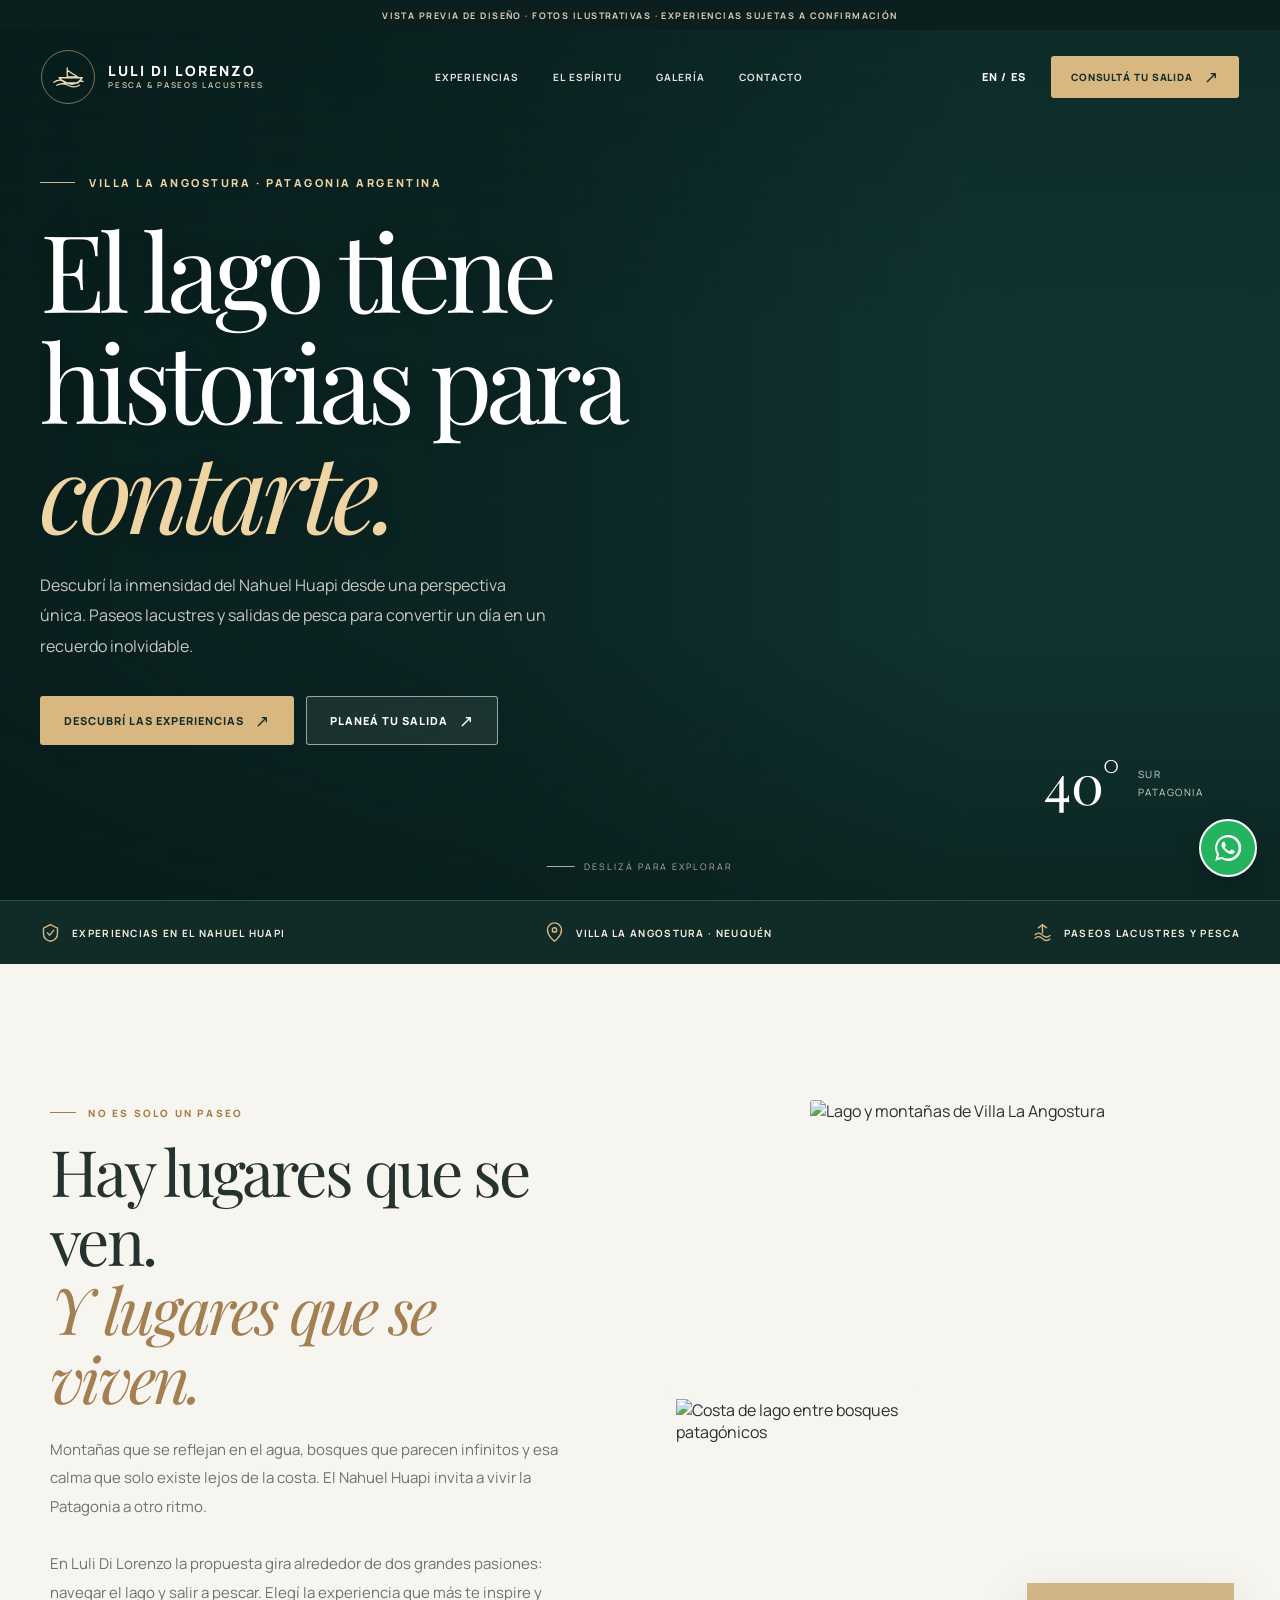
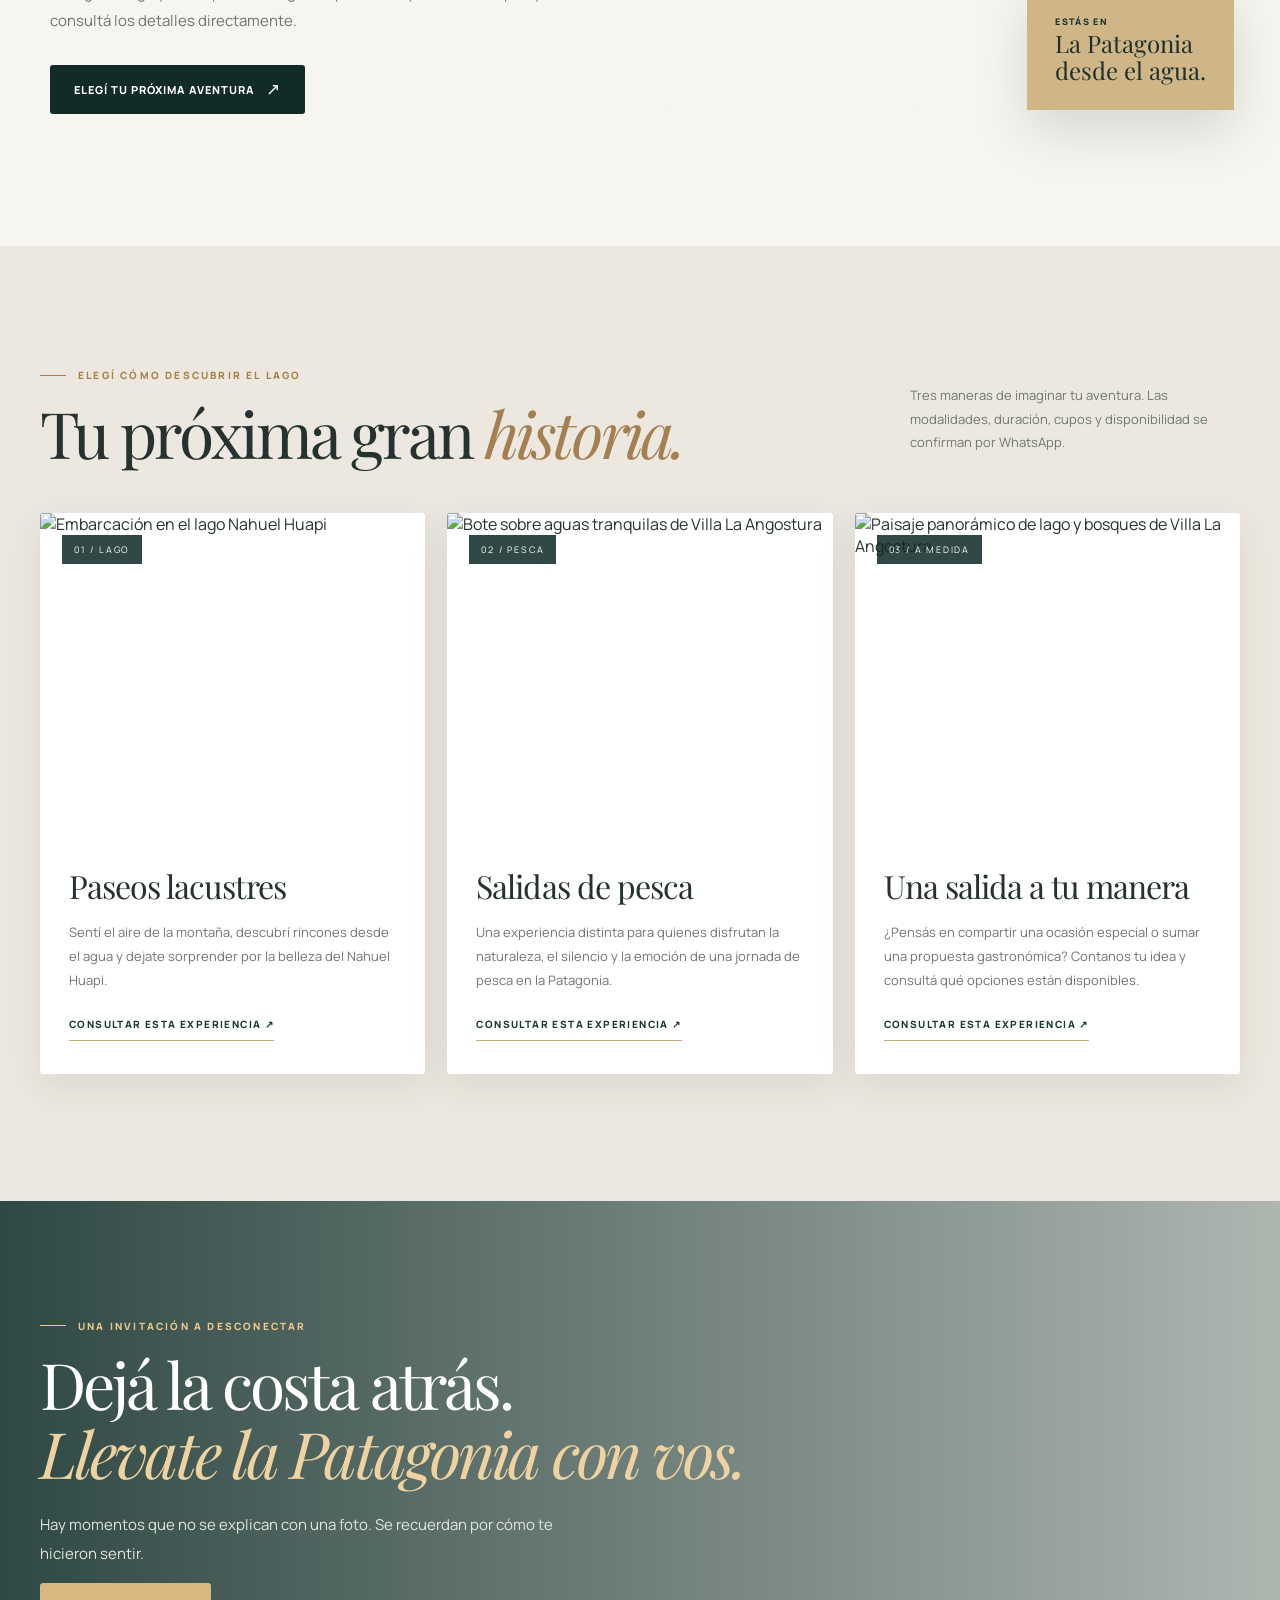
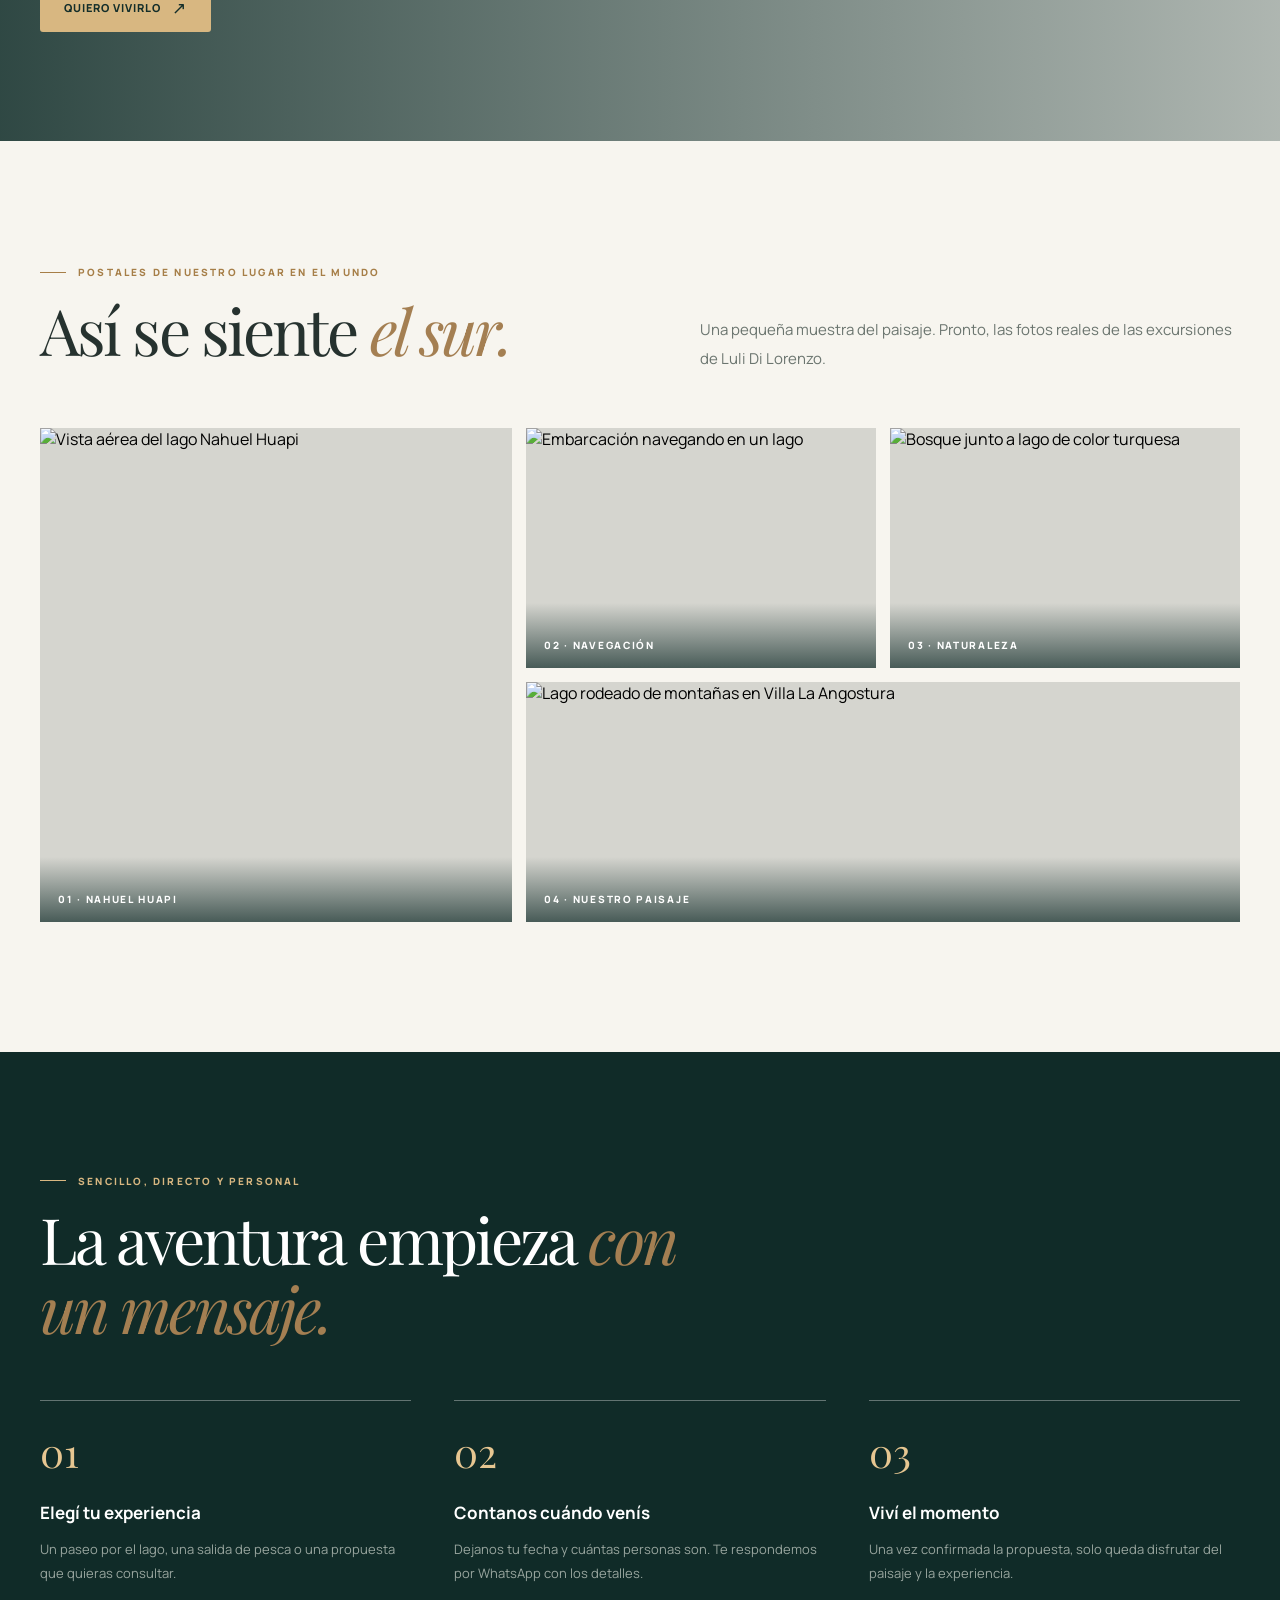
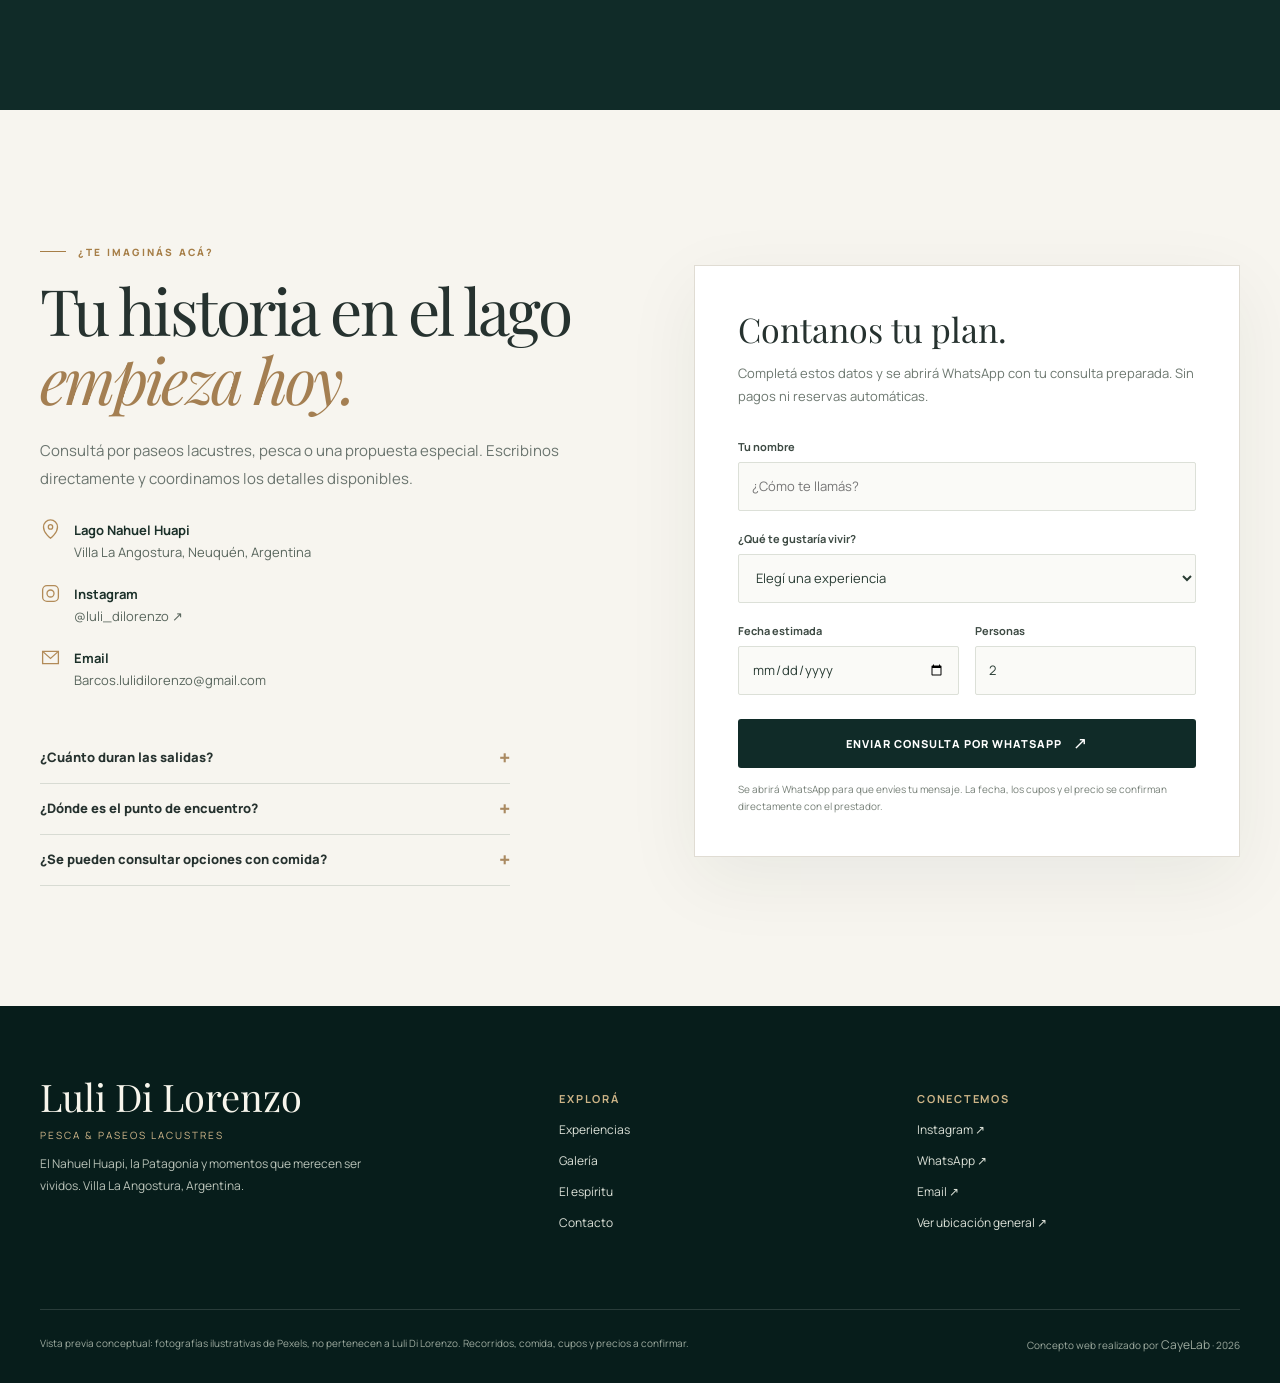
==== luli-di-lorenzo/index.html @ fbab5e67 "feat: agregar demo turística premium Luli Di Lorenzo con consultas por WhatsApp" ====
<!doctype html>
<html lang="es">
<head>
  <meta charset="utf-8">
  <meta name="viewport" content="width=device-width, initial-scale=1">
  <meta name="theme-color" content="#102b28">
  <meta name="description" content="Luli Di Lorenzo: paseos lacustres y salidas de pesca en el Lago Nahuel Huapi, Villa La Angostura. Descubrí el paisaje desde el agua y consultá tu próxima experiencia.">
  <meta property="og:type" content="website">
  <meta property="og:title" content="Luli Di Lorenzo | Viví el Nahuel Huapi">
  <meta property="og:description" content="Paseos lacustres, salidas de pesca y experiencias para descubrir Villa La Angostura desde el lago.">
  <meta property="og:image" content="https://images.pexels.com/photos/13626381/pexels-photo-13626381.jpeg?auto=compress&cs=tinysrgb&w=1200">
  <meta property="og:url" content="https://cayelab-web.pages.dev/luli-di-lorenzo/">
  <meta name="color-scheme" content="light">
  <link rel="canonical" href="https://cayelab-web.pages.dev/luli-di-lorenzo/">
  <link rel="preconnect" href="https://fonts.googleapis.com">
  <link rel="preconnect" href="https://fonts.gstatic.com" crossorigin>
  <link rel="preconnect" href="https://images.pexels.com">
  <link href="https://fonts.googleapis.com/css2?family=DM+Sans:wght@400;500;600;700&family=Manrope:wght@400;500;600;700;800&family=Playfair+Display:ital,wght@0,400;0,500;0,600;1,400;1,500&display=swap" rel="stylesheet">
  <link rel="icon" href="data:image/svg+xml,%3Csvg xmlns='http://www.w3.org/2000/svg' viewBox='0 0 64 64'%3E%3Crect width='64' height='64' rx='18' fill='%23102b28'/%3E%3Cpath d='M11 40q10-7 21 0t21 0M19 31l7 6h16l5-6zM32 18v13m0-11 12 9H32' fill='none' stroke='%23f0d7a5' stroke-width='3' stroke-linecap='round' stroke-linejoin='round'/%3E%3C/svg%3E">
  <title>Luli Di Lorenzo | Paseos lacustres & pesca · Villa La Angostura</title>
  <style>
    :root {--deep:#102b28;--deep2:#173f3b;--cream:#f7f5ef;--sand:#e8e1d5;--gold:#d8b781;--ink:#26322f;--muted:#68736e;--white:#fff;--heading:'Playfair Display',Georgia,serif;--ui:'Manrope',Arial,sans-serif;}
    *{box-sizing:border-box}html{scroll-behavior:smooth;scroll-padding-top:90px}body{margin:0;background:var(--cream);color:var(--ink);font-family:var(--ui);-webkit-font-smoothing:antialiased}body.lock{overflow:hidden}
    a{color:inherit;text-decoration:none}button,input,select{font:inherit}button{cursor:pointer}img{max-width:100%;display:block}::selection{background:#d5b585;color:#102b28}
    .skip{position:absolute;left:-9999px;top:0;background:white;color:#111;padding:12px;z-index:200}.skip:focus{left:8px}
    .container{width:min(1280px,calc(100% - 80px));margin:auto}.eyebrow{display:inline-flex;align-items:center;gap:12px;color:#a67e47;font-weight:800;font-size:10px;text-transform:uppercase;letter-spacing:.22em}.eyebrow:before{content:"";width:26px;height:1px;background:currentColor}.display{font-family:var(--heading);font-size:clamp(42px,5vw,74px);font-weight:400;letter-spacing:-.045em;line-height:1.08;margin:16px 0 24px}.display em{font-weight:400;color:#a47f52}.lead{color:#6b756f;line-height:1.9;font-size:15px;max-width:540px}.btn{display:inline-flex;align-items:center;justify-content:center;gap:11px;border-radius:3px;padding:16px 23px;border:1px solid transparent;font-size:11px;font-weight:800;letter-spacing:.09em;text-transform:uppercase;transition:transform .2s,background .2s,border-color .2s}.btn:hover{transform:translateY(-2px)}.btn:focus-visible,a:focus-visible,button:focus-visible,input:focus-visible,select:focus-visible{outline:3px solid #d8b781;outline-offset:4px}.btn-primary{background:var(--gold);color:#142e2a}.btn-primary:hover{background:#efc98d}.btn-outline{border-color:#ffffff8f;color:white;background:#ffffff13}.btn-outline:hover{background:#ffffff25}.btn-dark{background:var(--deep);color:white}.arrow{font-size:17px;font-weight:400;line-height:0}
    .top-note{position:absolute;z-index:35;top:0;left:0;width:100%;height:30px;background:#0b201e;color:#dfcfb6;display:flex;align-items:center;justify-content:center;text-align:center;padding:3px 18px;font-size:9px;font-weight:700;letter-spacing:.16em;text-transform:uppercase}
    .nav{position:fixed;z-index:40;top:30px;left:0;right:0;height:93px;color:white;transition:background .25s,height .25s,box-shadow .25s}.nav.scrolled{background:#102b28ed;backdrop-filter:blur(20px);height:78px;box-shadow:0 10px 30px #0002}.navin{width:min(1410px,calc(100% - 82px));height:100%;margin:auto;display:flex;align-items:center;justify-content:space-between;gap:30px}.brand{display:flex;align-items:center;gap:13px;flex-shrink:0}.brand-mark{display:grid;place-items:center;border:1px solid #d8b78190;border-radius:50%;width:54px;height:54px;color:#f1dbb6}.brand-mark svg{width:36px;height:36px}.brand-text{display:grid;gap:3px;font-family:var(--ui);letter-spacing:.13em;line-height:1.1}.brand-text strong{font-size:14px;font-weight:800}.brand-text small{font-size:8px;font-weight:600;letter-spacing:.22em;color:#d6c8ae}.navlinks{display:flex;align-items:center;gap:34px}.navlinks>a{font-size:10px;letter-spacing:.1em;font-weight:700;text-transform:uppercase;opacity:.88}.navlinks>a:hover{color:#efc98d}.right-nav{display:flex;align-items:center;gap:17px}.lang{border:0;background:transparent;color:inherit;font-size:11px;font-weight:800;letter-spacing:.1em;padding:8px}.lang[aria-pressed=true]{color:#e9c48d}.nav-cta{padding:13px 19px;font-size:10px}.menu-toggle{display:none;border:1px solid #ffffff6c;background:transparent;border-radius:3px;color:white;padding:9px 11px}
    .hero{position:relative;min-height:min(900px,100svh);height:max(750px,100svh);background:#123532;display:flex;align-items:center;overflow:hidden;color:white}.hero-photo{position:absolute;inset:0;background-image:linear-gradient(90deg,rgba(7,27,26,.83) 0%,rgba(7,28,27,.62) 39%,rgba(10,35,32,.08) 75%),linear-gradient(0deg,rgba(9,30,27,.65),transparent 30%),url('https://images.pexels.com/photos/13626381/pexels-photo-13626381.jpeg?auto=compress&cs=tinysrgb&w=2000');background-size:cover;background-position:center center;transform:scale(1.025);animation:heroReveal 1.5s ease both}@keyframes heroReveal{from{opacity:.5;transform:scale(1.08)}to{opacity:1;transform:scale(1.025)}}.hero:after{content:"";position:absolute;inset:0;background:linear-gradient(180deg,#05191850,transparent 35%);pointer-events:none}.hero-content{position:relative;z-index:2;padding:130px 0 110px}.hero-kicker{font-size:11px;letter-spacing:.23em;font-weight:800;color:#ecd2a3;text-transform:uppercase;display:flex;align-items:center;gap:14px}.hero-kicker:before{content:"";width:35px;height:1px;background:var(--gold)}h1{font-family:var(--heading);font-size:clamp(65px,8.4vw,136px);letter-spacing:-.055em;line-height:1.03;font-weight:400;margin:24px 0 24px;max-width:940px;text-shadow:0 2px 24px #0003}h1 em{font-weight:400;color:#efd4a4;display:block}.hero-desc{max-width:510px;color:#f8f4e9cc;font-size:16px;line-height:1.9;font-weight:400}.hero-actions{display:flex;gap:12px;margin-top:35px;flex-wrap:wrap}.hero-index{position:absolute;right:6%;bottom:90px;z-index:3;display:flex;gap:18px;align-items:center;color:white}.hero-index .num{font:400 55px var(--heading);line-height:1}.hero-index small{font-size:10px;letter-spacing:.15em;text-transform:uppercase;line-height:1.8;color:#ffffffcc}.scroll-cue{position:absolute;bottom:27px;left:50%;z-index:3;transform:translateX(-50%);display:flex;align-items:center;gap:9px;color:#f3ecdfb0;text-transform:uppercase;font-size:9px;letter-spacing:.22em}.scroll-cue:before{content:"";height:1px;width:28px;background:#f3ecdfb0}
    .trust{background:var(--deep);color:#f8efdf;border-top:1px solid #ffffff26}.trust-in{display:flex;justify-content:space-between;align-items:center;gap:30px;padding:21px 0}.trust-item{display:flex;align-items:center;gap:11px;font-size:10px;text-transform:uppercase;letter-spacing:.13em;font-weight:700}.trust-item svg{width:21px;height:21px;color:var(--gold)}
    .intro{padding:132px 0 132px;overflow:hidden}.intro-grid{display:grid;grid-template-columns:.95fr 1.05fr;align-items:center;gap:9%}.intro-text{padding:0 0 0 2%}.intro-text .display{max-width:540px}.intro-text .lead{margin-bottom:29px}.intro-images{position:relative;height:610px}.intro-main{position:absolute;right:0;top:0;width:75%;height:530px;object-fit:cover;border-radius:3px}.intro-small{position:absolute;left:0;bottom:0;width:44%;height:320px;object-fit:cover;border:9px solid var(--cream);border-radius:4px}.intro-stamp{position:absolute;right:1%;bottom:0;background:#d0b587;color:#1c302e;padding:25px 28px;max-width:240px;box-shadow:0 20px 55px #0002}.intro-stamp span{display:block;font-family:var(--heading);font-size:24px;line-height:1.15}.intro-stamp small{font-size:9px;font-weight:800;letter-spacing:.15em;text-transform:uppercase}
    .experiences{background:#ece8df;padding:113px 0 127px}.section-head{display:flex;align-items:end;justify-content:space-between;gap:40px;margin-bottom:45px}.section-head p{color:#6d7770;max-width:330px;line-height:1.8;font-size:13px}.section-head .display{margin-bottom:0}.cards{display:grid;grid-template-columns:repeat(3,1fr);gap:22px}.exp-card{background:white;overflow:hidden;border-radius:3px;box-shadow:0 12px 38px #1d292316;display:flex;flex-direction:column}.exp-image{height:320px;position:relative;overflow:hidden}.exp-image img{height:100%;width:100%;object-fit:cover;transition:transform .55s}.exp-card:hover img{transform:scale(1.055)}.exp-num{position:absolute;left:22px;top:22px;background:#102b28db;color:white;padding:8px 12px;font-size:9px;letter-spacing:.2em}.exp-info{padding:31px 29px 33px;display:flex;flex-direction:column;flex:1}.exp-info h3{font-family:var(--heading);font-weight:400;font-size:32px;letter-spacing:-.03em;margin:0 0 13px}.exp-info p{color:#6f756f;font-size:13px;line-height:1.85;flex:1;margin:0 0 25px}.text-link{border:0;border-bottom:1px solid #c8ac78;background:none;color:#173a35;text-transform:uppercase;letter-spacing:.14em;font-weight:800;font-size:10px;align-self:flex-start;padding:0 0 9px}.text-link:hover{color:#9e7743}
    .full-bleed{min-height:540px;background:linear-gradient(90deg,#092723d6,#0927234e),url('https://images.pexels.com/photos/36912951/pexels-photo-36912951.jpeg?auto=compress&cs=tinysrgb&w=2000') center/cover;display:flex;align-items:center;color:white}.full-bleed .display{max-width:760px}.full-bleed .display em{color:#eed3a1}.full-bleed .eyebrow{color:#ecc98b}.full-bleed .lead{color:#e0e6df}
    .gallery{padding:115px 0 130px}.gallery-top{display:flex;align-items:end;justify-content:space-between;gap:20px;margin-bottom:40px}.gallery-grid{display:grid;grid-template-columns:1.35fr 1fr 1fr;grid-template-rows:240px 240px;gap:14px}.gallery-button{position:relative;overflow:hidden;border:0;padding:0;background:#d5d5cf;text-align:left;cursor:zoom-in}.gallery-button:first-child{grid-row:span 2}.gallery-button:last-child{grid-column:span 2}.gallery-button img{height:100%;width:100%;object-fit:cover;transition:transform .45s}.gallery-button:hover img{transform:scale(1.07)}.gallery-button span{position:absolute;bottom:0;left:0;right:0;padding:35px 18px 16px;font-size:10px;text-transform:uppercase;letter-spacing:.17em;font-weight:800;color:white;background:linear-gradient(transparent,#102b28b7)}
    .steps{background:#102b28;color:white;padding:112px 0}.steps .eyebrow{color:var(--gold)}.steps .display{max-width:700px}.steps-grid{display:grid;grid-template-columns:repeat(3,1fr);gap:43px;margin-top:58px}.step{border-top:1px solid #ffffff58;padding-top:24px}.step-number{font-family:var(--heading);font-size:40px;color:#e6c691}.step h3{font-size:17px;margin:23px 0 10px}.step p{color:#c8d0c8bd;font-size:13px;line-height:1.85}
    .contact{padding:125px 0 120px}.contact-grid{display:grid;grid-template-columns:1fr 1fr;gap:9%;align-items:center}.contact-panel{background:white;padding:40px 43px;border:1px solid #e0dcd3;box-shadow:0 22px 70px #122b2510}.contact-panel h3{font:400 34px var(--heading);margin:0 0 10px}.contact-panel>p{font-size:13px;color:#6c776f;line-height:1.8;margin:0 0 30px}form label{display:block;color:#3d4a43;font-weight:700;font-size:11px;margin-bottom:8px}form input,form select{width:100%;height:49px;padding:11px 13px;border:1px solid #dce0d8;border-radius:2px;background:#fafaf7;color:#293c34;outline:0;font-size:13px}form input:focus,form select:focus{border-color:#b59869;background:white}.form-row{display:grid;grid-template-columns:1fr 1fr;gap:16px}.field{margin-bottom:20px}.contact-panel .btn{width:100%;margin-top:4px}.fineprint{font-size:10px;color:#778078;line-height:1.75;margin-top:13px}.contact-list{list-style:none;padding:0;margin:25px 0 0;display:grid;gap:20px}.contact-list li{display:flex;align-items:start;gap:13px;font-size:13px;line-height:1.7;color:#59665d}.contact-list svg{width:21px;height:21px;flex-shrink:0;color:#b28b58}.contact-list strong{display:block;color:#1b3029}.faq{margin-top:42px;max-width:470px}.faq details{border-bottom:1px solid #d8dbd3;padding:15px 0}.faq summary{cursor:pointer;font-size:13px;font-weight:800;list-style:none;display:flex;justify-content:space-between;gap:12px}.faq summary:after{content:'+';font-size:20px;line-height:1;color:#aa8a61}.faq details[open] summary:after{content:'−'}.faq details p{color:#6d776f;font-size:12px;line-height:1.8;margin:12px 0 2px}
    .footer{background:#071d1b;color:#f7f5ec;padding:70px 0 28px}.footer-grid{display:grid;grid-template-columns:1.5fr 1fr 1fr;gap:35px;margin-bottom:64px}.footer-brand{font-family:var(--heading);font-size:38px;line-height:1.1}.footer-brand span{display:block;font-family:var(--ui);letter-spacing:.2em;font-size:10px;color:#d3b88b;margin-top:12px}.footer p{color:#b9c2b8;font-size:12px;line-height:1.8;max-width:350px}.footer h4{font-size:11px;letter-spacing:.16em;text-transform:uppercase;color:#cdb487}.footer a{display:block;font-size:12px;margin:14px 0;color:#dce1d8}.footer a:hover{color:#e9c18c}.footer-bottom{border-top:1px solid #ffffff23;padding-top:25px;display:flex;justify-content:space-between;gap:20px;font-size:10px;color:#9daa9f;line-height:1.7}.footer-bottom a{display:inline;margin:0;color:inherit}
    .float-wa{position:fixed;right:23px;bottom:23px;z-index:38;width:58px;height:58px;border-radius:50%;border:2px solid white;background:#24b45f;display:grid;place-items:center;color:white;box-shadow:0 8px 28px #0003;transition:transform .2s}.float-wa:hover{transform:scale(1.08)}.float-wa svg{width:28px;height:28px}.mobile-bar{display:none}
    .lightbox{position:fixed;inset:0;background:#071815f5;z-index:100;display:none;align-items:center;justify-content:center;padding:65px 30px;color:white}.lightbox.active{display:flex}.lightbox img{max-width:min(1100px,95vw);max-height:76vh;object-fit:contain;box-shadow:0 15px 60px #0007}.lightbox button{position:absolute;right:24px;top:20px;background:transparent;color:white;border:1px solid #ffffff7a;border-radius:50%;width:47px;height:47px;font-size:26px}.lightbox-label{position:absolute;bottom:28px;font-size:10px;text-transform:uppercase;letter-spacing:.15em;color:#eedaba}
    .reveal{opacity:0;transform:translateY(22px);transition:opacity .7s ease,transform .7s ease}.reveal.shown{opacity:1;transform:translateY(0)}
    @media(max-width:1100px){.navlinks{gap:18px}.navlinks>a{font-size:9px}.navin{width:calc(100% - 48px)}.hero-index{right:4%}.cards{gap:14px}.exp-info{padding:25px 22px}.intro-grid{gap:5%}}
    @media(max-width:900px){.navlinks{position:fixed;top:108px;left:0;right:0;padding:25px 24px 35px;background:#102b28;display:none;flex-direction:column;align-items:stretch;gap:23px;box-shadow:0 14px 30px #0003}.nav.scrolled .navlinks{top:108px}.navlinks.open{display:flex}.navlinks>a{font-size:13px}.right-nav .nav-cta{display:none}.menu-toggle{display:block}.hero{height:780px;min-height:690px}.hero-content{padding-top:125px}.intro-grid,.contact-grid{grid-template-columns:1fr;gap:55px}.intro-images{max-width:700px;width:100%;margin:auto}.cards{grid-template-columns:1fr 1fr}.cards .exp-card:last-child{grid-column:span 2;display:grid;grid-template-columns:1fr 1fr}.cards .exp-card:last-child .exp-image{height:100%;min-height:310px}.gallery-grid{grid-template-rows:220px 220px}.footer-grid{grid-template-columns:1.5fr 1fr}.footer-grid>div:last-child{grid-column:span 2}}
    @media(max-width:640px){html{scroll-padding-top:80px}.container{width:calc(100% - 40px)}.top-note{font-size:8px;letter-spacing:.08em}.nav{height:74px}.nav.scrolled{height:70px}.navin{width:calc(100% - 34px);gap:6px}.brand-mark{height:43px;width:43px}.brand-mark svg{width:29px}.brand-text strong{font-size:11px}.brand-text small{font-size:7px}.right-nav{gap:5px}.lang{font-size:9px;padding:4px}.menu-toggle{padding:7px}.navlinks,.nav.scrolled .navlinks{top:100px}.hero{height:760px;min-height:680px;max-height:none;align-items:center}.hero-photo{background-image:linear-gradient(90deg,rgba(7,27,26,.78),rgba(7,28,27,.38)),linear-gradient(0deg,rgba(9,30,27,.65),transparent 35%),url('https://images.pexels.com/photos/13626381/pexels-photo-13626381.jpeg?auto=compress&cs=tinysrgb&w=1200');background-position:56% center}.hero-content{padding:80px 0 65px}.hero-kicker{font-size:9px}.hero-kicker:before{width:22px}h1{font-size:clamp(54px,13.2vw,82px);line-height:1.05;margin:23px 0 20px}.hero-desc{font-size:13px;line-height:1.9;max-width:370px}.hero-actions{margin-top:26px;gap:10px}.btn{font-size:10px;padding:15px 15px}.hero-index{display:none}.scroll-cue{bottom:18px}.trust-in{display:grid;grid-template-columns:1fr 1fr;gap:16px;padding:22px 0}.trust-item{font-size:9px;letter-spacing:.08em}.trust-item:last-child{grid-column:span 2}.intro,.gallery,.contact{padding:80px 0}.experiences,.steps{padding:78px 0}.display{font-size:clamp(41px,10.2vw,58px)}.intro-text{padding:0}.intro-images{height:420px}.intro-main{width:78%;height:360px}.intro-small{height:235px;width:49%;border-width:6px}.intro-stamp{padding:14px 17px;max-width:190px}.intro-stamp span{font-size:21px}.section-head,.gallery-top{align-items:start;flex-direction:column;gap:10px}.section-head p{margin:0}.cards{grid-template-columns:1fr;gap:21px}.cards .exp-card:last-child{grid-column:auto;display:flex}.cards .exp-card:last-child .exp-image{height:270px;min-height:0}.exp-image{height:285px}.full-bleed{min-height:500px}.gallery-grid{grid-template-columns:1fr 1fr;grid-template-rows:250px 170px 170px;gap:9px}.gallery-button:first-child{grid-column:span 2;grid-row:auto}.gallery-button:last-child{grid-column:span 2}.gallery-button span{font-size:8px}.steps-grid{grid-template-columns:1fr;gap:29px;margin-top:40px}.step h3{margin-top:12px}.contact-panel{padding:27px 20px}.contact-panel h3{font-size:30px}.contact-grid{gap:30px}.contact-info{order:-1}.form-row{grid-template-columns:1fr;gap:0}.footer{padding:65px 0 100px}.footer-grid{grid-template-columns:1fr 1fr;gap:22px}.footer-grid>div:first-child{grid-column:span 2}.footer-grid>div:last-child{grid-column:span 2}.footer-bottom{flex-direction:column;gap:6px}.float-wa{display:none}.mobile-bar{position:fixed;z-index:39;left:0;right:0;bottom:0;display:flex;background:#102b28;border-top:1px solid #d7b8875c;padding:11px 20px max(11px,env(safe-area-inset-bottom));align-items:center;justify-content:space-between;gap:10px;color:white}.mobile-bar span{font-size:10px;line-height:1.45}.mobile-bar .btn{flex-shrink:0;padding:14px 18px}}
    @media(prefers-reduced-motion:reduce){*,*::before,*::after{scroll-behavior:auto!important;transition:none!important;animation:none!important}.reveal{opacity:1;transform:none}}
  </style>
</head>
<body>
  <a class="skip" href="#main">Ir al contenido</a>
  <div class="top-note" data-i18n="preview">VISTA PREVIA DE DISEÑO · FOTOS ILUSTRATIVAS · EXPERIENCIAS SUJETAS A CONFIRMACIÓN</div>
  <header class="nav" id="nav">
    <div class="navin">
      <a class="brand" href="#inicio" aria-label="Luli Di Lorenzo, inicio">
        <span class="brand-mark" aria-hidden="true"><svg viewBox="0 0 48 48" fill="none"><path d="M5 31c6-4 10-4 16 0 6 4 10 4 16 0 3-2 5-2 7-1M9 35c6-3 10-3 15 0 5 3 10 3 15 0M12 25l8 7h17l6-7H12ZM23 12v13m0-10 14 9H23" stroke="currentColor" stroke-width="1.8" stroke-linecap="round" stroke-linejoin="round"/></svg></span>
        <span class="brand-text"><strong>LULI DI LORENZO</strong><small data-i18n="brandSub">PESCA & PASEOS LACUSTRES</small></span>
      </a>
      <nav class="navlinks" id="navlinks" aria-label="Navegación principal">
        <a href="#experiencias" data-i18n="navExperiences">Experiencias</a>
        <a href="#nosotros" data-i18n="navAbout">El espíritu</a>
        <a href="#galeria" data-i18n="navGallery">Galería</a>
        <a href="#contacto" data-i18n="navContact">Contacto</a>
      </nav>
      <div class="right-nav">
        <button class="lang" id="lang" type="button" aria-label="Cambiar idioma a inglés" aria-pressed="false">EN / ES</button>
        <a class="btn btn-primary nav-cta" id="navWhatsapp" href="https://wa.me/5492944634550?text=Hola%2C%20quisiera%20consultar%20por%20un%20paseo%20lacustre." target="_blank" rel="noopener noreferrer"><span data-i18n="navBook">Consultá tu salida</span> <span class="arrow" aria-hidden="true">↗</span></a>
        <button class="menu-toggle" id="menuToggle" type="button" aria-label="Abrir menú" aria-expanded="false" aria-controls="navlinks">☰</button>
      </div>
    </div>
  </header>
  <main id="main">
    <section class="hero" id="inicio">
      <div class="hero-photo" role="img" aria-label="Vista ilustrativa del Lago Nahuel Huapi en Villa La Angostura"></div>
      <div class="container hero-content">
        <div class="hero-kicker" data-i18n="heroKicker">Villa La Angostura · Patagonia Argentina</div>
        <h1 data-i18n-html="heroTitle">El lago tiene<br>historias para <em>contarte.</em></h1>
        <p class="hero-desc" data-i18n="heroDesc">Descubrí la inmensidad del Nahuel Huapi desde una perspectiva única. Paseos lacustres y salidas de pesca para convertir un día en un recuerdo inolvidable.</p>
        <div class="hero-actions">
          <a href="#experiencias" class="btn btn-primary"><span data-i18n="heroExplore">Descubrí las experiencias</span> <span class="arrow" aria-hidden="true">↗</span></a>
          <a href="#contacto" class="btn btn-outline"><span data-i18n="heroTalk">Planeá tu salida</span> <span class="arrow" aria-hidden="true">↗</span></a>
        </div>
      </div>
      <div class="hero-index" aria-hidden="true"><span class="num">40°</span><small>SUR<br>PATAGONIA</small></div>
      <a href="#nosotros" class="scroll-cue" data-i18n="scroll">Deslizá para explorar</a>
    </section>
    <div class="trust">
      <div class="container trust-in">
        <div class="trust-item"><svg viewBox="0 0 24 24" fill="none" stroke="currentColor" stroke-width="1.6"><path d="m12 3 8 4v6c0 5-4 8-8 9-4-1-8-4-8-9V7l8-4Z"/><path d="m8 12 3 3 5-6"/></svg><span data-i18n="trust1">Experiencias en el Nahuel Huapi</span></div>
        <div class="trust-item"><svg viewBox="0 0 24 24" fill="none" stroke="currentColor" stroke-width="1.6"><path d="M12 22s8-6 8-13a8 8 0 1 0-16 0c0 7 8 13 8 13Z"/><circle cx="12" cy="9" r="2.5"/></svg><span data-i18n="trust2">Villa La Angostura · Neuquén</span></div>
        <div class="trust-item"><svg viewBox="0 0 24 24" fill="none" stroke="currentColor" stroke-width="1.6"><path d="M3 15c3-3 6-3 9 0s6 3 9 0M3 19c3-3 6-3 9 0s6 3 9 0M7 7l5-4 5 4M12 3v10"/></svg><span data-i18n="trust3">Paseos lacustres y pesca</span></div>
      </div>
    </div>
    <section class="intro" id="nosotros">
      <div class="container intro-grid">
        <div class="intro-text reveal">
          <span class="eyebrow" data-i18n="aboutKicker">No es solo un paseo</span>
          <h2 class="display" data-i18n-html="aboutTitle">Hay lugares que se ven.<br><em>Y lugares que se viven.</em></h2>
          <p class="lead" data-i18n="aboutP1">Montañas que se reflejan en el agua, bosques que parecen infinitos y esa calma que solo existe lejos de la costa. El Nahuel Huapi invita a vivir la Patagonia a otro ritmo.</p>
          <p class="lead" data-i18n="aboutP2">En Luli Di Lorenzo la propuesta gira alrededor de dos grandes pasiones: navegar el lago y salir a pescar. Elegí la experiencia que más te inspire y consultá los detalles directamente.</p>
          <a href="#experiencias" class="btn btn-dark"><span data-i18n="aboutButton">Elegí tu próxima aventura</span> <span class="arrow">↗</span></a>
        </div>
        <div class="intro-images reveal">
          <img class="intro-main" src="https://images.pexels.com/photos/33124211/pexels-photo-33124211.jpeg?auto=compress&cs=tinysrgb&w=1000" alt="Lago y montañas de Villa La Angostura" loading="lazy">
          <img class="intro-small" src="https://images.pexels.com/photos/16693904/pexels-photo-16693904.jpeg?auto=compress&cs=tinysrgb&w=660" alt="Costa de lago entre bosques patagónicos" loading="lazy">
          <div class="intro-stamp"><small>ESTÁS EN</small><span>La Patagonia<br>desde el agua.</span></div>
        </div>
      </div>
    </section>
    <section class="experiences" id="experiencias">
      <div class="container">
        <div class="section-head reveal">
          <div><span class="eyebrow" data-i18n="expKicker">Elegí cómo descubrir el lago</span><h2 class="display" data-i18n-html="expTitle">Tu próxima gran <em>historia.</em></h2></div>
          <p data-i18n="expP">Tres maneras de imaginar tu aventura. Las modalidades, duración, cupos y disponibilidad se confirman por WhatsApp.</p>
        </div>
        <div class="cards">
          <article class="exp-card reveal">
            <div class="exp-image"><img src="https://images.pexels.com/photos/36912951/pexels-photo-36912951.jpeg?auto=compress&cs=tinysrgb&w=1000" alt="Embarcación en el lago Nahuel Huapi" loading="lazy"><span class="exp-num">01 / LAGO</span></div>
            <div class="exp-info"><h3 data-i18n="card1Title">Paseos lacustres</h3><p data-i18n="card1Desc">Sentí el aire de la montaña, descubrí rincones desde el agua y dejate sorprender por la belleza del Nahuel Huapi.</p><a class="text-link wa-exp" data-exp="Paseos lacustres" href="#" data-i18n="cardButton">Consultar esta experiencia ↗</a></div>
          </article>
          <article class="exp-card reveal">
            <div class="exp-image"><img src="https://images.pexels.com/photos/36912949/pexels-photo-36912949.jpeg?auto=compress&cs=tinysrgb&w=1000" alt="Bote sobre aguas tranquilas de Villa La Angostura" loading="lazy"><span class="exp-num">02 / PESCA</span></div>
            <div class="exp-info"><h3 data-i18n="card2Title">Salidas de pesca</h3><p data-i18n="card2Desc">Una experiencia distinta para quienes disfrutan la naturaleza, el silencio y la emoción de una jornada de pesca en la Patagonia.</p><a class="text-link wa-exp" data-exp="Salidas de pesca" href="#" data-i18n="cardButton">Consultar esta experiencia ↗</a></div>
          </article>
          <article class="exp-card reveal">
            <div class="exp-image"><img src="https://images.pexels.com/photos/13353974/pexels-photo-13353974.jpeg?auto=compress&cs=tinysrgb&w=1000" alt="Paisaje panorámico de lago y bosques de Villa La Angostura" loading="lazy"><span class="exp-num">03 / A MEDIDA</span></div>
            <div class="exp-info"><h3 data-i18n="card3Title">Una salida a tu manera</h3><p data-i18n="card3Desc">¿Pensás en compartir una ocasión especial o sumar una propuesta gastronómica? Contanos tu idea y consultá qué opciones están disponibles.</p><a class="text-link wa-exp" data-exp="Salida personalizada / opción gastronómica" href="#" data-i18n="cardButton">Consultar esta experiencia ↗</a></div>
          </article>
        </div>
      </div>
    </section>
    <section class="full-bleed">
      <div class="container reveal">
        <span class="eyebrow" data-i18n="quoteKicker">Una invitación a desconectar</span>
        <h2 class="display" data-i18n-html="quoteTitle">Dejá la costa atrás.<br><em>Llevate la Patagonia con vos.</em></h2>
        <p class="lead" data-i18n="quoteDesc">Hay momentos que no se explican con una foto. Se recuerdan por cómo te hicieron sentir.</p>
        <a href="#contacto" class="btn btn-primary"><span data-i18n="quoteButton">Quiero vivirlo</span><span class="arrow">↗</span></a>
      </div>
    </section>
    <section class="gallery" id="galeria">
      <div class="container">
        <div class="gallery-top reveal"><div><span class="eyebrow" data-i18n="galleryKicker">Postales de nuestro lugar en el mundo</span><h2 class="display" data-i18n-html="galleryTitle">Así se siente <em>el sur.</em></h2></div><p class="lead" data-i18n="galleryDesc">Una pequeña muestra del paisaje. Pronto, las fotos reales de las excursiones de Luli Di Lorenzo.</p></div>
        <div class="gallery-grid">
          <button class="gallery-button" type="button" aria-label="Ampliar imagen del lago" data-photo="https://images.pexels.com/photos/13626381/pexels-photo-13626381.jpeg?auto=compress&cs=tinysrgb&w=1800" data-caption="Nahuel Huapi · Villa La Angostura"><img src="https://images.pexels.com/photos/13626381/pexels-photo-13626381.jpeg?auto=compress&cs=tinysrgb&w=900" alt="Vista aérea del lago Nahuel Huapi" loading="lazy"><span>01 · Nahuel Huapi</span></button>
          <button class="gallery-button" type="button" aria-label="Ampliar imagen de paseo lacustre" data-photo="https://images.pexels.com/photos/36912949/pexels-photo-36912949.jpeg?auto=compress&cs=tinysrgb&w=1800" data-caption="Navegación · Patagonia"><img src="https://images.pexels.com/photos/36912949/pexels-photo-36912949.jpeg?auto=compress&cs=tinysrgb&w=700" alt="Embarcación navegando en un lago" loading="lazy"><span>02 · Navegación</span></button>
          <button class="gallery-button" type="button" aria-label="Ampliar imagen de bosque" data-photo="https://images.pexels.com/photos/16693904/pexels-photo-16693904.jpeg?auto=compress&cs=tinysrgb&w=1800" data-caption="Naturaleza · Patagonia"><img src="https://images.pexels.com/photos/16693904/pexels-photo-16693904.jpeg?auto=compress&cs=tinysrgb&w=700" alt="Bosque junto a lago de color turquesa" loading="lazy"><span>03 · Naturaleza</span></button>
          <button class="gallery-button" type="button" aria-label="Ampliar paisaje de Villa La Angostura" data-photo="https://images.pexels.com/photos/33124211/pexels-photo-33124211.jpeg?auto=compress&cs=tinysrgb&w=1800" data-caption="Paisaje · Villa La Angostura"><img src="https://images.pexels.com/photos/33124211/pexels-photo-33124211.jpeg?auto=compress&cs=tinysrgb&w=900" alt="Lago rodeado de montañas en Villa La Angostura" loading="lazy"><span>04 · Nuestro paisaje</span></button>
        </div>
      </div>
    </section>
    <section class="steps">
      <div class="container">
        <span class="eyebrow" data-i18n="stepsKicker">Sencillo, directo y personal</span>
        <h2 class="display" data-i18n-html="stepsTitle">La aventura empieza <em>con un mensaje.</em></h2>
        <div class="steps-grid">
          <div class="step reveal"><span class="step-number">01</span><h3 data-i18n="step1Title">Elegí tu experiencia</h3><p data-i18n="step1Desc">Un paseo por el lago, una salida de pesca o una propuesta que quieras consultar.</p></div>
          <div class="step reveal"><span class="step-number">02</span><h3 data-i18n="step2Title">Contanos cuándo venís</h3><p data-i18n="step2Desc">Dejanos tu fecha y cuántas personas son. Te respondemos por WhatsApp con los detalles.</p></div>
          <div class="step reveal"><span class="step-number">03</span><h3 data-i18n="step3Title">Viví el momento</h3><p data-i18n="step3Desc">Una vez confirmada la propuesta, solo queda disfrutar del paisaje y la experiencia.</p></div>
        </div>
      </div>
    </section>
    <section class="contact" id="contacto">
      <div class="container contact-grid">
        <div class="contact-info reveal">
          <span class="eyebrow" data-i18n="contactKicker">¿Te imaginás acá?</span>
          <h2 class="display" data-i18n-html="contactTitle">Tu historia en el lago <em>empieza hoy.</em></h2>
          <p class="lead" data-i18n="contactDesc">Consultá por paseos lacustres, pesca o una propuesta especial. Escribinos directamente y coordinamos los detalles disponibles.</p>
          <ul class="contact-list">
            <li><svg viewBox="0 0 24 24" fill="none" stroke="currentColor" stroke-width="1.5"><path d="M12 22s8-6 8-13a8 8 0 0 0-16 0c0 7 8 13 8 13Z"/><circle cx="12" cy="9" r="2.5"/></svg><span><strong>Lago Nahuel Huapi</strong>Villa La Angostura, Neuquén, Argentina</span></li>
            <li><svg viewBox="0 0 24 24" fill="none" stroke="currentColor" stroke-width="1.5"><rect x="3" y="3" width="18" height="18" rx="5"/><circle cx="12" cy="12" r="4"/><path d="M17.5 6.5h.01"/></svg><span><strong>Instagram</strong><a href="https://www.instagram.com/luli_dilorenzo/" target="_blank" rel="noopener noreferrer">@luli_dilorenzo ↗</a></span></li>
            <li><svg viewBox="0 0 24 24" fill="none" stroke="currentColor" stroke-width="1.5"><path d="M3 5h18v14H3z"/><path d="m3 5 9 8 9-8"/></svg><span><strong>Email</strong><a href="mailto:Barcos.lulidilorenzo@gmail.com">Barcos.lulidilorenzo@gmail.com</a></span></li>
          </ul>
          <div class="faq">
            <details><summary data-i18n="faq1q">¿Cuánto duran las salidas?</summary><p data-i18n="faq1a">La duración y los recorridos se confirman directamente según la experiencia disponible.</p></details>
            <details><summary data-i18n="faq2q">¿Dónde es el punto de encuentro?</summary><p data-i18n="faq2a">El lugar exacto de embarque se coordina al confirmar la salida.</p></details>
            <details><summary data-i18n="faq3q">¿Se pueden consultar opciones con comida?</summary><p data-i18n="faq3a">Sí, podés preguntar qué opciones gastronómicas o salidas personalizadas ofrecen en la fecha que te interese. Su disponibilidad aún está por confirmar.</p></details>
          </div>
        </div>
        <div class="contact-panel reveal">
          <h3 data-i18n="formTitle">Contanos tu plan.</h3>
          <p data-i18n="formDesc">Completá estos datos y se abrirá WhatsApp con tu consulta preparada. Sin pagos ni reservas automáticas.</p>
          <form id="quoteForm">
            <div class="field"><label for="name" data-i18n="formName">Tu nombre</label><input id="name" name="name" type="text" autocomplete="name" placeholder="¿Cómo te llamás?" required maxlength="80"></div>
            <div class="field"><label for="exp" data-i18n="formExp">¿Qué te gustaría vivir?</label><select id="exp" name="experience" required><option value="" data-i18n="formChoose">Elegí una experiencia</option><option value="Paseos lacustres" data-i18n="card1Title">Paseos lacustres</option><option value="Salidas de pesca" data-i18n="card2Title">Salidas de pesca</option><option value="Experiencia personalizada / gastronomía" data-i18n="formCustom">Salida personalizada / gastronomía</option></select></div>
            <div class="form-row">
              <div class="field"><label for="date" data-i18n="formDate">Fecha estimada</label><input id="date" name="date" type="date" required></div>
              <div class="field"><label for="people" data-i18n="formPeople">Personas</label><input id="people" name="people" type="number" min="1" max="60" value="2" required></div>
            </div>
            <button class="btn btn-dark" type="submit"><span data-i18n="formSend">Enviar consulta por WhatsApp</span><span class="arrow">↗</span></button>
            <div class="fineprint" data-i18n="formFoot">Se abrirá WhatsApp para que envíes tu mensaje. La fecha, los cupos y el precio se confirman directamente con el prestador.</div>
          </form>
        </div>
      </div>
    </section>
  </main>
  <footer class="footer">
    <div class="container">
      <div class="footer-grid">
        <div><div class="footer-brand">Luli Di Lorenzo<span>PESCA & PASEOS LACUSTRES</span></div><p data-i18n="footerDesc">El Nahuel Huapi, la Patagonia y momentos que merecen ser vividos. Villa La Angostura, Argentina.</p></div>
        <div><h4 data-i18n="footerExplore">Explorá</h4><a href="#experiencias" data-i18n="navExperiences">Experiencias</a><a href="#galeria" data-i18n="navGallery">Galería</a><a href="#nosotros" data-i18n="navAbout">El espíritu</a><a href="#contacto" data-i18n="navContact">Contacto</a></div>
        <div><h4 data-i18n="footerConnect">Conectemos</h4><a href="https://www.instagram.com/luli_dilorenzo/" target="_blank" rel="noopener noreferrer">Instagram ↗</a><a href="https://wa.me/5492944634550?text=Hola%2C%20quiero%20informaci%C3%B3n%20sobre%20las%20experiencias." target="_blank" rel="noopener noreferrer">WhatsApp ↗</a><a href="mailto:Barcos.lulidilorenzo@gmail.com">Email ↗</a><a href="https://www.google.com/maps/search/?api=1&query=Lago+Nahuel+Huapi+Villa+La+Angostura" target="_blank" rel="noopener noreferrer" data-i18n="footerMap">Ver ubicación general ↗</a></div>
      </div>
      <div class="footer-bottom"><span data-i18n="footerNote">Vista previa conceptual: fotografías ilustrativas de Pexels, no pertenecen a Luli Di Lorenzo. Recorridos, comida, cupos y precios a confirmar.</span><span><span data-i18n="footerMade">Concepto web realizado por</span> <a href="https://cayelab-web.pages.dev/" target="_blank" rel="noopener noreferrer">CayeLab</a> · 2026</span></div>
    </div>
  </footer>
  <a class="float-wa" href="https://wa.me/5492944634550?text=Hola%2C%20quiero%20consultar%20por%20una%20experiencia%20lacustre." target="_blank" rel="noopener noreferrer" aria-label="Consultar por WhatsApp"><svg viewBox="0 0 24 24" fill="currentColor"><path d="M12 .9A11.03 11.03 0 0 0 2.5 17.5L1 23l5.65-1.47A11.09 11.09 0 1 0 12 .9zm0 20.15c-1.72 0-3.4-.46-4.87-1.34l-.35-.21-3.34.87.89-3.25-.23-.37a9.17 9.17 0 1 1 7.9 4.3zm5.04-6.84c-.28-.14-1.63-.8-1.88-.9-.25-.09-.44-.14-.62.14-.19.28-.72.9-.88 1.08-.16.18-.32.21-.6.07a7.51 7.51 0 0 1-2.21-1.36 8.29 8.29 0 0 1-1.53-1.92c-.16-.28-.02-.43.12-.57.13-.12.28-.32.42-.48.14-.17.19-.28.28-.46.09-.18.05-.35-.02-.49-.07-.14-.63-1.53-.86-2.09-.23-.55-.46-.48-.63-.49H8.1c-.19 0-.49.07-.74.35s-.97.95-.97 2.31.99 2.68 1.13 2.86c.14.19 1.95 2.98 4.73 4.18.66.29 1.18.46 1.59.59.67.21 1.28.18 1.77.11.54-.08 1.64-.67 1.87-1.32.23-.64.23-1.2.16-1.32-.07-.11-.25-.18-.53-.32z"/></svg></a>
  <div class="mobile-bar"><span data-i18n="mobileText">¿Listo para descubrir<br>el Nahuel Huapi?</span><a class="btn btn-primary" href="https://wa.me/5492944634550?text=Hola%2C%20quisiera%20consultar%20por%20una%20salida." target="_blank" rel="noopener noreferrer"><span data-i18n="mobileButton">Consultar salida</span> ↗</a></div>
  <div class="lightbox" id="lightbox" role="dialog" aria-modal="true" aria-label="Fotografía ampliada" aria-hidden="true"><button id="lightboxClose" type="button" aria-label="Cerrar imagen">×</button><img id="lightboxImg" src="" alt="Fotografía ampliada de Villa La Angostura"><span class="lightbox-label" id="lightboxLabel"></span></div>
  <script>
    (function(){
      'use strict';
      var phone='5492944634550';
      var tr={
        en:{
          preview:'DESIGN PREVIEW · SAMPLE PHOTOS · EXPERIENCES SUBJECT TO CONFIRMATION',brandSub:'FISHING & LAKE EXCURSIONS',navExperiences:'Experiences',navAbout:'Our story',navGallery:'Gallery',navContact:'Contact',navBook:'Plan your outing',heroKicker:'Villa La Angostura · Argentine Patagonia',heroTitle:'The lake has<br>stories to <em>tell you.</em>',heroDesc:'Discover the magnificence of Lake Nahuel Huapi from a different perspective. Scenic boat trips and fishing outings that turn a day into an unforgettable memory.',heroExplore:'Explore experiences',heroTalk:'Plan your outing',scroll:'Scroll to explore',trust1:'Experiences on Lake Nahuel Huapi',trust2:'Villa La Angostura · Neuquén',trust3:'Boat trips & fishing',aboutKicker:'More than a boat ride',aboutTitle:'Some places you see.<br><em>Others you truly feel.</em>',aboutP1:'Mountains mirrored in the water, endless-looking forests and a peace you can only find far from shore. Lake Nahuel Huapi invites you to discover Patagonia at a different pace.',aboutP2:'Luli Di Lorenzo revolves around two great passions: exploring the lake by boat and fishing. Choose your experience and enquire directly about all the details.',aboutButton:'Choose your next adventure',expKicker:'Find your way to discover the lake',expTitle:'Your next great <em>story.</em>',expP:'Three ways to imagine your adventure. Activities, duration, group sizes and availability are confirmed via WhatsApp.',card1Title:'Scenic boat trips',card1Desc:'Feel the mountain breeze, discover beautiful places from the water and let Nahuel Huapi amaze you.',card2Title:'Fishing outings',card2Desc:'A different experience for those who love nature, peaceful moments and the thrill of fishing in Patagonia.',card3Title:'Made for your moment',card3Desc:'Planning a special occasion or curious about a food experience? Tell us your idea and ask what options are available.',cardButton:'Enquire about this experience ↗',quoteKicker:'An invitation to disconnect',quoteTitle:'Leave the shore behind.<br><em>Take Patagonia with you.</em>',quoteDesc:'Some moments cannot be captured in a picture. You remember them for how they made you feel.',quoteButton:'I want to experience it',galleryKicker:'Postcards from our corner of the world',galleryTitle:'This is what <em>Patagonia feels like.</em>',galleryDesc:'A glimpse of the landscape. Real photos from Luli Di Lorenzo excursions will be added soon.',stepsKicker:'Simple, direct and personal',stepsTitle:'Every adventure begins <em>with a message.</em>',step1Title:'Choose your experience',step1Desc:'A boat trip, a fishing outing or a custom proposal you would like to enquire about.',step2Title:'Tell us your dates',step2Desc:'Share your preferred date and party size. We will contact you via WhatsApp with details.',step3Title:'Enjoy the moment',step3Desc:'Once your outing is confirmed, all that is left is to enjoy the landscape and the experience.',contactKicker:'Can you picture yourself here?',contactTitle:'Your lake story <em>starts today.</em>',contactDesc:'Ask about scenic boat trips, fishing or a special outing. Contact us directly to coordinate the available options.',faq1q:'How long are the outings?',faq1a:'Duration and itineraries are confirmed directly for each available experience.',faq2q:'Where is the meeting point?',faq2a:'The exact departure point is confirmed once the excursion is arranged.',faq3q:'Can we ask about food options?',faq3a:'Yes. You can ask about any culinary or custom outings that may be available on your preferred date. Availability is not yet confirmed.',formTitle:'Tell us your plan.',formDesc:'Fill out the details and WhatsApp will open with your message ready to send. No payments or automatic booking.',formName:'Your name',formExp:'What would you like to experience?',formChoose:'Choose an experience',formCustom:'Custom outing / food options',formDate:'Preferred date',formPeople:'People',formSend:'Send enquiry via WhatsApp',formFoot:'WhatsApp will open for you to send the message. Dates, availability and prices are confirmed directly with the operator.',footerDesc:'Lake Nahuel Huapi, Patagonia and moments worth living. Villa La Angostura, Argentina.',footerExplore:'Explore',footerConnect:'Connect with us',footerMap:'See general location ↗',footerNote:'Concept preview: sample Pexels photography, not photos belonging to Luli Di Lorenzo. Itineraries, food, capacity and prices to be confirmed.',footerMade:'Web concept by',mobileText:'Ready to explore<br>Lake Nahuel Huapi?',mobileButton:'Ask about a trip'
        }
      };
      var nav=document.getElementById('nav'), navlinks=document.getElementById('navlinks'), toggle=document.getElementById('menuToggle');
      function checkNav(){nav.classList.toggle('scrolled',window.scrollY>45)}
      checkNav();window.addEventListener('scroll',checkNav,{passive:true});
      toggle.addEventListener('click',function(){var open=navlinks.classList.toggle('open');toggle.setAttribute('aria-expanded',open?'true':'false');toggle.textContent=open?'×':'☰'});
      navlinks.querySelectorAll('a').forEach(function(a){a.addEventListener('click',function(){navlinks.classList.remove('open');toggle.textContent='☰';toggle.setAttribute('aria-expanded','false')})});
      var language='es';
      document.getElementById('lang').addEventListener('click',function(){
        language=language==='es'?'en':'es';document.documentElement.lang=language;
        var dict=tr[language]||{};
        document.querySelectorAll('[data-i18n]').forEach(function(el){var key=el.getAttribute('data-i18n');if(dict[key])el.textContent=dict[key]});
        document.querySelectorAll('[data-i18n-html]').forEach(function(el){var key=el.getAttribute('data-i18n-html');if(dict[key])el.innerHTML=dict[key];else if(language==='es'){el.innerHTML=el.getAttribute('data-original')||el.innerHTML}});
        this.setAttribute('aria-pressed',language==='en'?'true':'false');this.setAttribute('aria-label',language==='es'?'Switch to English':'Cambiar a español');
        if(language==='es')window.location.reload();
      });
      document.querySelectorAll('[data-i18n-html]').forEach(function(el){el.setAttribute('data-original',el.innerHTML)});
      function whats(message){return 'https://wa.me/'+phone+'?text='+encodeURIComponent(message)}
      document.querySelectorAll('.wa-exp').forEach(function(a){var exp=a.getAttribute('data-exp');a.href=whats('Hola, me interesa conocer la disponibilidad y el precio de '+exp+' con Luli Di Lorenzo. ¿Me cuentan los detalles?');a.target='_blank';a.rel='noopener noreferrer'});
      var date=document.getElementById('date');
      var d=new Date(), yyyy=d.getFullYear(), mm=String(d.getMonth()+1).padStart(2,'0'), dd=String(d.getDate()).padStart(2,'0');date.min=yyyy+'-'+mm+'-'+dd;
      document.getElementById('quoteForm').addEventListener('submit',function(e){
        e.preventDefault();if(!this.reportValidity())return;
        var name=document.getElementById('name').value.trim(),exp=document.getElementById('exp').value,dt=date.value,people=document.getElementById('people').value;
        if(!name||!exp||!dt||!people)return;
        var msg=language==='en'?'Hello Luli Di Lorenzo! My name is '+name+'. I would like to enquire about: '+exp+'. Preferred date: '+dt+'. People: '+people+'. Could you send me availability, price, itinerary and meeting point? Thank you!':'¡Hola Luli Di Lorenzo! Soy '+name+'. Quisiera consultar por: '+exp+'. Fecha estimada: '+dt+'. Personas: '+people+'. ¿Me cuentan disponibilidad, precio, recorrido y punto de salida? ¡Gracias!';
        window.open(whats(msg),'_blank','noopener,noreferrer');
      });
      var lightbox=document.getElementById('lightbox'),lightImg=document.getElementById('lightboxImg'),lightLabel=document.getElementById('lightboxLabel'),close=document.getElementById('lightboxClose'),previousFocus=null;
      function hideLightbox(){lightbox.classList.remove('active');lightbox.setAttribute('aria-hidden','true');document.body.classList.remove('lock');lightImg.removeAttribute('src');if(previousFocus)previousFocus.focus()}
      document.querySelectorAll('.gallery-button').forEach(function(btn){btn.addEventListener('click',function(){previousFocus=btn;lightImg.src=btn.getAttribute('data-photo');lightLabel.textContent=btn.getAttribute('data-caption');lightbox.classList.add('active');lightbox.setAttribute('aria-hidden','false');document.body.classList.add('lock');close.focus()})});
      close.addEventListener('click',hideLightbox);lightbox.addEventListener('click',function(e){if(e.target===lightbox)hideLightbox()});document.addEventListener('keydown',function(e){if(e.key==='Escape'&&lightbox.classList.contains('active'))hideLightbox()});
      if('IntersectionObserver' in window){var obs=new IntersectionObserver(function(entries){entries.forEach(function(en){if(en.isIntersecting){en.target.classList.add('shown');obs.unobserve(en.target)}})},{threshold:.09});document.querySelectorAll('.reveal').forEach(function(el){obs.observe(el)})}else{document.querySelectorAll('.reveal').forEach(function(el){el.classList.add('shown')})}
    })();
  </script>
</body>
</html>
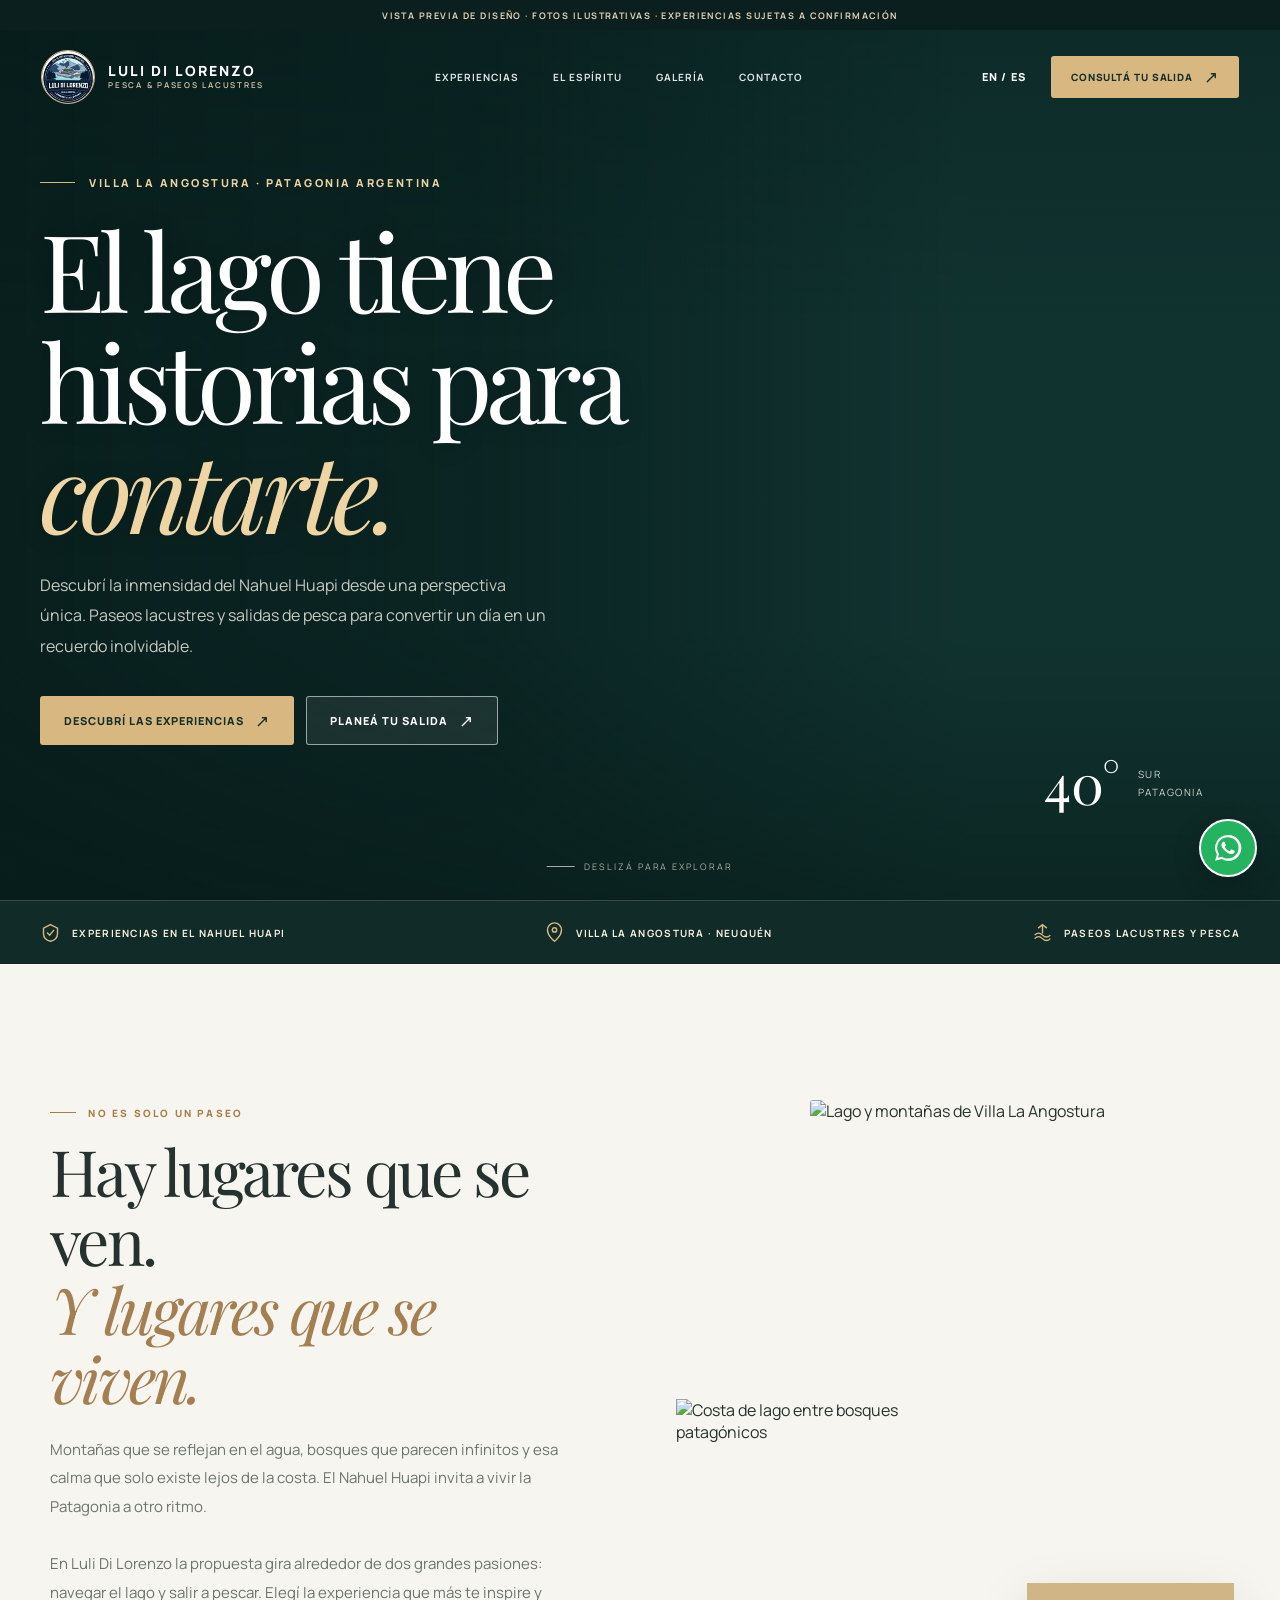
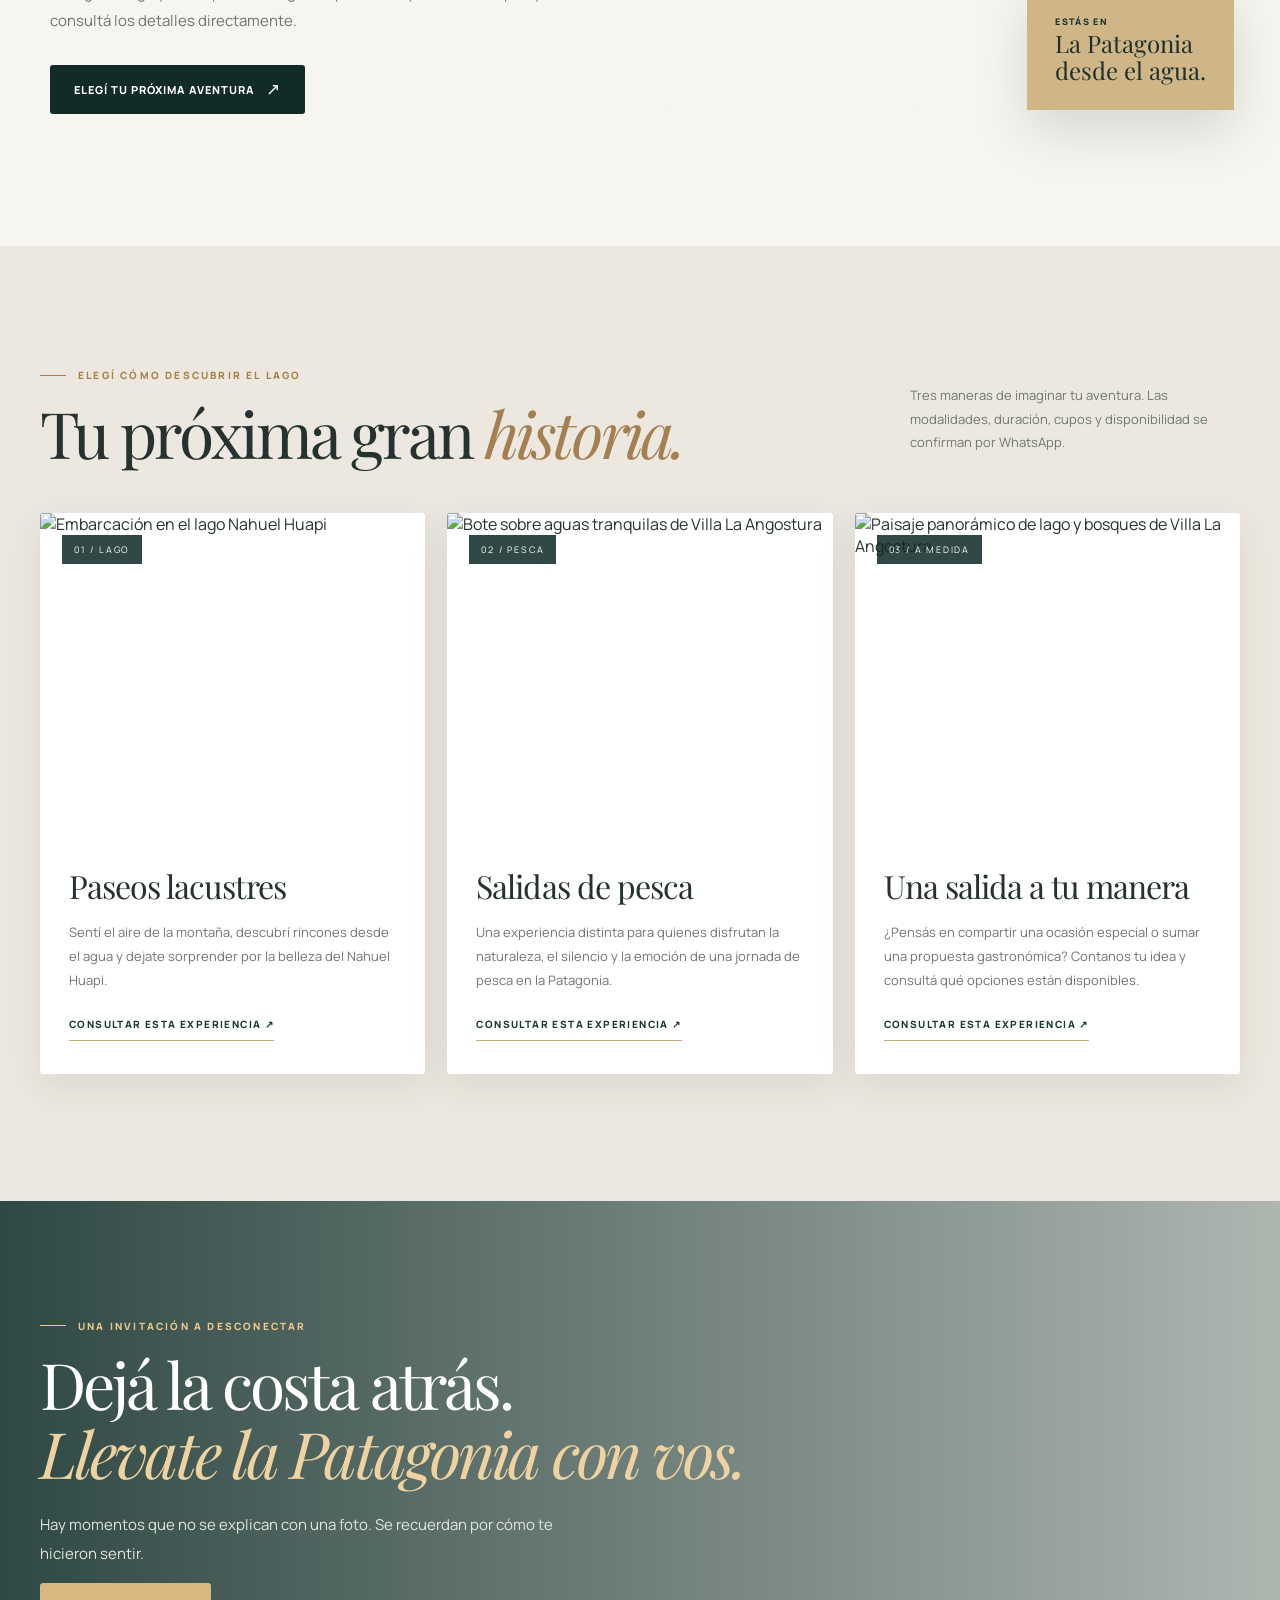
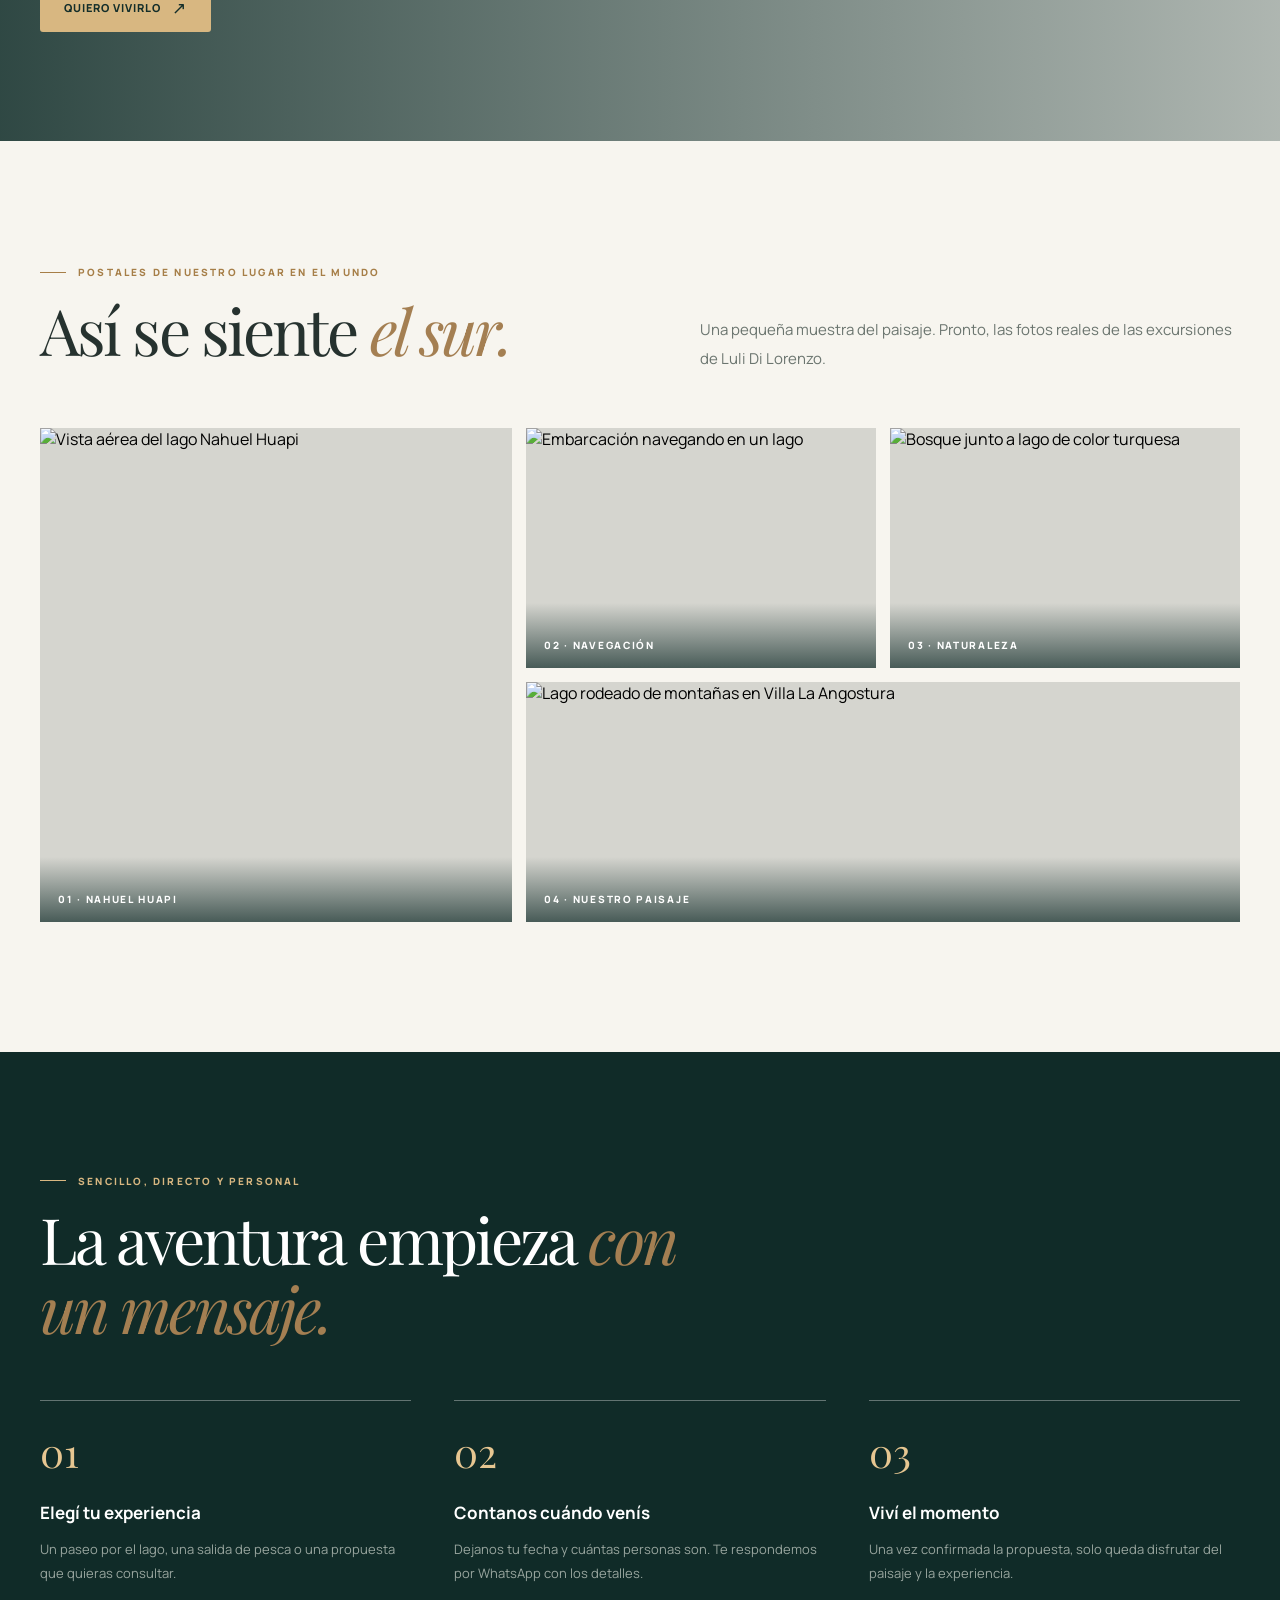
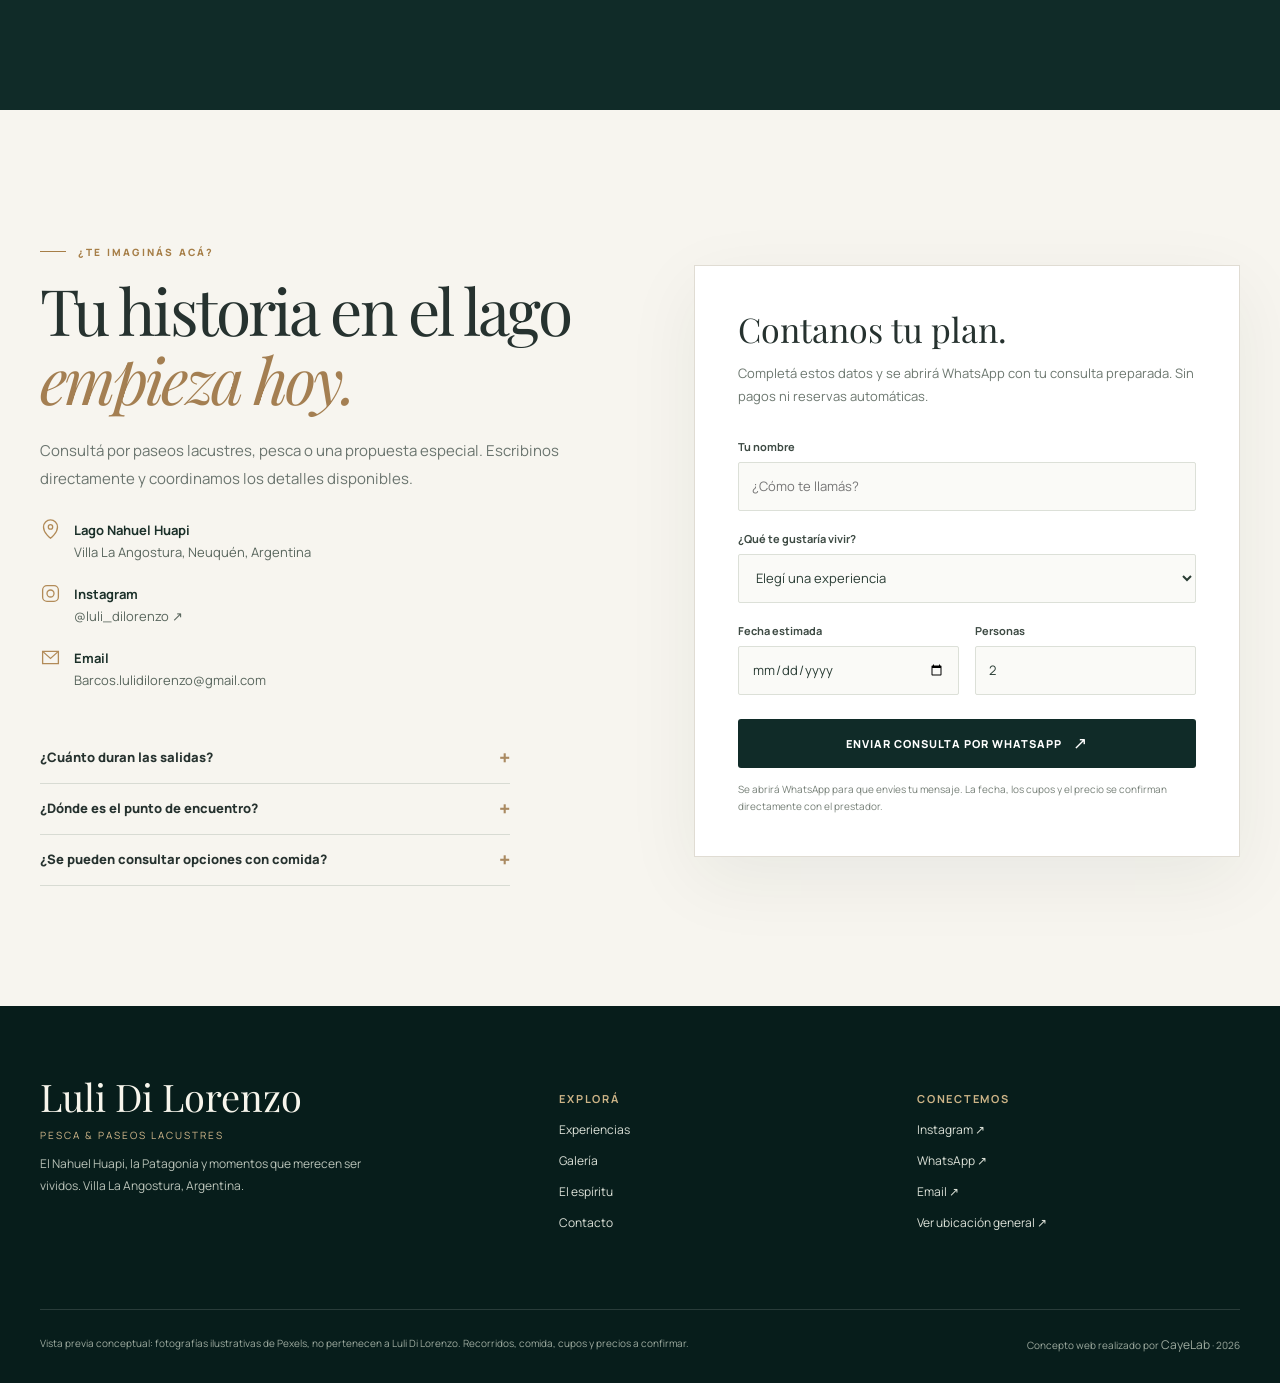
==== commit e9dbc7a1: "style: incorporar emblema original de Luli Di Lorenzo en la cabecera" ====
--- a/luli-di-lorenzo/index.html
+++ b/luli-di-lorenzo/index.html
@@ -25,7 +25,7 @@
     .skip{position:absolute;left:-9999px;top:0;background:white;color:#111;padding:12px;z-index:200}.skip:focus{left:8px}
     .container{width:min(1280px,calc(100% - 80px));margin:auto}.eyebrow{display:inline-flex;align-items:center;gap:12px;color:#a67e47;font-weight:800;font-size:10px;text-transform:uppercase;letter-spacing:.22em}.eyebrow:before{content:"";width:26px;height:1px;background:currentColor}.display{font-family:var(--heading);font-size:clamp(42px,5vw,74px);font-weight:400;letter-spacing:-.045em;line-height:1.08;margin:16px 0 24px}.display em{font-weight:400;color:#a47f52}.lead{color:#6b756f;line-height:1.9;font-size:15px;max-width:540px}.btn{display:inline-flex;align-items:center;justify-content:center;gap:11px;border-radius:3px;padding:16px 23px;border:1px solid transparent;font-size:11px;font-weight:800;letter-spacing:.09em;text-transform:uppercase;transition:transform .2s,background .2s,border-color .2s}.btn:hover{transform:translateY(-2px)}.btn:focus-visible,a:focus-visible,button:focus-visible,input:focus-visible,select:focus-visible{outline:3px solid #d8b781;outline-offset:4px}.btn-primary{background:var(--gold);color:#142e2a}.btn-primary:hover{background:#efc98d}.btn-outline{border-color:#ffffff8f;color:white;background:#ffffff13}.btn-outline:hover{background:#ffffff25}.btn-dark{background:var(--deep);color:white}.arrow{font-size:17px;font-weight:400;line-height:0}
     .top-note{position:absolute;z-index:35;top:0;left:0;width:100%;height:30px;background:#0b201e;color:#dfcfb6;display:flex;align-items:center;justify-content:center;text-align:center;padding:3px 18px;font-size:9px;font-weight:700;letter-spacing:.16em;text-transform:uppercase}
-    .nav{position:fixed;z-index:40;top:30px;left:0;right:0;height:93px;color:white;transition:background .25s,height .25s,box-shadow .25s}.nav.scrolled{background:#102b28ed;backdrop-filter:blur(20px);height:78px;box-shadow:0 10px 30px #0002}.navin{width:min(1410px,calc(100% - 82px));height:100%;margin:auto;display:flex;align-items:center;justify-content:space-between;gap:30px}.brand{display:flex;align-items:center;gap:13px;flex-shrink:0}.brand-mark{display:grid;place-items:center;border:1px solid #d8b78190;border-radius:50%;width:54px;height:54px;color:#f1dbb6}.brand-mark svg{width:36px;height:36px}.brand-text{display:grid;gap:3px;font-family:var(--ui);letter-spacing:.13em;line-height:1.1}.brand-text strong{font-size:14px;font-weight:800}.brand-text small{font-size:8px;font-weight:600;letter-spacing:.22em;color:#d6c8ae}.navlinks{display:flex;align-items:center;gap:34px}.navlinks>a{font-size:10px;letter-spacing:.1em;font-weight:700;text-transform:uppercase;opacity:.88}.navlinks>a:hover{color:#efc98d}.right-nav{display:flex;align-items:center;gap:17px}.lang{border:0;background:transparent;color:inherit;font-size:11px;font-weight:800;letter-spacing:.1em;padding:8px}.lang[aria-pressed=true]{color:#e9c48d}.nav-cta{padding:13px 19px;font-size:10px}.menu-toggle{display:none;border:1px solid #ffffff6c;background:transparent;border-radius:3px;color:white;padding:9px 11px}
+    .nav{position:fixed;z-index:40;top:30px;left:0;right:0;height:93px;color:white;transition:background .25s,height .25s,box-shadow .25s}.nav.scrolled{background:#102b28ed;backdrop-filter:blur(20px);height:78px;box-shadow:0 10px 30px #0002}.navin{width:min(1410px,calc(100% - 82px));height:100%;margin:auto;display:flex;align-items:center;justify-content:space-between;gap:30px}.brand{display:flex;align-items:center;gap:13px;flex-shrink:0}.brand-mark{display:grid;place-items:center;border:1px solid #d8b78190;border-radius:50%;width:54px;height:54px;color:#f1dbb6}.brand-mark{background:#fff;overflow:hidden;border-color:#d8b781}.brand-mark img{width:100%;height:100%;object-fit:cover}.brand-mark svg{width:36px;height:36px}.brand-text{display:grid;gap:3px;font-family:var(--ui);letter-spacing:.13em;line-height:1.1}.brand-text strong{font-size:14px;font-weight:800}.brand-text small{font-size:8px;font-weight:600;letter-spacing:.22em;color:#d6c8ae}.navlinks{display:flex;align-items:center;gap:34px}.navlinks>a{font-size:10px;letter-spacing:.1em;font-weight:700;text-transform:uppercase;opacity:.88}.navlinks>a:hover{color:#efc98d}.right-nav{display:flex;align-items:center;gap:17px}.lang{border:0;background:transparent;color:inherit;font-size:11px;font-weight:800;letter-spacing:.1em;padding:8px}.lang[aria-pressed=true]{color:#e9c48d}.nav-cta{padding:13px 19px;font-size:10px}.menu-toggle{display:none;border:1px solid #ffffff6c;background:transparent;border-radius:3px;color:white;padding:9px 11px}
     .hero{position:relative;min-height:min(900px,100svh);height:max(750px,100svh);background:#123532;display:flex;align-items:center;overflow:hidden;color:white}.hero-photo{position:absolute;inset:0;background-image:linear-gradient(90deg,rgba(7,27,26,.83) 0%,rgba(7,28,27,.62) 39%,rgba(10,35,32,.08) 75%),linear-gradient(0deg,rgba(9,30,27,.65),transparent 30%),url('https://images.pexels.com/photos/13626381/pexels-photo-13626381.jpeg?auto=compress&cs=tinysrgb&w=2000');background-size:cover;background-position:center center;transform:scale(1.025);animation:heroReveal 1.5s ease both}@keyframes heroReveal{from{opacity:.5;transform:scale(1.08)}to{opacity:1;transform:scale(1.025)}}.hero:after{content:"";position:absolute;inset:0;background:linear-gradient(180deg,#05191850,transparent 35%);pointer-events:none}.hero-content{position:relative;z-index:2;padding:130px 0 110px}.hero-kicker{font-size:11px;letter-spacing:.23em;font-weight:800;color:#ecd2a3;text-transform:uppercase;display:flex;align-items:center;gap:14px}.hero-kicker:before{content:"";width:35px;height:1px;background:var(--gold)}h1{font-family:var(--heading);font-size:clamp(65px,8.4vw,136px);letter-spacing:-.055em;line-height:1.03;font-weight:400;margin:24px 0 24px;max-width:940px;text-shadow:0 2px 24px #0003}h1 em{font-weight:400;color:#efd4a4;display:block}.hero-desc{max-width:510px;color:#f8f4e9cc;font-size:16px;line-height:1.9;font-weight:400}.hero-actions{display:flex;gap:12px;margin-top:35px;flex-wrap:wrap}.hero-index{position:absolute;right:6%;bottom:90px;z-index:3;display:flex;gap:18px;align-items:center;color:white}.hero-index .num{font:400 55px var(--heading);line-height:1}.hero-index small{font-size:10px;letter-spacing:.15em;text-transform:uppercase;line-height:1.8;color:#ffffffcc}.scroll-cue{position:absolute;bottom:27px;left:50%;z-index:3;transform:translateX(-50%);display:flex;align-items:center;gap:9px;color:#f3ecdfb0;text-transform:uppercase;font-size:9px;letter-spacing:.22em}.scroll-cue:before{content:"";height:1px;width:28px;background:#f3ecdfb0}
     .trust{background:var(--deep);color:#f8efdf;border-top:1px solid #ffffff26}.trust-in{display:flex;justify-content:space-between;align-items:center;gap:30px;padding:21px 0}.trust-item{display:flex;align-items:center;gap:11px;font-size:10px;text-transform:uppercase;letter-spacing:.13em;font-weight:700}.trust-item svg{width:21px;height:21px;color:var(--gold)}
     .intro{padding:132px 0 132px;overflow:hidden}.intro-grid{display:grid;grid-template-columns:.95fr 1.05fr;align-items:center;gap:9%}.intro-text{padding:0 0 0 2%}.intro-text .display{max-width:540px}.intro-text .lead{margin-bottom:29px}.intro-images{position:relative;height:610px}.intro-main{position:absolute;right:0;top:0;width:75%;height:530px;object-fit:cover;border-radius:3px}.intro-small{position:absolute;left:0;bottom:0;width:44%;height:320px;object-fit:cover;border:9px solid var(--cream);border-radius:4px}.intro-stamp{position:absolute;right:1%;bottom:0;background:#d0b587;color:#1c302e;padding:25px 28px;max-width:240px;box-shadow:0 20px 55px #0002}.intro-stamp span{display:block;font-family:var(--heading);font-size:24px;line-height:1.15}.intro-stamp small{font-size:9px;font-weight:800;letter-spacing:.15em;text-transform:uppercase}
@@ -50,7 +50,7 @@
   <header class="nav" id="nav">
     <div class="navin">
       <a class="brand" href="#inicio" aria-label="Luli Di Lorenzo, inicio">
-        <span class="brand-mark" aria-hidden="true"><svg viewBox="0 0 48 48" fill="none"><path d="M5 31c6-4 10-4 16 0 6 4 10 4 16 0 3-2 5-2 7-1M9 35c6-3 10-3 15 0 5 3 10 3 15 0M12 25l8 7h17l6-7H12ZM23 12v13m0-10 14 9H23" stroke="currentColor" stroke-width="1.8" stroke-linecap="round" stroke-linejoin="round"/></svg></span>
+        <span class="brand-mark" aria-hidden="true"><img src="[data-uri]" alt=""></span>
         <span class="brand-text"><strong>LULI DI LORENZO</strong><small data-i18n="brandSub">PESCA & PASEOS LACUSTRES</small></span>
       </a>
       <nav class="navlinks" id="navlinks" aria-label="Navegación principal">
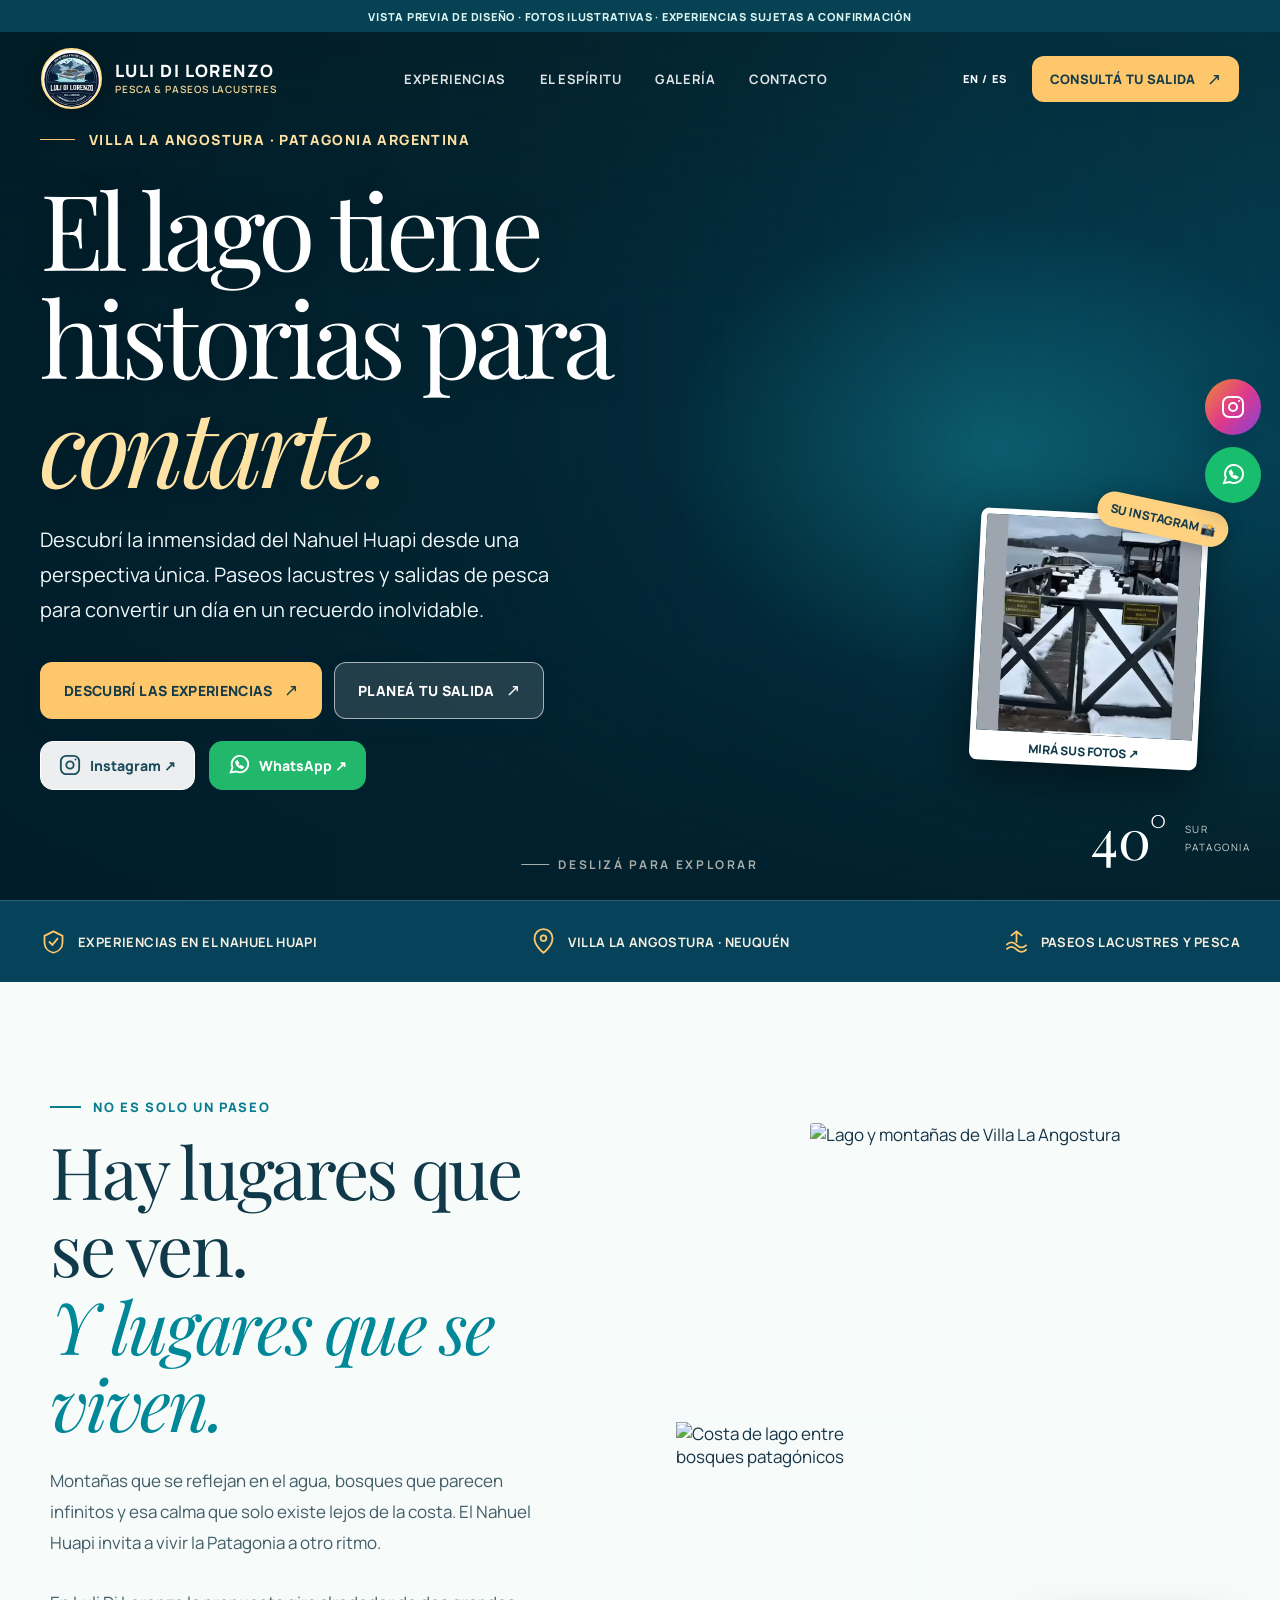
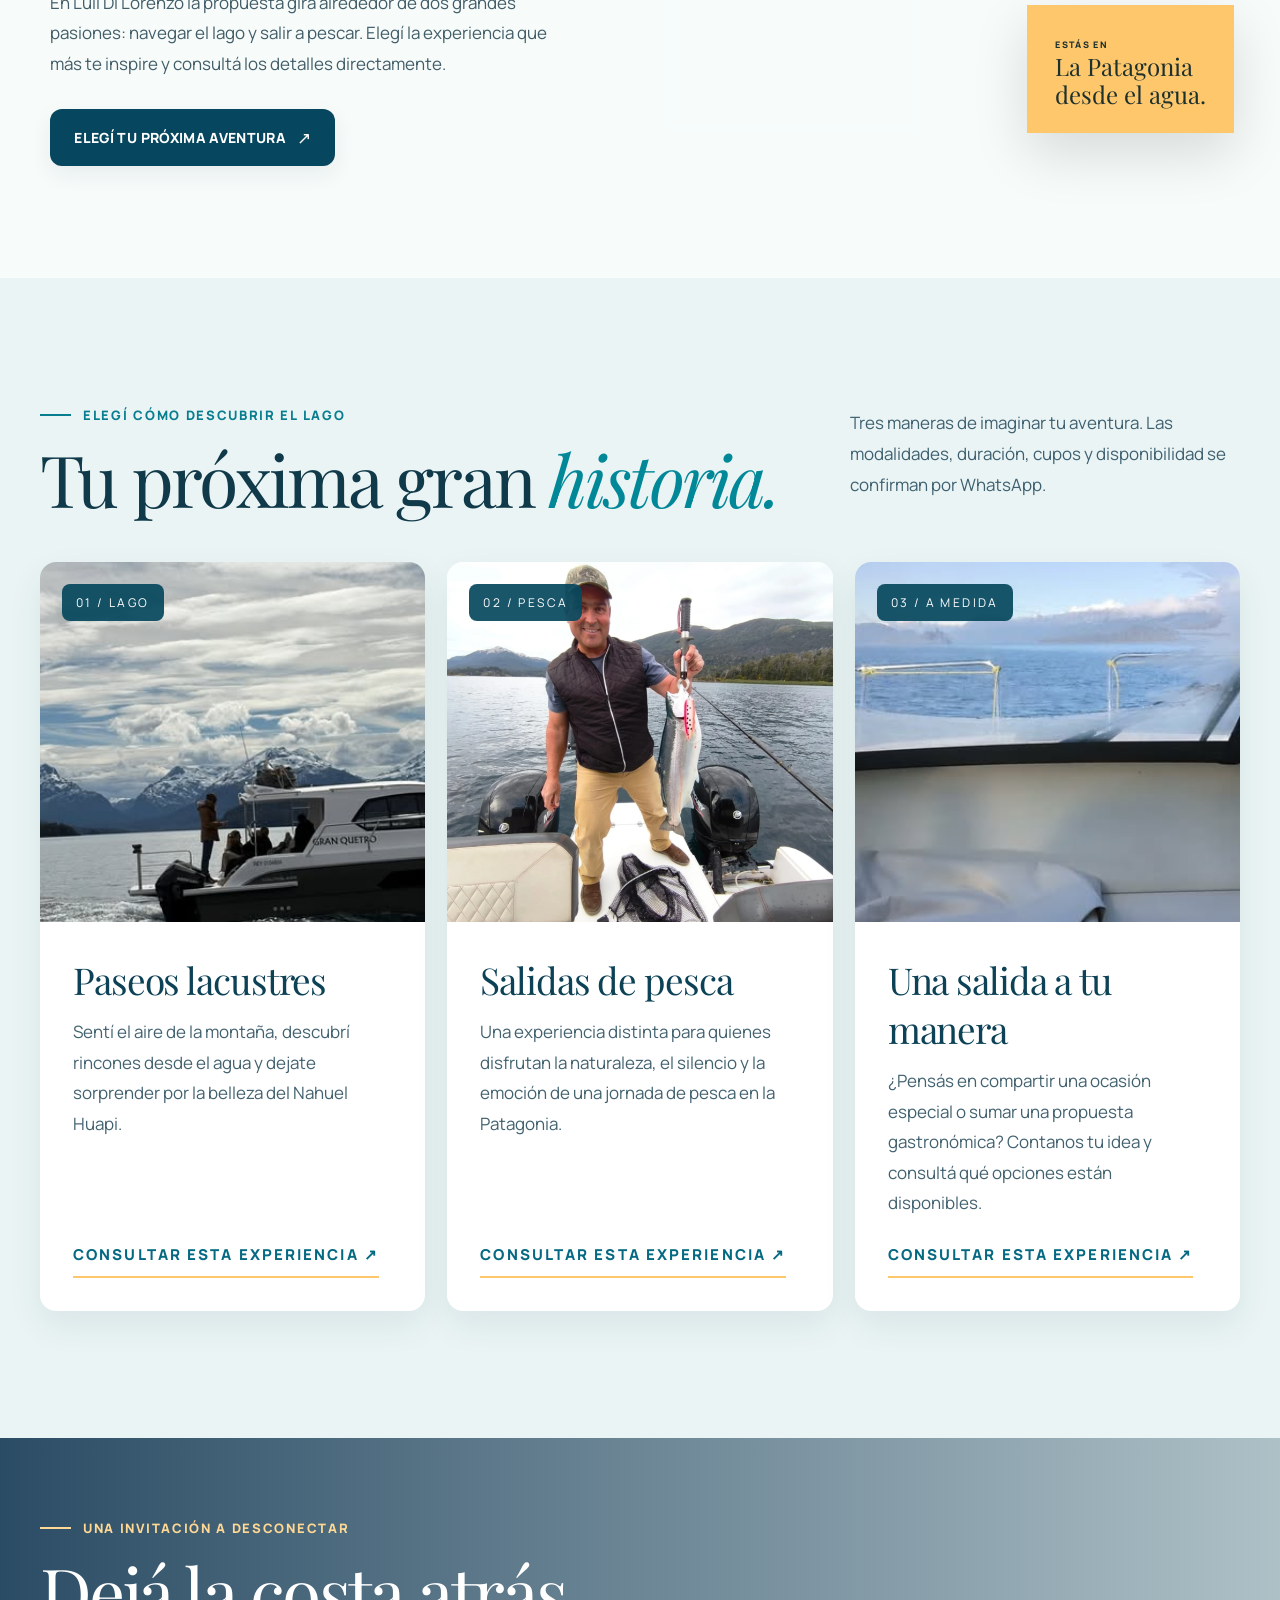
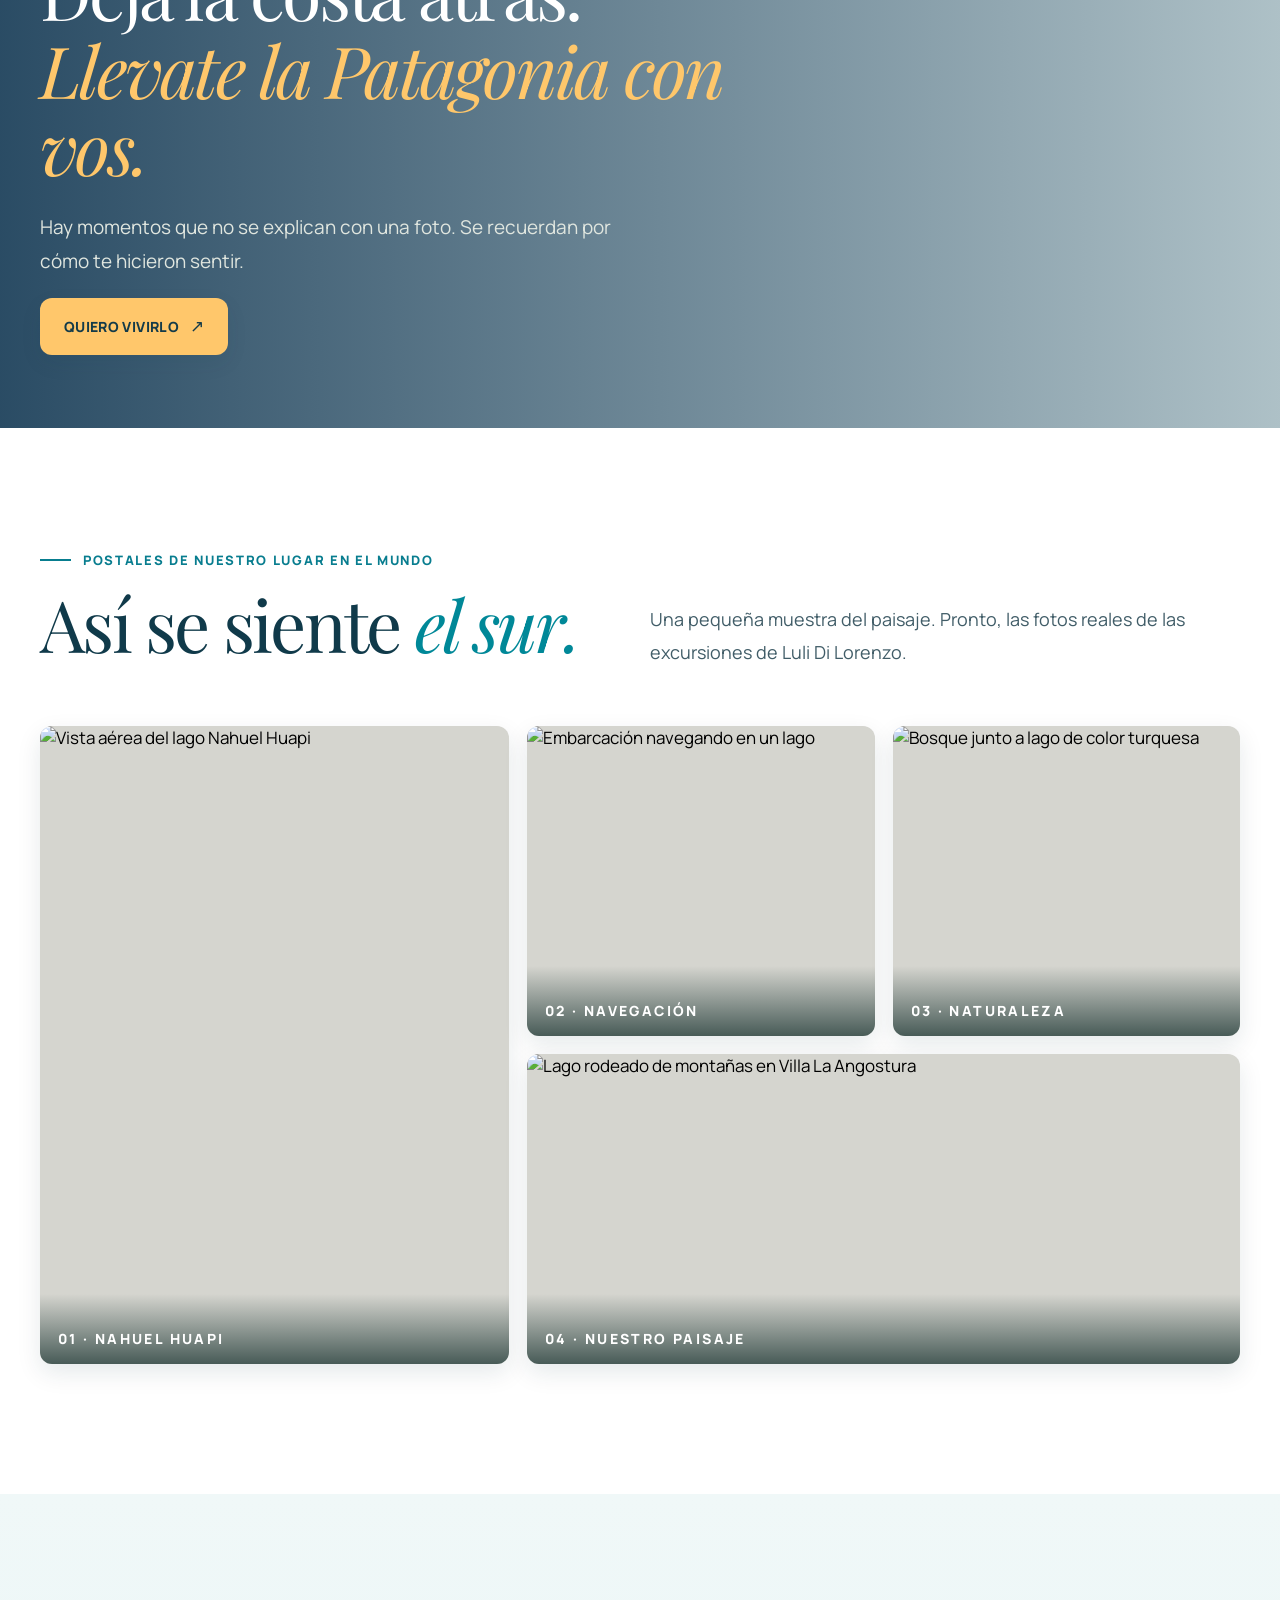
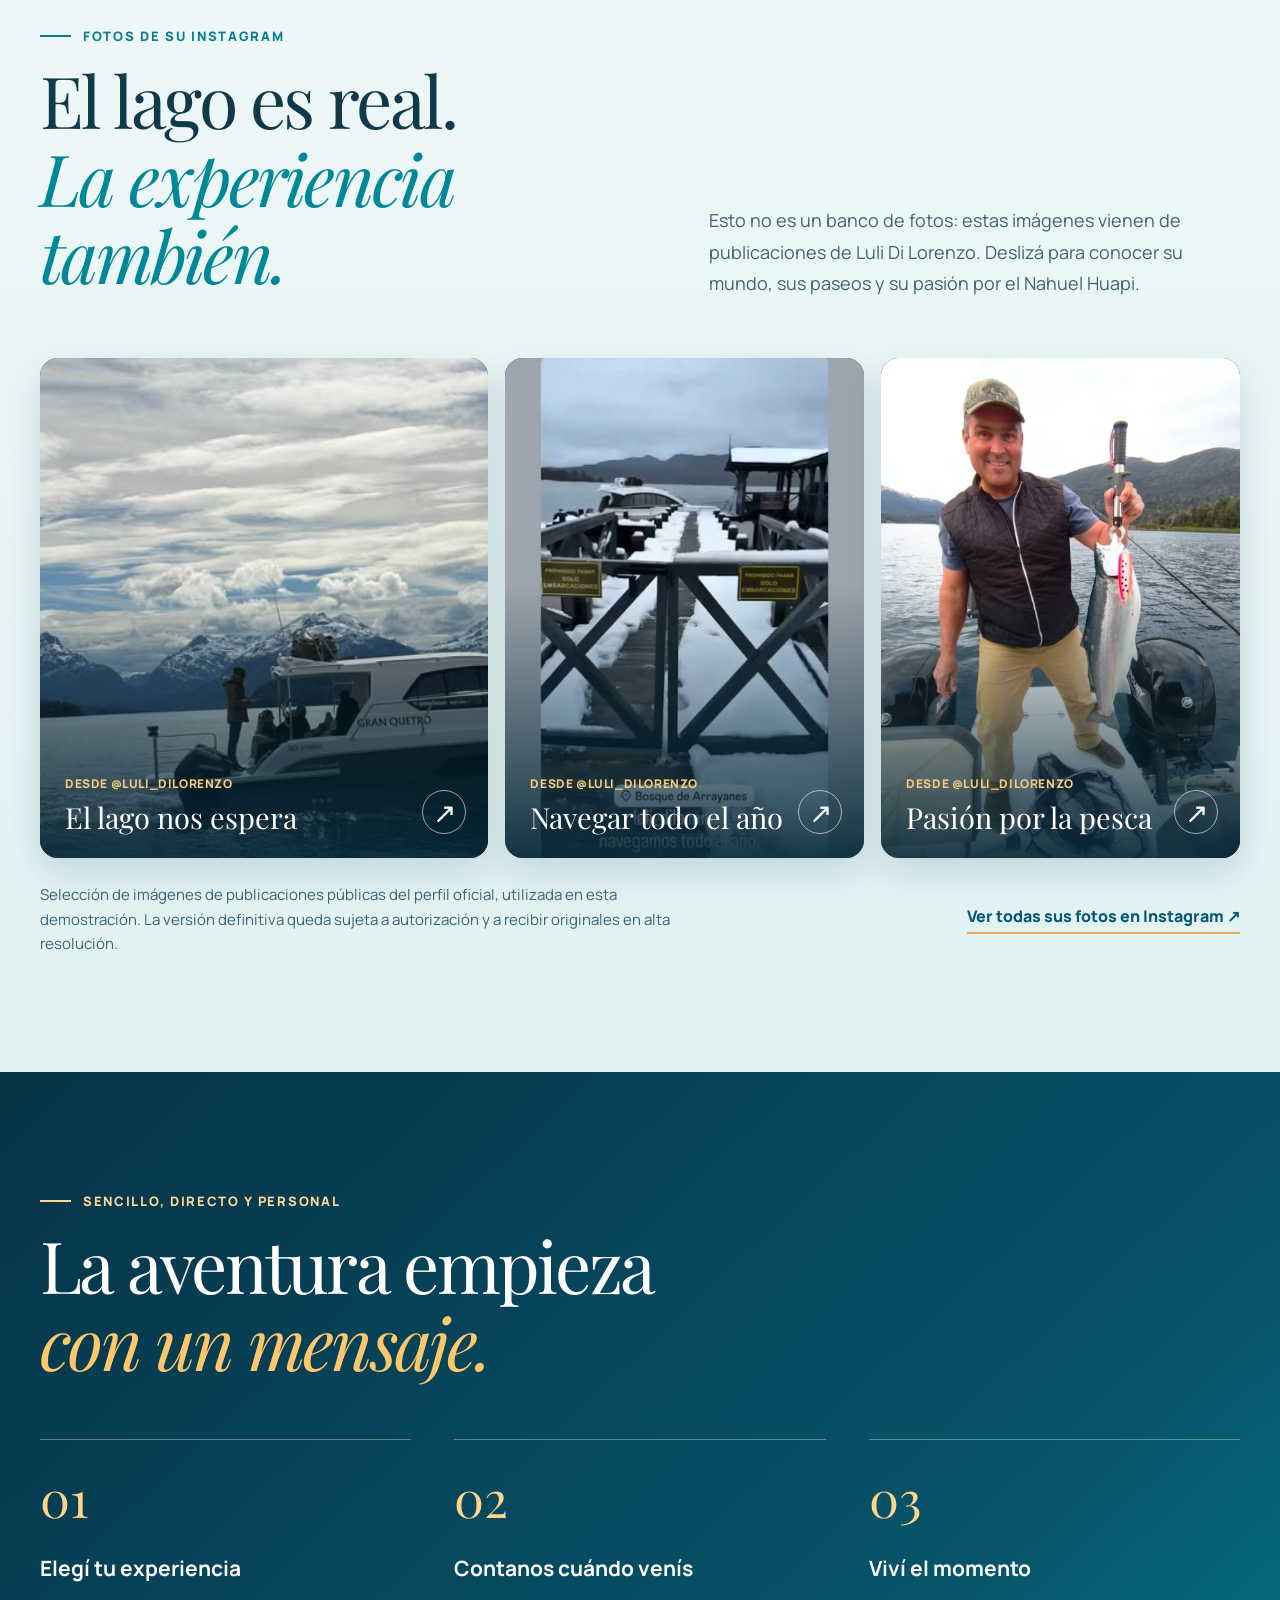
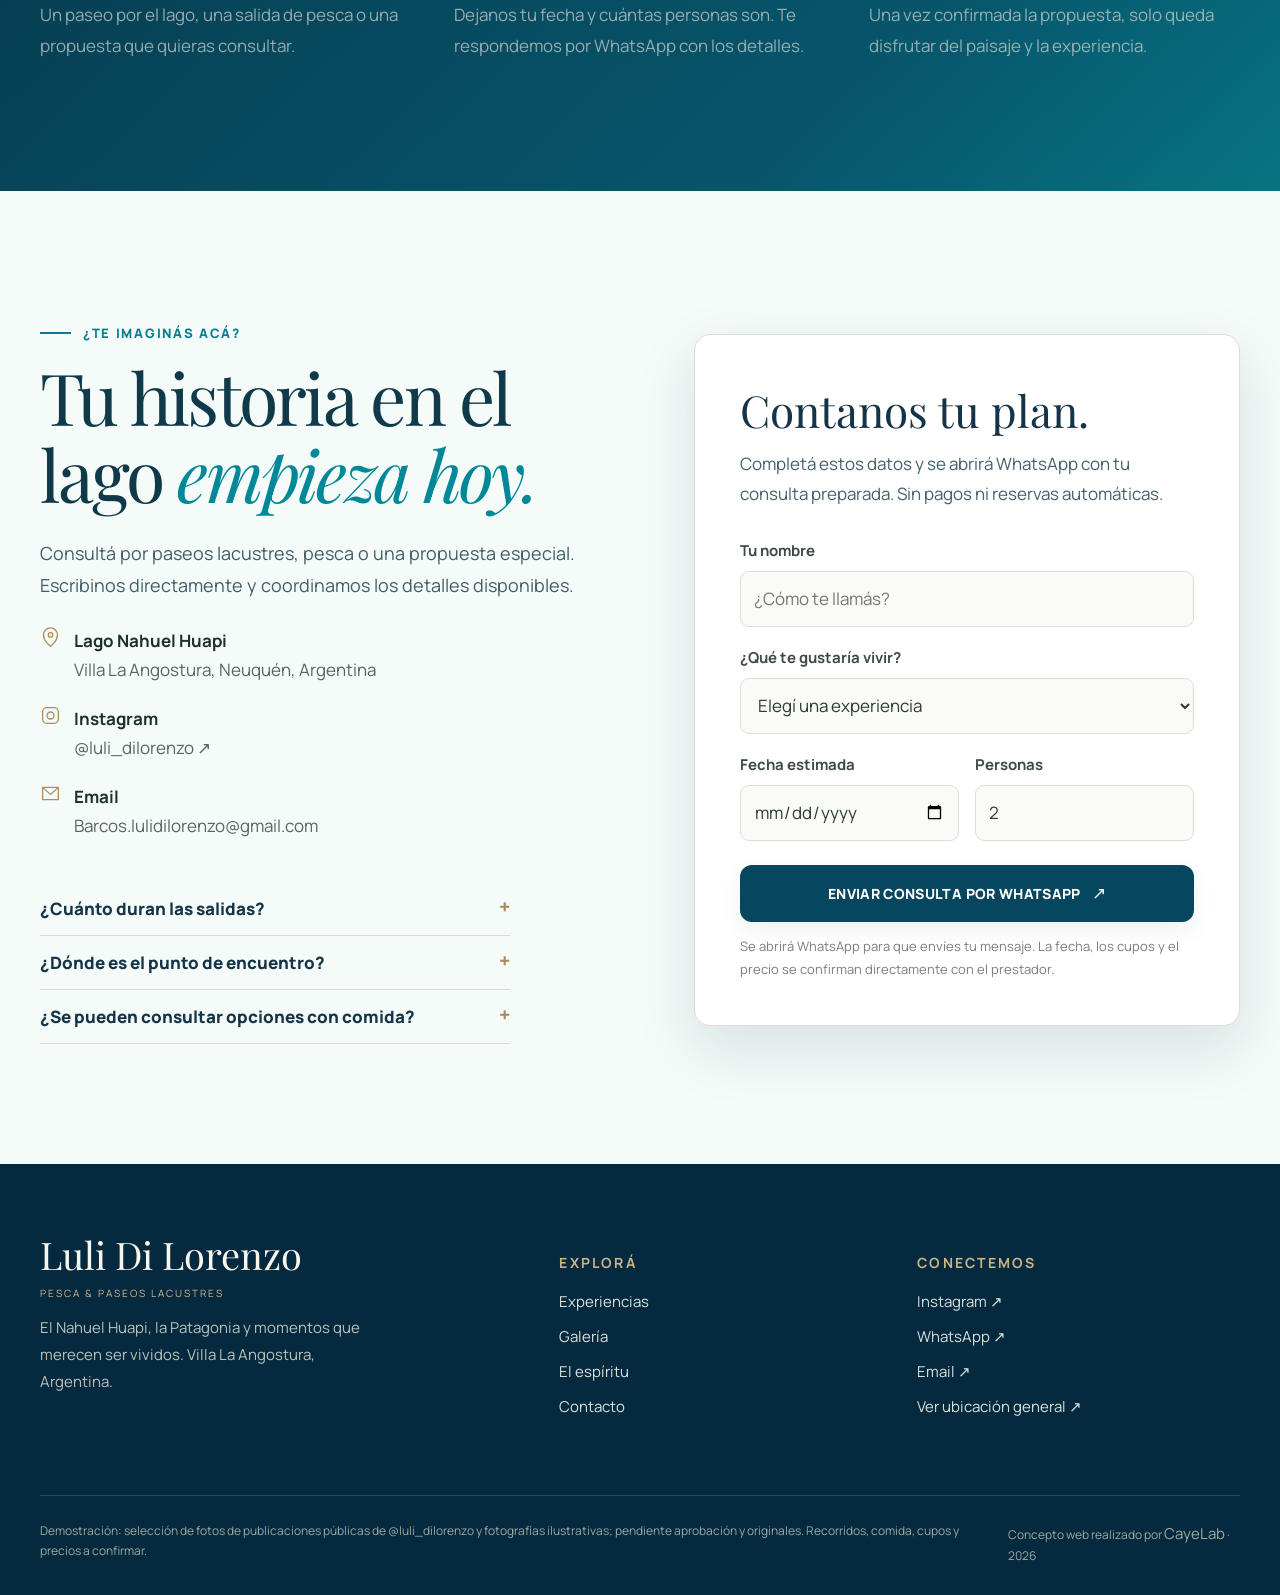
==== commit 783f45d8: "design: optimizar demo Luli móvil, fotos Instagram originales, letra más grande y contactos prominen" ====
--- a/luli-di-lorenzo/index.html
+++ b/luli-di-lorenzo/index.html
@@ -42,7 +42,140 @@
     @media(max-width:900px){.navlinks{position:fixed;top:108px;left:0;right:0;padding:25px 24px 35px;background:#102b28;display:none;flex-direction:column;align-items:stretch;gap:23px;box-shadow:0 14px 30px #0003}.nav.scrolled .navlinks{top:108px}.navlinks.open{display:flex}.navlinks>a{font-size:13px}.right-nav .nav-cta{display:none}.menu-toggle{display:block}.hero{height:780px;min-height:690px}.hero-content{padding-top:125px}.intro-grid,.contact-grid{grid-template-columns:1fr;gap:55px}.intro-images{max-width:700px;width:100%;margin:auto}.cards{grid-template-columns:1fr 1fr}.cards .exp-card:last-child{grid-column:span 2;display:grid;grid-template-columns:1fr 1fr}.cards .exp-card:last-child .exp-image{height:100%;min-height:310px}.gallery-grid{grid-template-rows:220px 220px}.footer-grid{grid-template-columns:1.5fr 1fr}.footer-grid>div:last-child{grid-column:span 2}}
     @media(max-width:640px){html{scroll-padding-top:80px}.container{width:calc(100% - 40px)}.top-note{font-size:8px;letter-spacing:.08em}.nav{height:74px}.nav.scrolled{height:70px}.navin{width:calc(100% - 34px);gap:6px}.brand-mark{height:43px;width:43px}.brand-mark svg{width:29px}.brand-text strong{font-size:11px}.brand-text small{font-size:7px}.right-nav{gap:5px}.lang{font-size:9px;padding:4px}.menu-toggle{padding:7px}.navlinks,.nav.scrolled .navlinks{top:100px}.hero{height:760px;min-height:680px;max-height:none;align-items:center}.hero-photo{background-image:linear-gradient(90deg,rgba(7,27,26,.78),rgba(7,28,27,.38)),linear-gradient(0deg,rgba(9,30,27,.65),transparent 35%),url('https://images.pexels.com/photos/13626381/pexels-photo-13626381.jpeg?auto=compress&cs=tinysrgb&w=1200');background-position:56% center}.hero-content{padding:80px 0 65px}.hero-kicker{font-size:9px}.hero-kicker:before{width:22px}h1{font-size:clamp(54px,13.2vw,82px);line-height:1.05;margin:23px 0 20px}.hero-desc{font-size:13px;line-height:1.9;max-width:370px}.hero-actions{margin-top:26px;gap:10px}.btn{font-size:10px;padding:15px 15px}.hero-index{display:none}.scroll-cue{bottom:18px}.trust-in{display:grid;grid-template-columns:1fr 1fr;gap:16px;padding:22px 0}.trust-item{font-size:9px;letter-spacing:.08em}.trust-item:last-child{grid-column:span 2}.intro,.gallery,.contact{padding:80px 0}.experiences,.steps{padding:78px 0}.display{font-size:clamp(41px,10.2vw,58px)}.intro-text{padding:0}.intro-images{height:420px}.intro-main{width:78%;height:360px}.intro-small{height:235px;width:49%;border-width:6px}.intro-stamp{padding:14px 17px;max-width:190px}.intro-stamp span{font-size:21px}.section-head,.gallery-top{align-items:start;flex-direction:column;gap:10px}.section-head p{margin:0}.cards{grid-template-columns:1fr;gap:21px}.cards .exp-card:last-child{grid-column:auto;display:flex}.cards .exp-card:last-child .exp-image{height:270px;min-height:0}.exp-image{height:285px}.full-bleed{min-height:500px}.gallery-grid{grid-template-columns:1fr 1fr;grid-template-rows:250px 170px 170px;gap:9px}.gallery-button:first-child{grid-column:span 2;grid-row:auto}.gallery-button:last-child{grid-column:span 2}.gallery-button span{font-size:8px}.steps-grid{grid-template-columns:1fr;gap:29px;margin-top:40px}.step h3{margin-top:12px}.contact-panel{padding:27px 20px}.contact-panel h3{font-size:30px}.contact-grid{gap:30px}.contact-info{order:-1}.form-row{grid-template-columns:1fr;gap:0}.footer{padding:65px 0 100px}.footer-grid{grid-template-columns:1fr 1fr;gap:22px}.footer-grid>div:first-child{grid-column:span 2}.footer-grid>div:last-child{grid-column:span 2}.footer-bottom{flex-direction:column;gap:6px}.float-wa{display:none}.mobile-bar{position:fixed;z-index:39;left:0;right:0;bottom:0;display:flex;background:#102b28;border-top:1px solid #d7b8875c;padding:11px 20px max(11px,env(safe-area-inset-bottom));align-items:center;justify-content:space-between;gap:10px;color:white}.mobile-bar span{font-size:10px;line-height:1.45}.mobile-bar .btn{flex-shrink:0;padding:14px 18px}}
     @media(prefers-reduced-motion:reduce){*,*::before,*::after{scroll-behavior:auto!important;transition:none!important;animation:none!important}.reveal{opacity:1;transform:none}}
-  </style>
+  
+/* MOBILE EXPERIENCE REDESIGN 2 · Luli Di Lorenzo */
+:root{--deep:#062f48;--deep2:#07546b;--cream:#f6fbfb;--sand:#f0f4f2;--gold:#ffc76b;--ink:#15384a;--muted:#426171}
+body{background:#f9fcfb;color:#163447;font-size:17px}
+.top-note{height:32px;background:#064154;color:#dbf6f2;font-size:11px;letter-spacing:.07em;font-weight:800}
+.nav{top:32px}.nav.scrolled{background:#05364feF}
+.navlinks>a{font-size:13px;letter-spacing:.04em}.navlinks>a:hover{color:#ffc76b}
+.brand-text strong{font-size:17px;letter-spacing:.085em}.brand-text small{font-size:10px;letter-spacing:.09em;color:#f5d595}
+.brand-mark{height:61px;width:61px;border:2px solid #ffdc8e;box-shadow:0 6px 20px #0004}
+.btn{font-size:14px;letter-spacing:.025em;padding:18px 23px;border-radius:12px;min-height:51px;box-shadow:0 8px 22px #103d4712}
+.btn-primary{background:#ffc76b;color:#143b49;font-weight:800}.btn-primary:hover{background:#ffe09f}
+.btn-dark{background:#06465e;color:white}
+.btn-outline{background:#fff2;color:#fff;border-color:#fff9}
+.nav-cta{font-size:13px;padding:13px 17px;min-height:45px}
+.eyebrow{font-size:13px;letter-spacing:.13em;color:#087d8f}.eyebrow:before{width:31px;height:2px}
+.display{font-size:clamp(49px,5.6vw,83px);line-height:1.08;color:#103a4a;letter-spacing:-.038em}
+.display em{color:#008898}
+.lead{font-size:18px;max-width:590px;color:#415d68;line-height:1.82}
+.hero{background:#06435b}
+.hero-photo:after{content:"";position:absolute;inset:0;background:linear-gradient(90deg,rgba(1,30,45,.82) 0%,rgba(1,34,51,.62) 38%,rgba(2,42,53,.18) 100%),linear-gradient(0deg,rgba(1,25,36,.65),transparent 50%);pointer-events:none}
+.hero-real-photo{display:none;position:absolute;inset:0;width:100%;height:100%;object-fit:cover;object-position:center;filter:saturate(1.14)}
+.hero-content{z-index:3}.hero-kicker{font-size:14px;color:#ffe0a1;letter-spacing:.1em}
+.hero h1{font-size:clamp(65px,8.2vw,136px);max-width:900px;text-shadow:0 2px 24px #021f2599}
+.hero h1 em{color:#ffe3a4}
+.hero-desc{font-size:20px;line-height:1.75;color:#f2f9fa}
+.hero-index{bottom:35px;right:30px}
+.scroll-cue{font-size:12px;font-weight:700}
+.trust{background:#06435b}.trust-in{padding:27px 0}.trust-item{font-size:13px;letter-spacing:.03em}.trust-item svg{width:27px;height:27px}
+.intro{padding-top:108px;padding-bottom:112px;background:#f7fbfa}
+.intro-text .lead{font-size:17px}
+.intro-stamp{background:#ffc76b}
+.experiences{background:#eaf4f4}.section-head p{font-size:17px;color:#3e6070;max-width:390px}
+.exp-card{border-radius:16px;box-shadow:0 14px 34px #063e4b14;transition:transform .4s,box-shadow .4s}
+.exp-card:hover{transform:translateY(-9px);box-shadow:0 20px 44px #063e4b26}
+.exp-image{height:360px}.exp-num{font-size:12px;padding:10px 14px;background:#06475dea;border-radius:8px}
+.exp-info{padding:33px}.exp-info h3{font-size:37px;color:#0c4156}.exp-info p{font-size:17px;line-height:1.8;color:#426270}
+.text-link{font-size:15px;color:#056982;border-bottom:2px solid #ffc76b;padding-bottom:11px}
+.full-bleed{background-image:linear-gradient(90deg,#062d4ad9,#063c524f),url('https://images.pexels.com/photos/36912951/pexels-photo-36912951.jpeg?auto=compress&cs=tinysrgb&w=2000');min-height:590px}
+.full-bleed .display,.steps .display{color:#fff}.full-bleed .display em,.steps .display em{color:#ffc76b}.full-bleed .eyebrow,.steps .eyebrow{color:#ffd893}.full-bleed .lead{font-size:19px}
+.gallery{background:#fff}.gallery-top .lead{font-size:18px}.gallery-grid{grid-template-rows:310px 310px;gap:18px}
+.gallery-button{border-radius:12px;box-shadow:0 9px 24px #032d371a}
+.gallery-button span{font-size:14px;font-weight:800}
+.steps{background:linear-gradient(137deg,#063247,#07566c 75%,#077484)}
+.step-number{font-size:50px;color:#ffd58c}.step h3{font-size:21px}.step p{font-size:17px;line-height:1.85}
+.contact{background:#f4fbf9}.contact-panel{border-radius:16px;padding:45px;box-shadow:0 22px 60px #062f4920}
+.contact-panel h3{font-size:44px}.contact-panel>p{font-size:17px;color:#43616c}
+.contact-list li{font-size:17px}.contact-list strong{font-size:17px}
+.faq summary{font-size:17px}.faq details p{font-size:15px}
+form label{font-size:15px;margin-bottom:10px}
+form input,form select{font-size:17px;height:56px;border-radius:9px}
+.fineprint{font-size:13px}
+.footer{background:#052a40}.footer p,.footer a{font-size:15px}.footer h4{font-size:14px}.footer-bottom{font-size:12px}
+.float-wa{display:none}
+.social-rail{position:fixed;right:19px;top:49%;transform:translateY(-50%);z-index:42;display:grid;gap:12px}
+.social-rail a{display:flex;gap:11px;align-items:center;justify-content:center;padding:14px 16px;border-radius:50px;font-weight:800;font-size:15px;box-shadow:0 7px 28px #072c4466;min-height:56px;min-width:56px;transition:transform .24s,filter .24s}
+.social-rail a:hover{transform:translateX(-5px);filter:brightness(1.07)}
+.social-rail svg{width:24px;height:24px;flex:none}
+.social-rail .social-wa{background:#18bd6e;color:white}
+.social-rail .social-ig{background:linear-gradient(130deg,#ec8b32,#df398a 50%,#8343db);color:white}
+.social-rail .social-label{display:none}
+.social-rail a:hover .social-label{display:inline}
+.hero-insta-preview{position:absolute;z-index:3;right:6%;bottom:135px;width:228px;color:#fff;text-align:left;transform:rotate(3deg);transition:transform .3s}
+.hero-insta-preview:hover{transform:rotate(0) translateY(-8px)}
+.hero-insta-preview img{width:100%;height:252px;object-fit:cover;border:6px solid #fff;border-bottom-width:30px;border-radius:8px;box-shadow:0 16px 50px #0007}
+.hero-insta-preview .tag{position:absolute;bottom:5px;left:0;right:0;text-align:center;color:#133c4b;font-size:12px;font-weight:800}
+.hero-insta-preview .real-sticker{position:absolute;top:-15px;right:-20px;padding:9px 13px;color:#153d4c;background:#ffd281;border-radius:40px;font-size:12px;font-weight:800;transform:rotate(9deg);box-shadow:0 3px 18px #0004}
+.social-intro{display:flex;flex-wrap:wrap;align-items:center;gap:14px;margin-top:22px}
+.social-intro a{display:inline-flex;align-items:center;justify-content:center;gap:9px;min-height:49px;padding:12px 18px;border-radius:13px;font-size:14px;font-weight:800;letter-spacing:0;background:#ffffff1b;border:1px solid #ffffff9a;backdrop-filter:blur(8px)}
+.social-intro svg{width:22px;height:22px}
+.social-intro a:first-child{background:#ffffffec;color:#1a4e5c;border-color:white}
+.social-intro a:last-child{background:#21b86b;color:white;border-color:#21b86b}
+.real-media{padding:125px 0 115px;overflow:hidden;background:linear-gradient(180deg,#f0f8f8 0%,#e1f2f3 100%)}
+.real-media .media-heading{display:grid;grid-template-columns:1fr .85fr;align-items:end;gap:45px;margin-bottom:40px}
+.real-media .media-heading p{font-size:18px;line-height:1.75;color:#426273}
+.real-media .display{max-width:790px}
+.media-gallery{display:grid;grid-template-columns:1.25fr 1fr 1fr;gap:17px;min-height:500px}
+.media-tile{position:relative;overflow:hidden;border-radius:18px;background:#06384c;color:white;min-height:485px;box-shadow:0 15px 37px #063c4c27;transition:transform .4s}
+.media-tile:hover{transform:translateY(-7px)}
+.media-tile img{width:100%;height:100%;object-fit:cover;position:absolute;inset:0;transition:transform .65s,filter .4s;filter:saturate(1.12)}
+.media-tile:hover img{transform:scale(1.08);filter:saturate(1.28)}
+.media-tile:after{content:"";position:absolute;inset:0;background:linear-gradient(0deg,#072838e9,transparent 55%);pointer-events:none}
+.media-tile .tile-label{position:absolute;z-index:2;left:25px;right:22px;bottom:24px;display:flex;align-items:end;justify-content:space-between;gap:10px}
+.media-tile .tile-label strong{font-family:var(--heading);font-size:29px;display:block;font-weight:400;line-height:1.12}
+.media-tile .tile-label small{font-size:12px;letter-spacing:.05em;font-weight:800;color:#f7cb7e;display:block;margin-bottom:9px}
+.media-tile .tile-label .up{font-size:28px;border:1px solid #fff9;display:grid;place-items:center;border-radius:50%;width:44px;height:44px;flex:none}
+.media-bottom{margin-top:25px;display:flex;align-items:center;justify-content:space-between;gap:25px;flex-wrap:wrap}
+.media-bottom p{max-width:680px;color:#416171;font-size:15px;line-height:1.65;margin:0}
+.media-bottom a{color:#075875;font-weight:800;font-size:16px;border-bottom:2px solid #e9ab58;padding-bottom:5px}
+.scroll-progress{position:fixed;left:0;top:0;height:5px;background:linear-gradient(90deg,#ffc96f,#0cd0be);width:0;z-index:150;pointer-events:none;box-shadow:0 0 14px #02d3c988}
+.water-glow{pointer-events:none;position:absolute;inset:0;z-index:1;background:radial-gradient(ellipse 35% 35% at 78% 50%,#28e4ec38,transparent 75%)}
+@keyframes bob{0%,100%{transform:translateY(0)}50%{transform:translateY(-8px)}}
+.hero-insta-preview .real-sticker{animation:bob 3s ease-in-out infinite}
+@media(max-width:1250px){.hero-insta-preview{right:4%;width:175px;bottom:150px}.hero-insta-preview img{height:210px}}
+@media(max-width:1050px){.hero-insta-preview{display:none}.media-gallery{grid-template-columns:1fr 1fr;min-height:0}.media-tile{height:410px;min-height:0}.media-tile:first-child{grid-row:span 2;height:auto;min-height:835px}.real-media .media-heading{grid-template-columns:1fr}}
+@media(max-width:900px){.navlinks>a{font-size:16px}.brand-text strong{font-size:14px}.brand-text small{font-size:9px}}
+@media(max-width:640px){
+  .top-note{height:30px;font-size:9px;letter-spacing:.02em;padding:0 9px;line-height:1.25}
+  .nav{top:30px;height:73px}.nav.scrolled{height:70px}.navlinks,.nav.scrolled .navlinks{top:100px}
+  .brand-mark{height:49px;width:49px}.brand-text strong{font-size:13px}.brand-text small{font-size:8px;letter-spacing:.06em}
+  .hero{height:min(825px,100svh);min-height:725px;max-height:930px}.hero-real-photo{display:block;object-position:53% center}
+  .hero-photo:after{background:linear-gradient(180deg,#02202fbb 1%,#0225327d 28%,#032f3a9a 63%,#032c3bf5 100%),linear-gradient(90deg,#02202f79,transparent)}
+  .hero-content{padding-top:90px;padding-bottom:94px}.hero h1{font-size:clamp(51px,12.1vw,77px);line-height:1.04;margin:21px 0 23px}
+  .hero-kicker{font-size:11px;letter-spacing:.06em}.hero-desc{font-size:18px;line-height:1.65;max-width:360px;color:#fff}
+  .hero-actions{gap:10px;margin-top:23px}.hero-actions .btn{width:100%;min-height:53px;font-size:14px}
+  .social-intro{gap:10px;margin-top:14px}.social-intro a{flex:1;min-height:52px;font-size:14px;padding:12px}
+  .scroll-cue{display:none}.trust-in{grid-template-columns:1fr;gap:15px;padding:22px 0}
+  .trust-item{font-size:14px}.trust-item:last-child{grid-column:auto}.trust-item svg{width:24px;height:24px}
+  .eyebrow{font-size:12px}.display{font-size:clamp(42px,10.5vw,57px)}
+  .intro,.gallery,.contact{padding:80px 0}.experiences,.steps{padding:80px 0}
+  .lead,.intro-text .lead,.section-head p,.gallery-top .lead{font-size:17px;line-height:1.75}
+  .intro-stamp{max-width:190px}.exp-image{height:330px}.exp-info{padding:27px 25px}.exp-info h3{font-size:34px}.exp-info p{font-size:17px}.text-link{font-size:14px}
+  .full-bleed{min-height:560px}.full-bleed .lead{font-size:18px}
+  .gallery-grid{grid-template-rows:340px 240px 290px;gap:11px}
+  .gallery-button{border-radius:12px}.gallery-button:nth-child(2),.gallery-button:nth-child(3){grid-column:span 1;min-width:0}
+  .gallery-button span{font-size:12px}
+  .steps-grid{gap:31px}.step h3{font-size:22px}.step p{font-size:17px}.step-number{font-size:44px}
+  .contact-panel{padding:28px 21px}.contact-panel h3{font-size:36px}.contact-panel>p{font-size:16px}
+  .faq summary{font-size:16px}.faq details p{font-size:15px}.contact-list li{font-size:15px}
+  form label{font-size:15px}form input,form select{font-size:17px;height:55px}.fineprint{font-size:13px}
+  .real-media{padding:78px 0 80px}.real-media .media-heading{display:block;margin-bottom:27px}.real-media .media-heading p{font-size:17px;line-height:1.72}
+  .media-gallery{display:flex;overflow-x:auto;scroll-snap-type:x mandatory;gap:15px;margin-right:-20px;margin-left:-20px;padding:5px 20px 26px;scrollbar-width:thin;scrollbar-color:#89b9c3 #e3f2f4}
+  .media-tile,.media-tile:first-child{height:465px;min-height:465px;flex:0 0 min(82vw,360px);scroll-snap-align:center}
+  .media-tile .tile-label{left:19px;right:17px;bottom:18px}
+  .media-tile .tile-label strong{font-size:29px}.media-bottom{margin-top:12px;gap:15px}.media-bottom p{font-size:14px}.media-bottom a{font-size:16px}
+  .social-rail{display:none}.mobile-bar{background:#fff;color:#0b3847;box-shadow:0 -5px 25px #052a3a2c;padding:9px 12px max(10px,env(safe-area-inset-bottom));gap:10px;border-top:1px solid #dce9e7}
+  .mobile-bar .action{border-radius:14px;min-height:56px;padding:10px 8px;display:flex;align-items:center;justify-content:center;gap:9px;flex:1;font-size:15px;font-weight:800;letter-spacing:0;white-space:nowrap}
+  .mobile-bar .action svg{width:22px;height:22px;flex:none}
+  .mobile-bar .action-instagram{color:white;background:linear-gradient(130deg,#ef813b,#df348a 57%,#8648df)}
+  .mobile-bar .action-whatsapp{color:white;background:#1aae62}
+  .footer{padding-bottom:95px}.footer p,.footer a{font-size:14px}.footer-bottom{font-size:12px}
+}
+@media(prefers-reduced-motion:reduce){.hero-insta-preview .real-sticker{animation:none}.media-tile,.exp-card{transition:none}}
+
+</style>
 </head>
 <body>
   <a class="skip" href="#main">Ir al contenido</a>
@@ -68,7 +201,7 @@
   </header>
   <main id="main">
     <section class="hero" id="inicio">
-      <div class="hero-photo" role="img" aria-label="Vista ilustrativa del Lago Nahuel Huapi en Villa La Angostura"></div>
+      <div class="hero-photo" role="img" aria-label="Imagen de una publicación pública de Luli Di Lorenzo en el Nahuel Huapi"><img class="hero-real-photo" src="assets/insta-lago-01.jpg" alt="" onerror="this.style.display='none'"></div><div class="water-glow" aria-hidden="true"></div>
       <div class="container hero-content">
         <div class="hero-kicker" data-i18n="heroKicker">Villa La Angostura · Patagonia Argentina</div>
         <h1 data-i18n-html="heroTitle">El lago tiene<br>historias para <em>contarte.</em></h1>
@@ -77,8 +210,12 @@
           <a href="#experiencias" class="btn btn-primary"><span data-i18n="heroExplore">Descubrí las experiencias</span> <span class="arrow" aria-hidden="true">↗</span></a>
           <a href="#contacto" class="btn btn-outline"><span data-i18n="heroTalk">Planeá tu salida</span> <span class="arrow" aria-hidden="true">↗</span></a>
         </div>
-      </div>
-      <div class="hero-index" aria-hidden="true"><span class="num">40°</span><small>SUR<br>PATAGONIA</small></div>
+        <div class="social-intro" aria-label="Contactos directos">
+          <a href="https://www.instagram.com/luli_dilorenzo/" target="_blank" rel="noopener noreferrer"><svg viewBox="0 0 24 24" fill="none" stroke="currentColor" stroke-width="2"><rect x="2" y="2" width="20" height="20" rx="6"/><circle cx="12" cy="12" r="4"/><circle cx="18" cy="6" r="1" fill="currentColor" stroke="none"/></svg> Instagram ↗</a>
+          <a href="https://wa.me/5492944634550?text=Hola%2C%20quiero%20consultar%20por%20una%20salida%20lacustre%20con%20Luli%20Di%20Lorenzo." target="_blank" rel="noopener noreferrer"><svg viewBox="0 0 24 24" fill="none" stroke="currentColor" stroke-width="2"><path d="M3 20l1.9-5.1a9 9 0 1 1 4.2 4.2L3 20Z"/><path d="M8.8 8.8c.5 3.5 3 5.5 6.4 6.6l1.1-1.1-2.2-1.3-.9 1.1c-1.4-.6-2.5-1.8-3-3.2l1.1-.8-1.3-2.3-1.2 1Z"/></svg> WhatsApp ↗</a>
+        </div>
+      </div>
+      <a class="hero-insta-preview" href="https://www.instagram.com/luli_dilorenzo/" target="_blank" rel="noopener noreferrer"><img src="assets/insta-lago-02.jpg" onerror="this.src='https://images.pexels.com/photos/13626381/pexels-photo-13626381.jpeg?auto=compress&amp;cs=tinysrgb&amp;w=700'" alt="Fotografía publicada por Luli Di Lorenzo en Instagram"><span class="tag">MIRÁ SUS FOTOS ↗</span><span class="real-sticker">SU INSTAGRAM 📸</span></a><div class="hero-index" aria-hidden="true"><span class="num">40°</span><small>SUR<br>PATAGONIA</small></div>
       <a href="#nosotros" class="scroll-cue" data-i18n="scroll">Deslizá para explorar</a>
     </section>
     <div class="trust">
@@ -112,15 +249,15 @@
         </div>
         <div class="cards">
           <article class="exp-card reveal">
-            <div class="exp-image"><img src="https://images.pexels.com/photos/36912951/pexels-photo-36912951.jpeg?auto=compress&cs=tinysrgb&w=1000" alt="Embarcación en el lago Nahuel Huapi" loading="lazy"><span class="exp-num">01 / LAGO</span></div>
+            <div class="exp-image"><img src="assets/insta-lago-01.jpg" onerror="this.onerror=null;this.src='https://images.pexels.com/photos/36912951/pexels-photo-36912951.jpeg?auto=compress&amp;cs=tinysrgb&amp;w=1000'" alt="Embarcación en el lago Nahuel Huapi" loading="lazy"><span class="exp-num">01 / LAGO</span></div>
             <div class="exp-info"><h3 data-i18n="card1Title">Paseos lacustres</h3><p data-i18n="card1Desc">Sentí el aire de la montaña, descubrí rincones desde el agua y dejate sorprender por la belleza del Nahuel Huapi.</p><a class="text-link wa-exp" data-exp="Paseos lacustres" href="#" data-i18n="cardButton">Consultar esta experiencia ↗</a></div>
           </article>
           <article class="exp-card reveal">
-            <div class="exp-image"><img src="https://images.pexels.com/photos/36912949/pexels-photo-36912949.jpeg?auto=compress&cs=tinysrgb&w=1000" alt="Bote sobre aguas tranquilas de Villa La Angostura" loading="lazy"><span class="exp-num">02 / PESCA</span></div>
+            <div class="exp-image"><img src="assets/insta-pesca-02.webp" onerror="this.onerror=null;this.src='https://images.pexels.com/photos/36912949/pexels-photo-36912949.jpeg?auto=compress&amp;cs=tinysrgb&amp;w=1000'" alt="Bote sobre aguas tranquilas de Villa La Angostura" loading="lazy"><span class="exp-num">02 / PESCA</span></div>
             <div class="exp-info"><h3 data-i18n="card2Title">Salidas de pesca</h3><p data-i18n="card2Desc">Una experiencia distinta para quienes disfrutan la naturaleza, el silencio y la emoción de una jornada de pesca en la Patagonia.</p><a class="text-link wa-exp" data-exp="Salidas de pesca" href="#" data-i18n="cardButton">Consultar esta experiencia ↗</a></div>
           </article>
           <article class="exp-card reveal">
-            <div class="exp-image"><img src="https://images.pexels.com/photos/13353974/pexels-photo-13353974.jpeg?auto=compress&cs=tinysrgb&w=1000" alt="Paisaje panorámico de lago y bosques de Villa La Angostura" loading="lazy"><span class="exp-num">03 / A MEDIDA</span></div>
+            <div class="exp-image"><img src="assets/insta-lago-03.jpg" onerror="this.onerror=null;this.src='https://images.pexels.com/photos/13353974/pexels-photo-13353974.jpeg?auto=compress&amp;cs=tinysrgb&amp;w=1000'" alt="Paisaje panorámico de lago y bosques de Villa La Angostura" loading="lazy"><span class="exp-num">03 / A MEDIDA</span></div>
             <div class="exp-info"><h3 data-i18n="card3Title">Una salida a tu manera</h3><p data-i18n="card3Desc">¿Pensás en compartir una ocasión especial o sumar una propuesta gastronómica? Contanos tu idea y consultá qué opciones están disponibles.</p><a class="text-link wa-exp" data-exp="Salida personalizada / opción gastronómica" href="#" data-i18n="cardButton">Consultar esta experiencia ↗</a></div>
           </article>
         </div>
@@ -142,6 +279,33 @@
           <button class="gallery-button" type="button" aria-label="Ampliar imagen de paseo lacustre" data-photo="https://images.pexels.com/photos/36912949/pexels-photo-36912949.jpeg?auto=compress&cs=tinysrgb&w=1800" data-caption="Navegación · Patagonia"><img src="https://images.pexels.com/photos/36912949/pexels-photo-36912949.jpeg?auto=compress&cs=tinysrgb&w=700" alt="Embarcación navegando en un lago" loading="lazy"><span>02 · Navegación</span></button>
           <button class="gallery-button" type="button" aria-label="Ampliar imagen de bosque" data-photo="https://images.pexels.com/photos/16693904/pexels-photo-16693904.jpeg?auto=compress&cs=tinysrgb&w=1800" data-caption="Naturaleza · Patagonia"><img src="https://images.pexels.com/photos/16693904/pexels-photo-16693904.jpeg?auto=compress&cs=tinysrgb&w=700" alt="Bosque junto a lago de color turquesa" loading="lazy"><span>03 · Naturaleza</span></button>
           <button class="gallery-button" type="button" aria-label="Ampliar paisaje de Villa La Angostura" data-photo="https://images.pexels.com/photos/33124211/pexels-photo-33124211.jpeg?auto=compress&cs=tinysrgb&w=1800" data-caption="Paisaje · Villa La Angostura"><img src="https://images.pexels.com/photos/33124211/pexels-photo-33124211.jpeg?auto=compress&cs=tinysrgb&w=900" alt="Lago rodeado de montañas en Villa La Angostura" loading="lazy"><span>04 · Nuestro paisaje</span></button>
+        </div>
+      </div>
+    </section>
+
+    <section class="real-media" id="redes" aria-label="Fotos reales de publicaciones de Luli Di Lorenzo en Instagram">
+      <div class="container">
+        <div class="media-heading reveal">
+          <div><span class="eyebrow" data-i18n="mediaKicker">Fotos de su Instagram</span><h2 class="display" data-i18n-html="mediaTitle">El lago es real.<br><em>La experiencia también.</em></h2></div>
+          <p data-i18n="mediaDesc">Esto no es un banco de fotos: estas imágenes vienen de publicaciones de Luli Di Lorenzo. Deslizá para conocer su mundo, sus paseos y su pasión por el Nahuel Huapi.</p>
+        </div>
+        <div class="media-gallery" role="list">
+          <a class="media-tile reveal" role="listitem" href="https://www.instagram.com/luli_dilorenzo/reel/DeadhDEOC1j/" target="_blank" rel="noopener noreferrer">
+            <img src="assets/insta-lago-01.jpg" alt="Publicación de Luli Di Lorenzo con una imagen del lago o embarcación" loading="lazy" onerror="this.onerror=null;this.src='https://images.pexels.com/photos/13626381/pexels-photo-13626381.jpeg?auto=compress&amp;cs=tinysrgb&amp;w=1000'">
+            <span class="tile-label"><span><small>DESDE @LULI_DILORENZO</small><strong data-i18n="mediaCard1">El lago nos espera</strong></span><span class="up" aria-hidden="true">↗</span></span>
+          </a>
+          <a class="media-tile reveal" role="listitem" href="https://www.instagram.com/luli_dilorenzo/reel/DbbMoEwOY0t/" target="_blank" rel="noopener noreferrer">
+            <img src="assets/insta-lago-02.jpg" alt="Publicación de Luli Di Lorenzo sobre sus paseos lacustres" loading="lazy" onerror="this.onerror=null;this.src='https://images.pexels.com/photos/36912949/pexels-photo-36912949.jpeg?auto=compress&amp;cs=tinysrgb&amp;w=1000'">
+            <span class="tile-label"><span><small>DESDE @LULI_DILORENZO</small><strong data-i18n="mediaCard2">Navegar todo el año</strong></span><span class="up" aria-hidden="true">↗</span></span>
+          </a>
+          <a class="media-tile reveal" role="listitem" href="https://www.instagram.com/luli_dilorenzo/p/DQky4ojjt9Y/" target="_blank" rel="noopener noreferrer">
+            <img src="assets/insta-pesca-02.webp" alt="Fotografía de pesca publicada por Luli Di Lorenzo" loading="lazy" onerror="this.onerror=null;this.src='https://images.pexels.com/photos/13626381/pexels-photo-13626381.jpeg?auto=compress&amp;cs=tinysrgb&amp;w=1000'">
+            <span class="tile-label"><span><small>DESDE @LULI_DILORENZO</small><strong data-i18n="mediaCard3">Pasión por la pesca</strong></span><span class="up" aria-hidden="true">↗</span></span>
+          </a>
+        </div>
+        <div class="media-bottom">
+          <p data-i18n="mediaFoot">Selección de imágenes de publicaciones públicas del perfil oficial, utilizada en esta demostración. La versión definitiva queda sujeta a autorización y a recibir originales en alta resolución.</p>
+          <a href="https://www.instagram.com/luli_dilorenzo/" target="_blank" rel="noopener noreferrer" data-i18n="mediaAll">Ver todas sus fotos en Instagram ↗</a>
         </div>
       </div>
     </section>
@@ -197,11 +361,20 @@
         <div><h4 data-i18n="footerExplore">Explorá</h4><a href="#experiencias" data-i18n="navExperiences">Experiencias</a><a href="#galeria" data-i18n="navGallery">Galería</a><a href="#nosotros" data-i18n="navAbout">El espíritu</a><a href="#contacto" data-i18n="navContact">Contacto</a></div>
         <div><h4 data-i18n="footerConnect">Conectemos</h4><a href="https://www.instagram.com/luli_dilorenzo/" target="_blank" rel="noopener noreferrer">Instagram ↗</a><a href="https://wa.me/5492944634550?text=Hola%2C%20quiero%20informaci%C3%B3n%20sobre%20las%20experiencias." target="_blank" rel="noopener noreferrer">WhatsApp ↗</a><a href="mailto:Barcos.lulidilorenzo@gmail.com">Email ↗</a><a href="https://www.google.com/maps/search/?api=1&query=Lago+Nahuel+Huapi+Villa+La+Angostura" target="_blank" rel="noopener noreferrer" data-i18n="footerMap">Ver ubicación general ↗</a></div>
       </div>
-      <div class="footer-bottom"><span data-i18n="footerNote">Vista previa conceptual: fotografías ilustrativas de Pexels, no pertenecen a Luli Di Lorenzo. Recorridos, comida, cupos y precios a confirmar.</span><span><span data-i18n="footerMade">Concepto web realizado por</span> <a href="https://cayelab-web.pages.dev/" target="_blank" rel="noopener noreferrer">CayeLab</a> · 2026</span></div>
+      <div class="footer-bottom"><span data-i18n="footerNote">Demostración: selección de fotos de publicaciones públicas de @luli_dilorenzo y fotografías ilustrativas; pendiente aprobación y originales. Recorridos, comida, cupos y precios a confirmar.</span><span><span data-i18n="footerMade">Concepto web realizado por</span> <a href="https://cayelab-web.pages.dev/" target="_blank" rel="noopener noreferrer">CayeLab</a> · 2026</span></div>
     </div>
   </footer>
+
+  <div class="scroll-progress" id="scrollProgress" aria-hidden="true"></div>
+  <aside class="social-rail" aria-label="Contacto rápido">
+    <a class="social-ig" href="https://www.instagram.com/luli_dilorenzo/" target="_blank" rel="noopener noreferrer" aria-label="Abrir Instagram de Luli Di Lorenzo"><svg viewBox="0 0 24 24" fill="none" stroke="currentColor" stroke-width="2"><rect x="2" y="2" width="20" height="20" rx="6"/><circle cx="12" cy="12" r="4"/><circle cx="18" cy="6" r="1" fill="currentColor" stroke="none"/></svg><span class="social-label">Instagram</span></a>
+    <a class="social-wa" href="https://wa.me/5492944634550?text=Hola%2C%20quiero%20consultar%20por%20una%20salida%20lacustre." target="_blank" rel="noopener noreferrer" aria-label="Consultar por WhatsApp"><svg viewBox="0 0 24 24" fill="none" stroke="currentColor" stroke-width="2"><path d="M3 20l1.9-5.1a9 9 0 1 1 4.2 4.2L3 20Z"/><path d="M8.8 8.8c.5 3.5 3 5.5 6.4 6.6l1.1-1.1-2.2-1.3-.9 1.1c-1.4-.6-2.5-1.8-3-3.2l1.1-.8-1.3-2.3-1.2 1Z"/></svg><span class="social-label">WhatsApp</span></a>
+  </aside>
   <a class="float-wa" href="https://wa.me/5492944634550?text=Hola%2C%20quiero%20consultar%20por%20una%20experiencia%20lacustre." target="_blank" rel="noopener noreferrer" aria-label="Consultar por WhatsApp"><svg viewBox="0 0 24 24" fill="currentColor"><path d="M12 .9A11.03 11.03 0 0 0 2.5 17.5L1 23l5.65-1.47A11.09 11.09 0 1 0 12 .9zm0 20.15c-1.72 0-3.4-.46-4.87-1.34l-.35-.21-3.34.87.89-3.25-.23-.37a9.17 9.17 0 1 1 7.9 4.3zm5.04-6.84c-.28-.14-1.63-.8-1.88-.9-.25-.09-.44-.14-.62.14-.19.28-.72.9-.88 1.08-.16.18-.32.21-.6.07a7.51 7.51 0 0 1-2.21-1.36 8.29 8.29 0 0 1-1.53-1.92c-.16-.28-.02-.43.12-.57.13-.12.28-.32.42-.48.14-.17.19-.28.28-.46.09-.18.05-.35-.02-.49-.07-.14-.63-1.53-.86-2.09-.23-.55-.46-.48-.63-.49H8.1c-.19 0-.49.07-.74.35s-.97.95-.97 2.31.99 2.68 1.13 2.86c.14.19 1.95 2.98 4.73 4.18.66.29 1.18.46 1.59.59.67.21 1.28.18 1.77.11.54-.08 1.64-.67 1.87-1.32.23-.64.23-1.2.16-1.32-.07-.11-.25-.18-.53-.32z"/></svg></a>
-  <div class="mobile-bar"><span data-i18n="mobileText">¿Listo para descubrir<br>el Nahuel Huapi?</span><a class="btn btn-primary" href="https://wa.me/5492944634550?text=Hola%2C%20quisiera%20consultar%20por%20una%20salida." target="_blank" rel="noopener noreferrer"><span data-i18n="mobileButton">Consultar salida</span> ↗</a></div>
+  <div class="mobile-bar" aria-label="Contactar ahora">
+    <a class="action action-instagram" href="https://www.instagram.com/luli_dilorenzo/" target="_blank" rel="noopener noreferrer"><svg viewBox="0 0 24 24" fill="none" stroke="currentColor" stroke-width="2"><rect x="2" y="2" width="20" height="20" rx="6"/><circle cx="12" cy="12" r="4"/><circle cx="18" cy="6" r="1" fill="currentColor" stroke="none"/></svg> Instagram ↗</a>
+    <a class="action action-whatsapp" href="https://wa.me/5492944634550?text=Hola%2C%20quiero%20consultar%20por%20una%20salida%20lacustre." target="_blank" rel="noopener noreferrer"><svg viewBox="0 0 24 24" fill="none" stroke="currentColor" stroke-width="2"><path d="M3 20l1.9-5.1a9 9 0 1 1 4.2 4.2L3 20Z"/><path d="M8.8 8.8c.5 3.5 3 5.5 6.4 6.6l1.1-1.1-2.2-1.3-.9 1.1c-1.4-.6-2.5-1.8-3-3.2l1.1-.8-1.3-2.3-1.2 1Z"/></svg> WhatsApp ↗</a>
+  </div>
   <div class="lightbox" id="lightbox" role="dialog" aria-modal="true" aria-label="Fotografía ampliada" aria-hidden="true"><button id="lightboxClose" type="button" aria-label="Cerrar imagen">×</button><img id="lightboxImg" src="" alt="Fotografía ampliada de Villa La Angostura"><span class="lightbox-label" id="lightboxLabel"></span></div>
   <script>
     (function(){
@@ -209,12 +382,14 @@
       var phone='5492944634550';
       var tr={
         en:{
+          mediaKicker:'Photos from their Instagram',mediaTitle:'The lake is real.<br><em>So is the experience.</em>',mediaDesc:'These images come from posts shared by Luli Di Lorenzo. Swipe to discover their world, boat trips and passion for Lake Nahuel Huapi.',mediaCard1:'The lake awaits',mediaCard2:'Boating all year round',mediaCard3:'Passion for fishing',mediaFoot:'Images from public posts on the official profile, used in this preview. The final version requires approval and original high-resolution files.',mediaAll:'See all Instagram photos ↗',
           preview:'DESIGN PREVIEW · SAMPLE PHOTOS · EXPERIENCES SUBJECT TO CONFIRMATION',brandSub:'FISHING & LAKE EXCURSIONS',navExperiences:'Experiences',navAbout:'Our story',navGallery:'Gallery',navContact:'Contact',navBook:'Plan your outing',heroKicker:'Villa La Angostura · Argentine Patagonia',heroTitle:'The lake has<br>stories to <em>tell you.</em>',heroDesc:'Discover the magnificence of Lake Nahuel Huapi from a different perspective. Scenic boat trips and fishing outings that turn a day into an unforgettable memory.',heroExplore:'Explore experiences',heroTalk:'Plan your outing',scroll:'Scroll to explore',trust1:'Experiences on Lake Nahuel Huapi',trust2:'Villa La Angostura · Neuquén',trust3:'Boat trips & fishing',aboutKicker:'More than a boat ride',aboutTitle:'Some places you see.<br><em>Others you truly feel.</em>',aboutP1:'Mountains mirrored in the water, endless-looking forests and a peace you can only find far from shore. Lake Nahuel Huapi invites you to discover Patagonia at a different pace.',aboutP2:'Luli Di Lorenzo revolves around two great passions: exploring the lake by boat and fishing. Choose your experience and enquire directly about all the details.',aboutButton:'Choose your next adventure',expKicker:'Find your way to discover the lake',expTitle:'Your next great <em>story.</em>',expP:'Three ways to imagine your adventure. Activities, duration, group sizes and availability are confirmed via WhatsApp.',card1Title:'Scenic boat trips',card1Desc:'Feel the mountain breeze, discover beautiful places from the water and let Nahuel Huapi amaze you.',card2Title:'Fishing outings',card2Desc:'A different experience for those who love nature, peaceful moments and the thrill of fishing in Patagonia.',card3Title:'Made for your moment',card3Desc:'Planning a special occasion or curious about a food experience? Tell us your idea and ask what options are available.',cardButton:'Enquire about this experience ↗',quoteKicker:'An invitation to disconnect',quoteTitle:'Leave the shore behind.<br><em>Take Patagonia with you.</em>',quoteDesc:'Some moments cannot be captured in a picture. You remember them for how they made you feel.',quoteButton:'I want to experience it',galleryKicker:'Postcards from our corner of the world',galleryTitle:'This is what <em>Patagonia feels like.</em>',galleryDesc:'A glimpse of the landscape. Real photos from Luli Di Lorenzo excursions will be added soon.',stepsKicker:'Simple, direct and personal',stepsTitle:'Every adventure begins <em>with a message.</em>',step1Title:'Choose your experience',step1Desc:'A boat trip, a fishing outing or a custom proposal you would like to enquire about.',step2Title:'Tell us your dates',step2Desc:'Share your preferred date and party size. We will contact you via WhatsApp with details.',step3Title:'Enjoy the moment',step3Desc:'Once your outing is confirmed, all that is left is to enjoy the landscape and the experience.',contactKicker:'Can you picture yourself here?',contactTitle:'Your lake story <em>starts today.</em>',contactDesc:'Ask about scenic boat trips, fishing or a special outing. Contact us directly to coordinate the available options.',faq1q:'How long are the outings?',faq1a:'Duration and itineraries are confirmed directly for each available experience.',faq2q:'Where is the meeting point?',faq2a:'The exact departure point is confirmed once the excursion is arranged.',faq3q:'Can we ask about food options?',faq3a:'Yes. You can ask about any culinary or custom outings that may be available on your preferred date. Availability is not yet confirmed.',formTitle:'Tell us your plan.',formDesc:'Fill out the details and WhatsApp will open with your message ready to send. No payments or automatic booking.',formName:'Your name',formExp:'What would you like to experience?',formChoose:'Choose an experience',formCustom:'Custom outing / food options',formDate:'Preferred date',formPeople:'People',formSend:'Send enquiry via WhatsApp',formFoot:'WhatsApp will open for you to send the message. Dates, availability and prices are confirmed directly with the operator.',footerDesc:'Lake Nahuel Huapi, Patagonia and moments worth living. Villa La Angostura, Argentina.',footerExplore:'Explore',footerConnect:'Connect with us',footerMap:'See general location ↗',footerNote:'Concept preview: sample Pexels photography, not photos belonging to Luli Di Lorenzo. Itineraries, food, capacity and prices to be confirmed.',footerMade:'Web concept by',mobileText:'Ready to explore<br>Lake Nahuel Huapi?',mobileButton:'Ask about a trip'
         }
       };
       var nav=document.getElementById('nav'), navlinks=document.getElementById('navlinks'), toggle=document.getElementById('menuToggle');
       function checkNav(){nav.classList.toggle('scrolled',window.scrollY>45)}
       checkNav();window.addEventListener('scroll',checkNav,{passive:true});
+      var progress=document.getElementById('scrollProgress'),requested=false;function updateScroll(){var max=document.documentElement.scrollHeight-window.innerHeight;progress.style.width=(max>0?Math.min(100,Math.max(0,window.scrollY/max*100)):0)+'%';requested=false}updateScroll();window.addEventListener('scroll',function(){if(!requested){requested=true;requestAnimationFrame(updateScroll)}},{passive:true});
       toggle.addEventListener('click',function(){var open=navlinks.classList.toggle('open');toggle.setAttribute('aria-expanded',open?'true':'false');toggle.textContent=open?'×':'☰'});
       navlinks.querySelectorAll('a').forEach(function(a){a.addEventListener('click',function(){navlinks.classList.remove('open');toggle.textContent='☰';toggle.setAttribute('aria-expanded','false')})});
       var language='es';
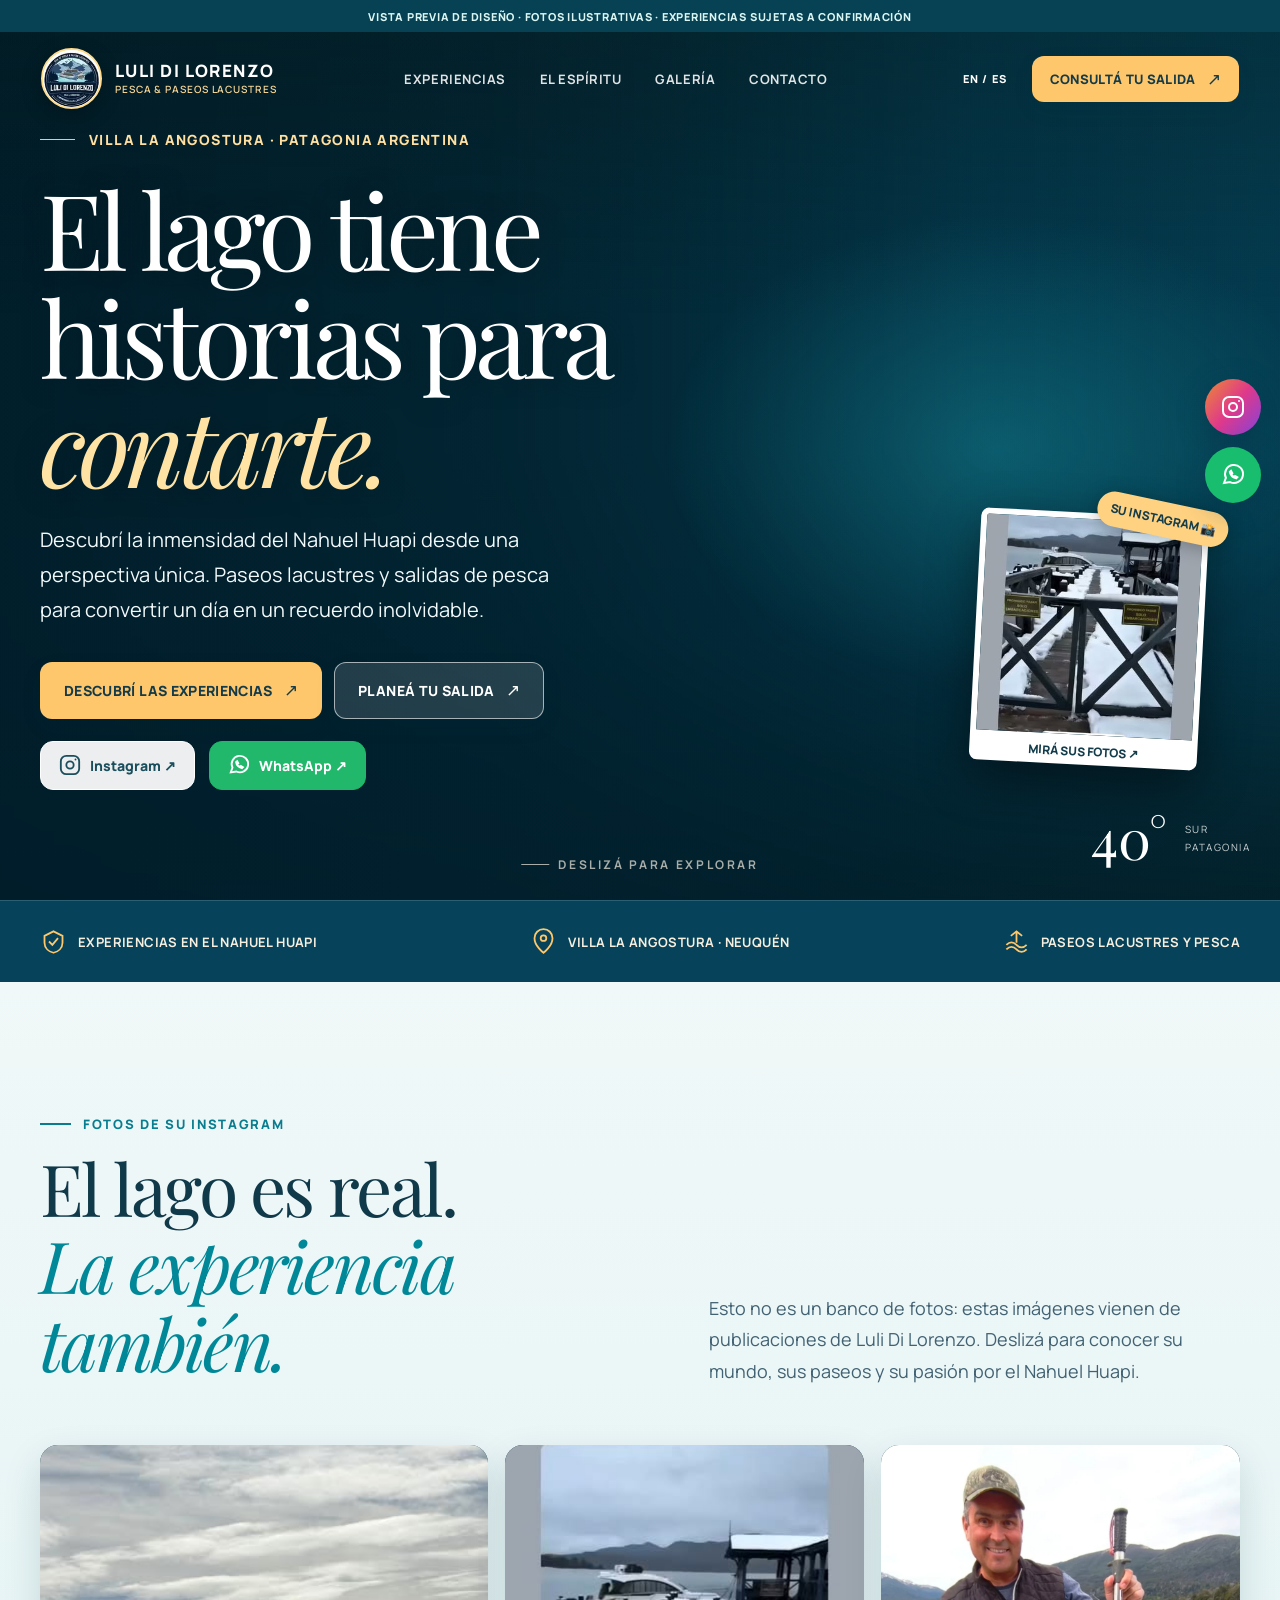
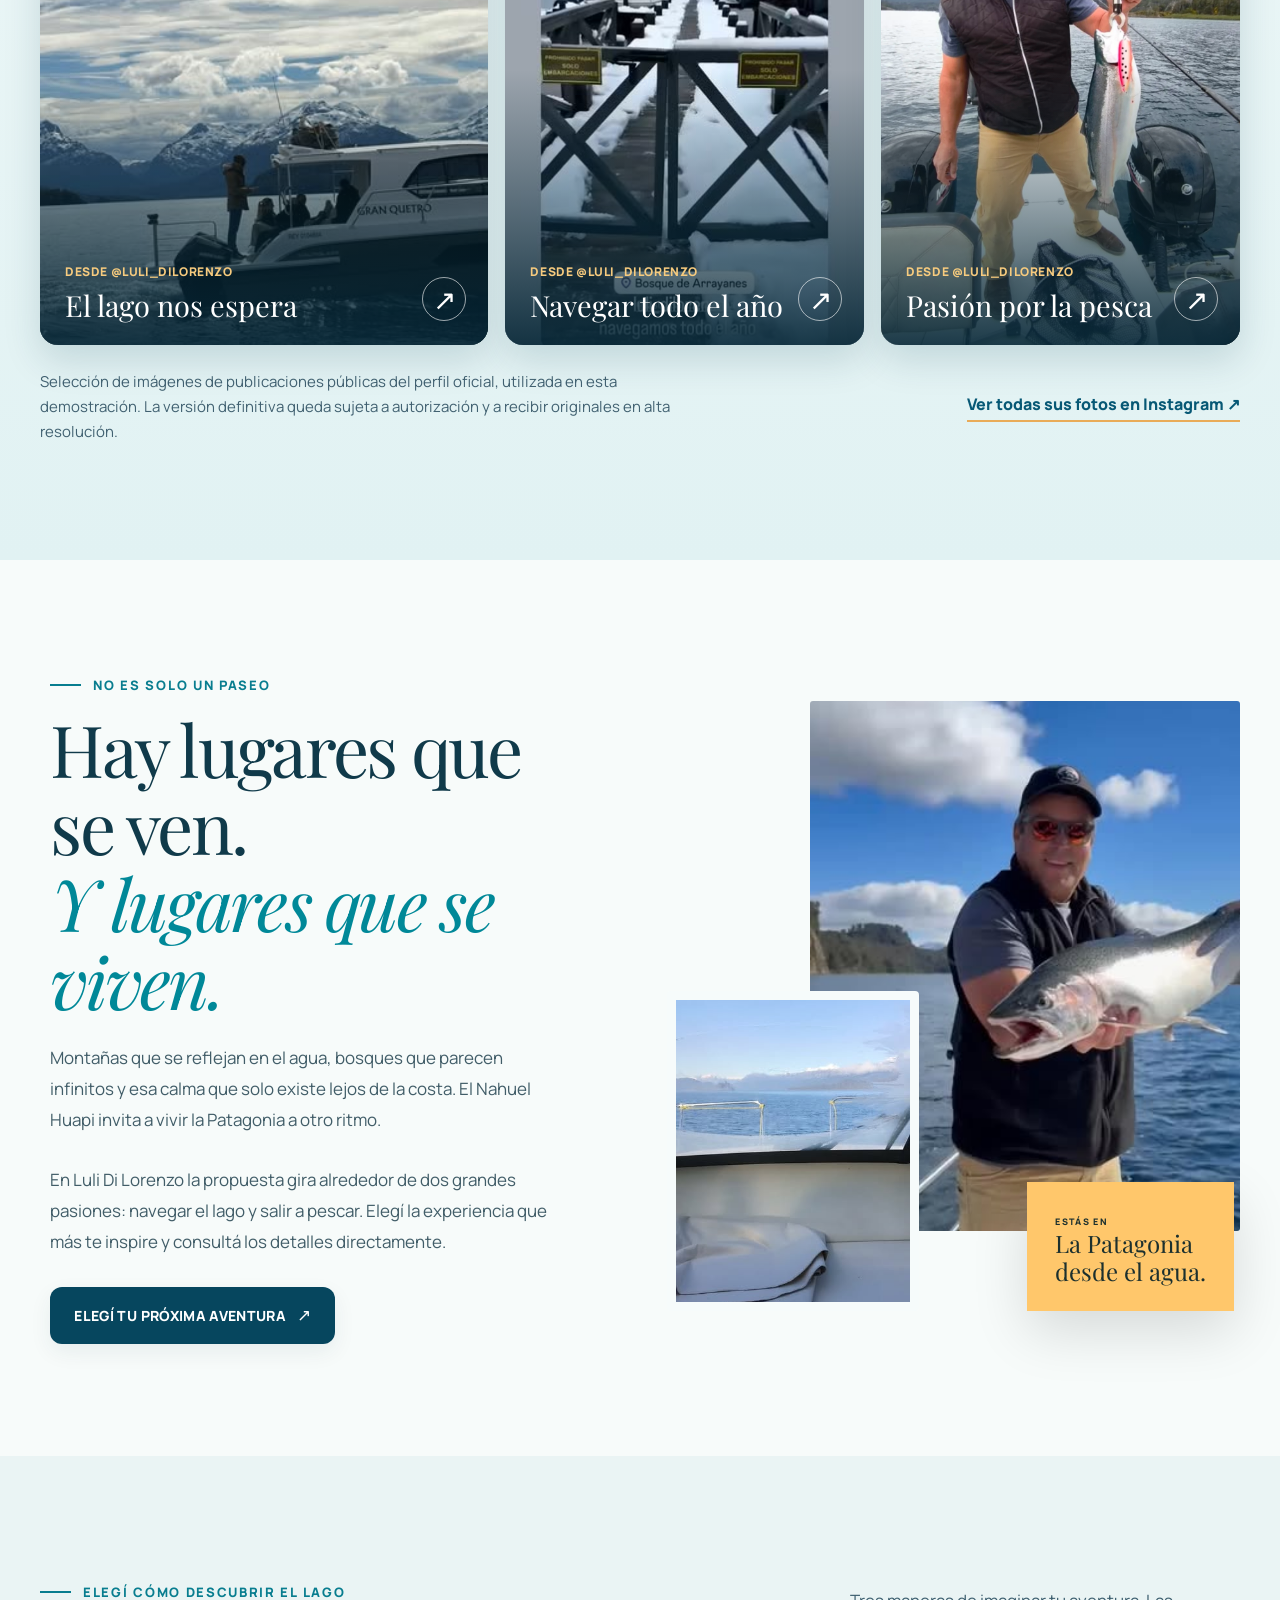
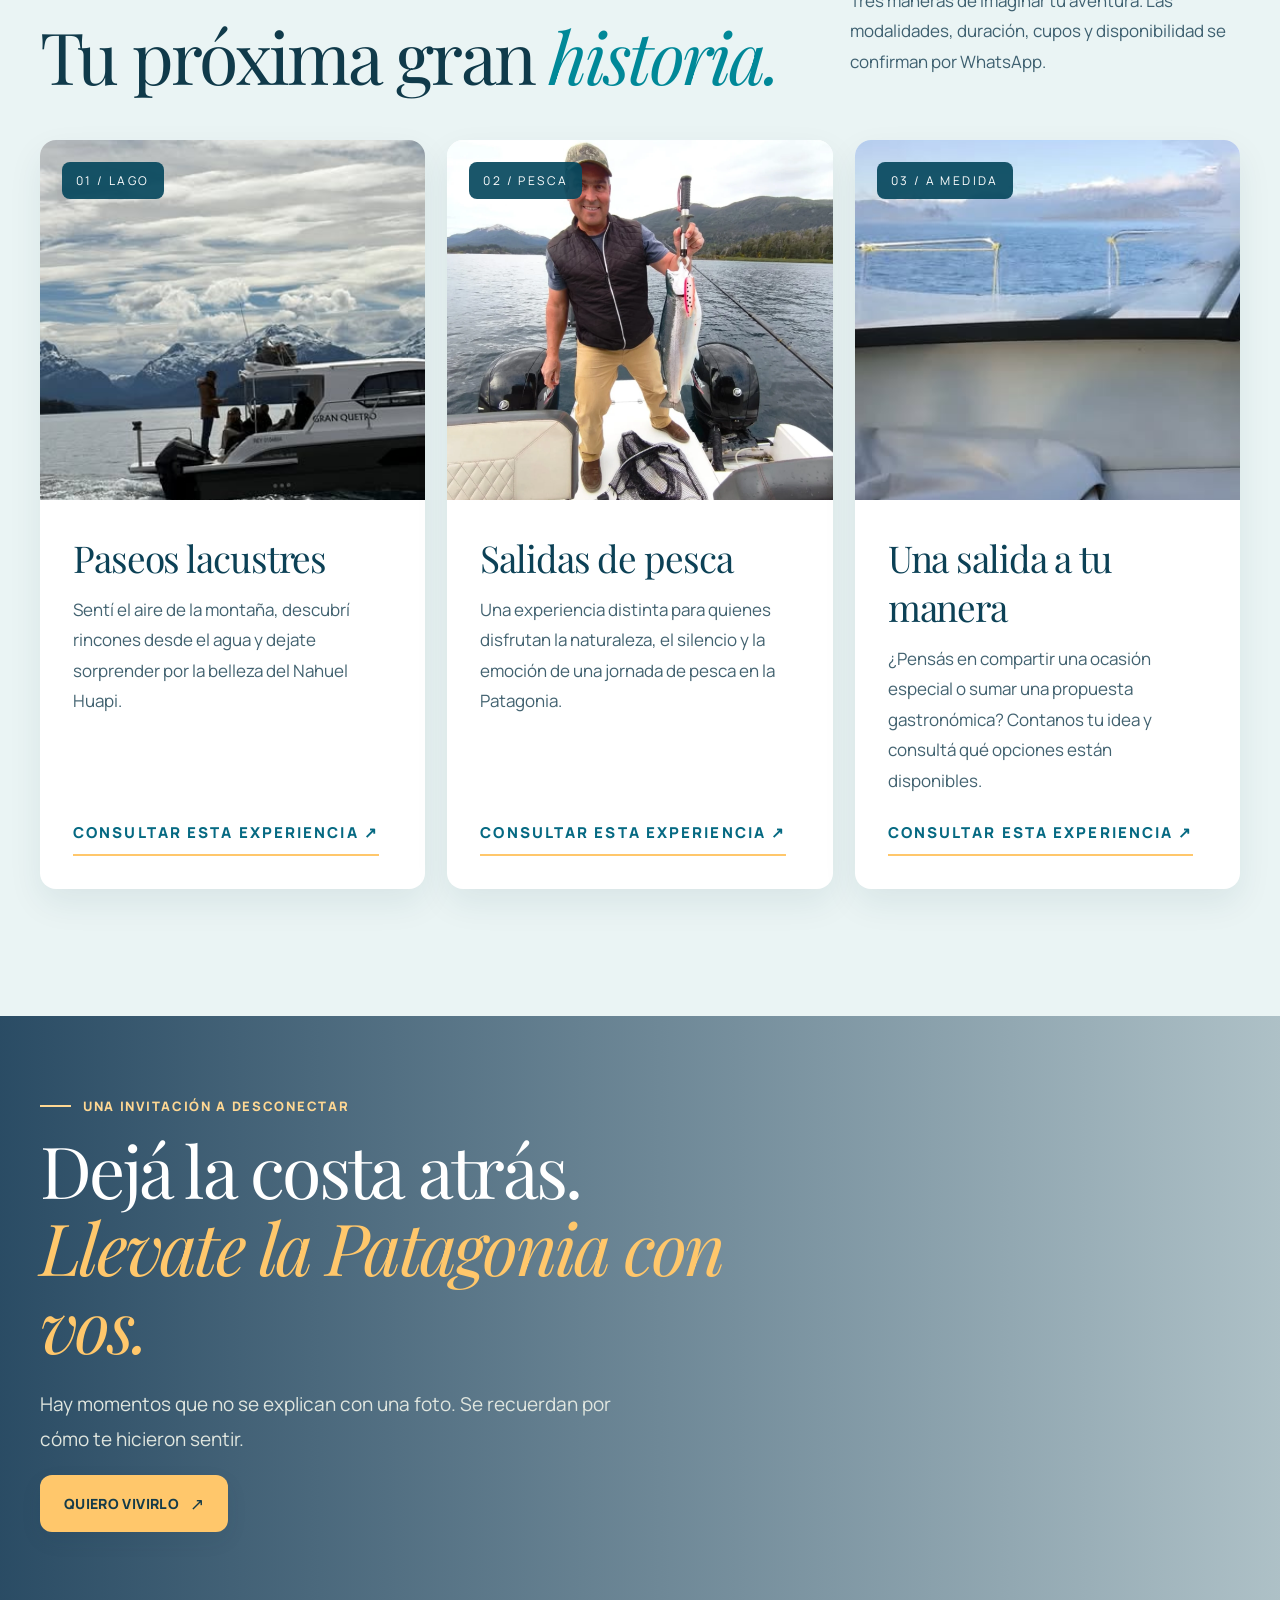
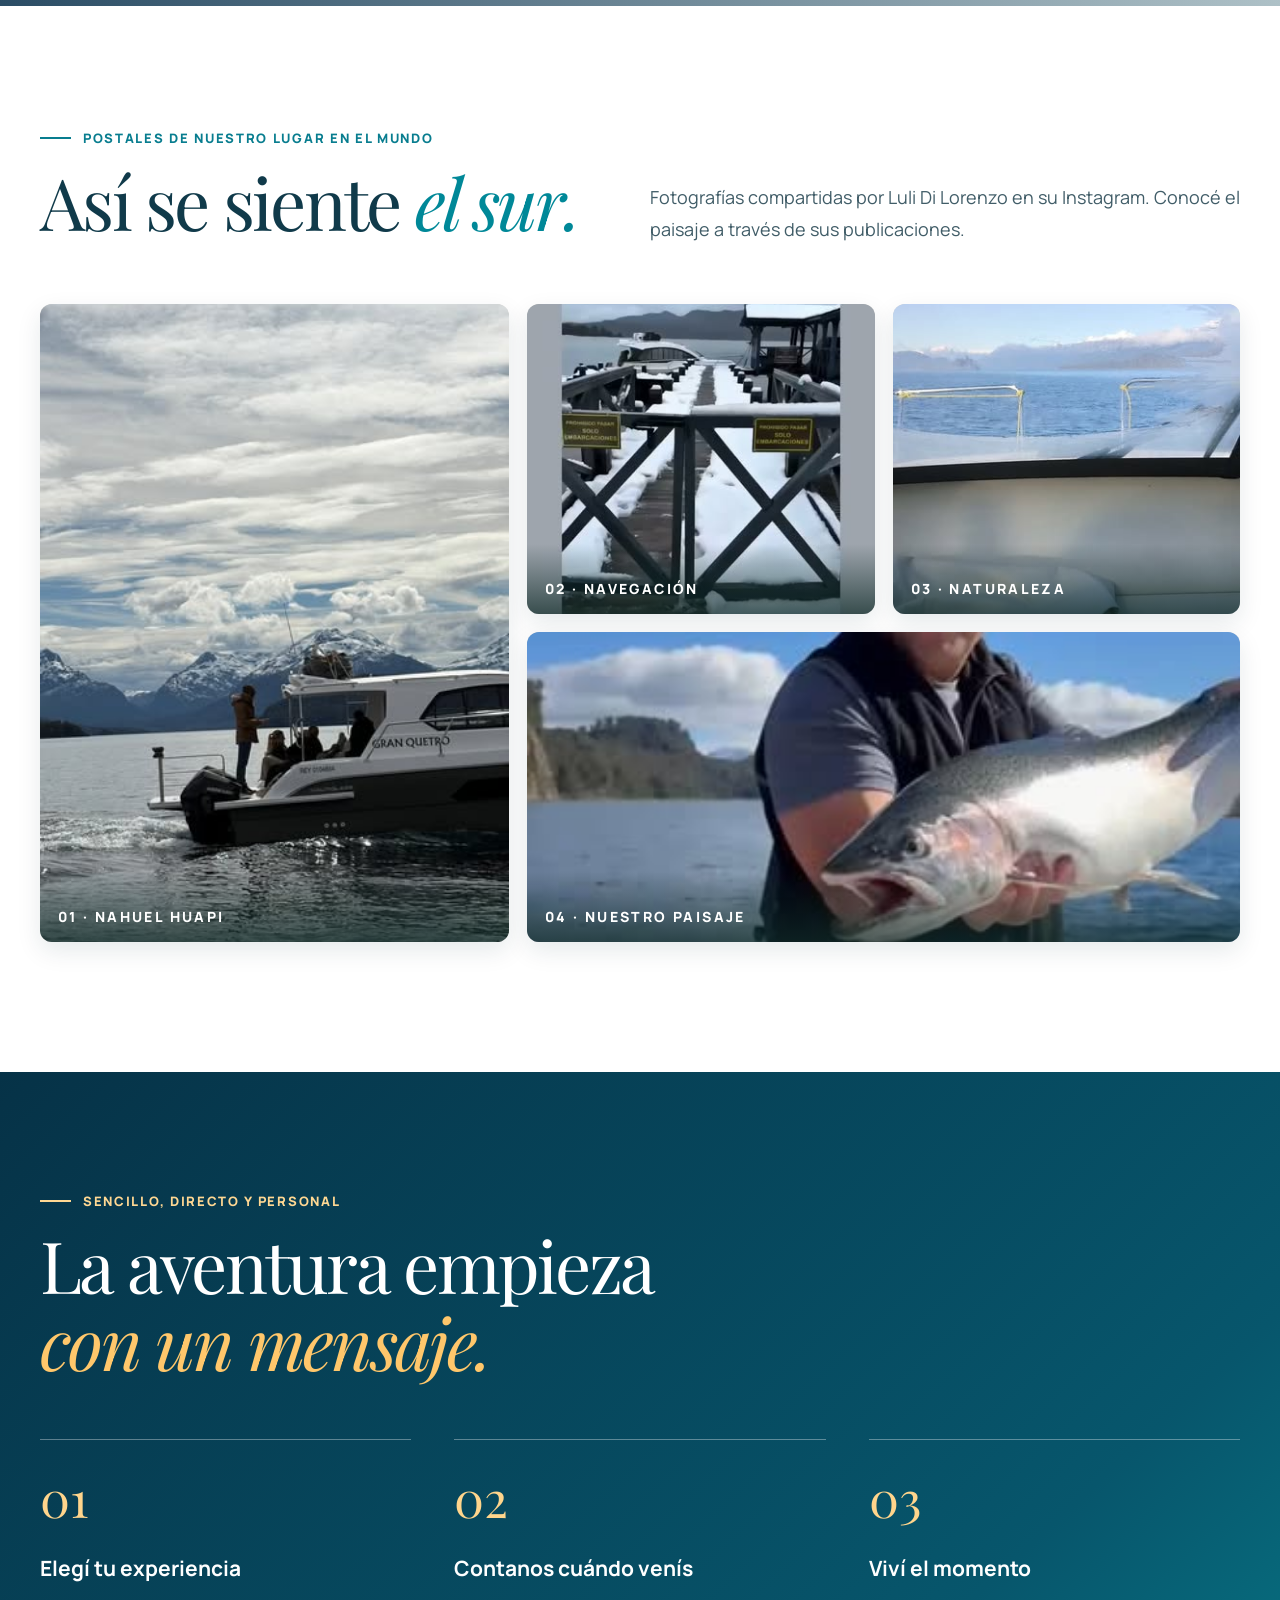
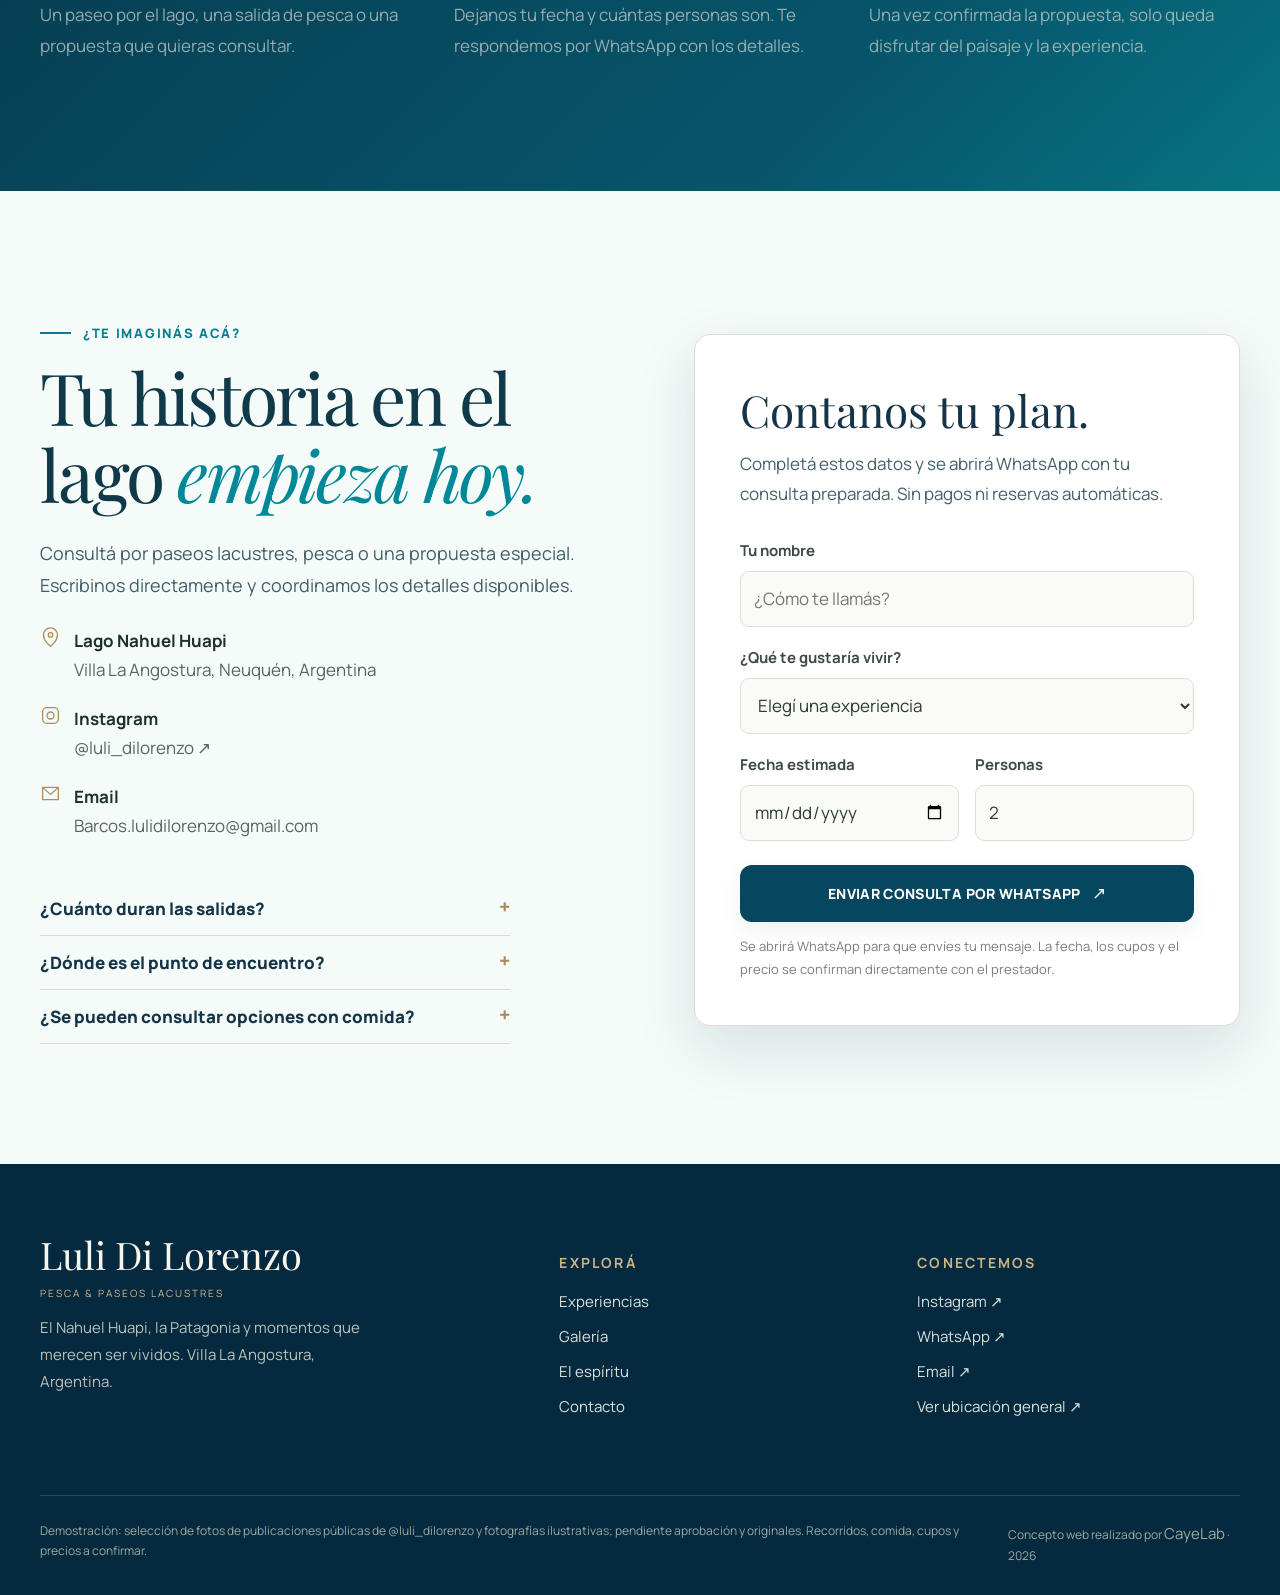
==== commit 12bf122a: "feat: destacar galería real de Instagram al inicio y sustituir fotos genéricas por publicaciones pro" ====
--- a/luli-di-lorenzo/index.html
+++ b/luli-di-lorenzo/index.html
@@ -225,6 +225,32 @@
         <div class="trust-item"><svg viewBox="0 0 24 24" fill="none" stroke="currentColor" stroke-width="1.6"><path d="M3 15c3-3 6-3 9 0s6 3 9 0M3 19c3-3 6-3 9 0s6 3 9 0M7 7l5-4 5 4M12 3v10"/></svg><span data-i18n="trust3">Paseos lacustres y pesca</span></div>
       </div>
     </div>
+    <section class="real-media" id="redes" aria-label="Fotos reales de publicaciones de Luli Di Lorenzo en Instagram">
+      <div class="container">
+        <div class="media-heading reveal">
+          <div><span class="eyebrow" data-i18n="mediaKicker">Fotos de su Instagram</span><h2 class="display" data-i18n-html="mediaTitle">El lago es real.<br><em>La experiencia también.</em></h2></div>
+          <p data-i18n="mediaDesc">Esto no es un banco de fotos: estas imágenes vienen de publicaciones de Luli Di Lorenzo. Deslizá para conocer su mundo, sus paseos y su pasión por el Nahuel Huapi.</p>
+        </div>
+        <div class="media-gallery" role="list">
+          <a class="media-tile reveal" role="listitem" href="https://www.instagram.com/luli_dilorenzo/reel/DeadhDEOC1j/" target="_blank" rel="noopener noreferrer">
+            <img src="assets/insta-lago-01.jpg" alt="Publicación de Luli Di Lorenzo con una imagen del lago o embarcación" loading="lazy" onerror="this.onerror=null;this.src='https://images.pexels.com/photos/13626381/pexels-photo-13626381.jpeg?auto=compress&amp;cs=tinysrgb&amp;w=1000'">
+            <span class="tile-label"><span><small>DESDE @LULI_DILORENZO</small><strong data-i18n="mediaCard1">El lago nos espera</strong></span><span class="up" aria-hidden="true">↗</span></span>
+          </a>
+          <a class="media-tile reveal" role="listitem" href="https://www.instagram.com/luli_dilorenzo/reel/DbbMoEwOY0t/" target="_blank" rel="noopener noreferrer">
+            <img src="assets/insta-lago-02.jpg" alt="Publicación de Luli Di Lorenzo sobre sus paseos lacustres" loading="lazy" onerror="this.onerror=null;this.src='https://images.pexels.com/photos/36912949/pexels-photo-36912949.jpeg?auto=compress&amp;cs=tinysrgb&amp;w=1000'">
+            <span class="tile-label"><span><small>DESDE @LULI_DILORENZO</small><strong data-i18n="mediaCard2">Navegar todo el año</strong></span><span class="up" aria-hidden="true">↗</span></span>
+          </a>
+          <a class="media-tile reveal" role="listitem" href="https://www.instagram.com/luli_dilorenzo/p/DQky4ojjt9Y/" target="_blank" rel="noopener noreferrer">
+            <img src="assets/insta-pesca-02.webp" alt="Fotografía de pesca publicada por Luli Di Lorenzo" loading="lazy" onerror="this.onerror=null;this.src='https://images.pexels.com/photos/13626381/pexels-photo-13626381.jpeg?auto=compress&amp;cs=tinysrgb&amp;w=1000'">
+            <span class="tile-label"><span><small>DESDE @LULI_DILORENZO</small><strong data-i18n="mediaCard3">Pasión por la pesca</strong></span><span class="up" aria-hidden="true">↗</span></span>
+          </a>
+        </div>
+        <div class="media-bottom">
+          <p data-i18n="mediaFoot">Selección de imágenes de publicaciones públicas del perfil oficial, utilizada en esta demostración. La versión definitiva queda sujeta a autorización y a recibir originales en alta resolución.</p>
+          <a href="https://www.instagram.com/luli_dilorenzo/" target="_blank" rel="noopener noreferrer" data-i18n="mediaAll">Ver todas sus fotos en Instagram ↗</a>
+        </div>
+      </div>
+    </section>
     <section class="intro" id="nosotros">
       <div class="container intro-grid">
         <div class="intro-text reveal">
@@ -235,8 +261,8 @@
           <a href="#experiencias" class="btn btn-dark"><span data-i18n="aboutButton">Elegí tu próxima aventura</span> <span class="arrow">↗</span></a>
         </div>
         <div class="intro-images reveal">
-          <img class="intro-main" src="https://images.pexels.com/photos/33124211/pexels-photo-33124211.jpeg?auto=compress&cs=tinysrgb&w=1000" alt="Lago y montañas de Villa La Angostura" loading="lazy">
-          <img class="intro-small" src="https://images.pexels.com/photos/16693904/pexels-photo-16693904.jpeg?auto=compress&cs=tinysrgb&w=660" alt="Costa de lago entre bosques patagónicos" loading="lazy">
+          <img class="intro-main" src="assets/insta-lago-04.jpg" alt="Lago y montañas de Villa La Angostura" loading="lazy">
+          <img class="intro-small" src="assets/insta-lago-03.jpg" alt="Costa de lago entre bosques patagónicos" loading="lazy">
           <div class="intro-stamp"><small>ESTÁS EN</small><span>La Patagonia<br>desde el agua.</span></div>
         </div>
       </div>
@@ -273,42 +299,16 @@
     </section>
     <section class="gallery" id="galeria">
       <div class="container">
-        <div class="gallery-top reveal"><div><span class="eyebrow" data-i18n="galleryKicker">Postales de nuestro lugar en el mundo</span><h2 class="display" data-i18n-html="galleryTitle">Así se siente <em>el sur.</em></h2></div><p class="lead" data-i18n="galleryDesc">Una pequeña muestra del paisaje. Pronto, las fotos reales de las excursiones de Luli Di Lorenzo.</p></div>
+        <div class="gallery-top reveal"><div><span class="eyebrow" data-i18n="galleryKicker">Postales de nuestro lugar en el mundo</span><h2 class="display" data-i18n-html="galleryTitle">Así se siente <em>el sur.</em></h2></div><p class="lead" data-i18n="galleryDesc">Fotografías compartidas por Luli Di Lorenzo en su Instagram. Conocé el paisaje a través de sus publicaciones.</p></div>
         <div class="gallery-grid">
-          <button class="gallery-button" type="button" aria-label="Ampliar imagen del lago" data-photo="https://images.pexels.com/photos/13626381/pexels-photo-13626381.jpeg?auto=compress&cs=tinysrgb&w=1800" data-caption="Nahuel Huapi · Villa La Angostura"><img src="https://images.pexels.com/photos/13626381/pexels-photo-13626381.jpeg?auto=compress&cs=tinysrgb&w=900" alt="Vista aérea del lago Nahuel Huapi" loading="lazy"><span>01 · Nahuel Huapi</span></button>
-          <button class="gallery-button" type="button" aria-label="Ampliar imagen de paseo lacustre" data-photo="https://images.pexels.com/photos/36912949/pexels-photo-36912949.jpeg?auto=compress&cs=tinysrgb&w=1800" data-caption="Navegación · Patagonia"><img src="https://images.pexels.com/photos/36912949/pexels-photo-36912949.jpeg?auto=compress&cs=tinysrgb&w=700" alt="Embarcación navegando en un lago" loading="lazy"><span>02 · Navegación</span></button>
-          <button class="gallery-button" type="button" aria-label="Ampliar imagen de bosque" data-photo="https://images.pexels.com/photos/16693904/pexels-photo-16693904.jpeg?auto=compress&cs=tinysrgb&w=1800" data-caption="Naturaleza · Patagonia"><img src="https://images.pexels.com/photos/16693904/pexels-photo-16693904.jpeg?auto=compress&cs=tinysrgb&w=700" alt="Bosque junto a lago de color turquesa" loading="lazy"><span>03 · Naturaleza</span></button>
-          <button class="gallery-button" type="button" aria-label="Ampliar paisaje de Villa La Angostura" data-photo="https://images.pexels.com/photos/33124211/pexels-photo-33124211.jpeg?auto=compress&cs=tinysrgb&w=1800" data-caption="Paisaje · Villa La Angostura"><img src="https://images.pexels.com/photos/33124211/pexels-photo-33124211.jpeg?auto=compress&cs=tinysrgb&w=900" alt="Lago rodeado de montañas en Villa La Angostura" loading="lazy"><span>04 · Nuestro paisaje</span></button>
+          <button class="gallery-button" type="button" aria-label="Ampliar imagen del lago" data-photo="assets/insta-lago-01.jpg" data-caption="Nahuel Huapi · Villa La Angostura"><img src="assets/insta-lago-01.jpg" alt="Publicación original de Instagram de Luli Di Lorenzo" loading="lazy"><span>01 · Nahuel Huapi</span></button>
+          <button class="gallery-button" type="button" aria-label="Ampliar imagen de paseo lacustre" data-photo="assets/insta-lago-02.jpg" data-caption="Navegación · Patagonia"><img src="assets/insta-lago-02.jpg" alt="Publicación original de Instagram de Luli Di Lorenzo" loading="lazy"><span>02 · Navegación</span></button>
+          <button class="gallery-button" type="button" aria-label="Ampliar imagen de bosque" data-photo="assets/insta-lago-03.jpg" data-caption="Naturaleza · Patagonia"><img src="assets/insta-lago-03.jpg" alt="Publicación original de Instagram de Luli Di Lorenzo" loading="lazy"><span>03 · Naturaleza</span></button>
+          <button class="gallery-button" type="button" aria-label="Ampliar paisaje de Villa La Angostura" data-photo="assets/insta-lago-04.jpg" data-caption="Paisaje · Villa La Angostura"><img src="assets/insta-lago-04.jpg" alt="Lago rodeado de montañas en Villa La Angostura" loading="lazy"><span>04 · Nuestro paisaje</span></button>
         </div>
       </div>
     </section>
 
-    <section class="real-media" id="redes" aria-label="Fotos reales de publicaciones de Luli Di Lorenzo en Instagram">
-      <div class="container">
-        <div class="media-heading reveal">
-          <div><span class="eyebrow" data-i18n="mediaKicker">Fotos de su Instagram</span><h2 class="display" data-i18n-html="mediaTitle">El lago es real.<br><em>La experiencia también.</em></h2></div>
-          <p data-i18n="mediaDesc">Esto no es un banco de fotos: estas imágenes vienen de publicaciones de Luli Di Lorenzo. Deslizá para conocer su mundo, sus paseos y su pasión por el Nahuel Huapi.</p>
-        </div>
-        <div class="media-gallery" role="list">
-          <a class="media-tile reveal" role="listitem" href="https://www.instagram.com/luli_dilorenzo/reel/DeadhDEOC1j/" target="_blank" rel="noopener noreferrer">
-            <img src="assets/insta-lago-01.jpg" alt="Publicación de Luli Di Lorenzo con una imagen del lago o embarcación" loading="lazy" onerror="this.onerror=null;this.src='https://images.pexels.com/photos/13626381/pexels-photo-13626381.jpeg?auto=compress&amp;cs=tinysrgb&amp;w=1000'">
-            <span class="tile-label"><span><small>DESDE @LULI_DILORENZO</small><strong data-i18n="mediaCard1">El lago nos espera</strong></span><span class="up" aria-hidden="true">↗</span></span>
-          </a>
-          <a class="media-tile reveal" role="listitem" href="https://www.instagram.com/luli_dilorenzo/reel/DbbMoEwOY0t/" target="_blank" rel="noopener noreferrer">
-            <img src="assets/insta-lago-02.jpg" alt="Publicación de Luli Di Lorenzo sobre sus paseos lacustres" loading="lazy" onerror="this.onerror=null;this.src='https://images.pexels.com/photos/36912949/pexels-photo-36912949.jpeg?auto=compress&amp;cs=tinysrgb&amp;w=1000'">
-            <span class="tile-label"><span><small>DESDE @LULI_DILORENZO</small><strong data-i18n="mediaCard2">Navegar todo el año</strong></span><span class="up" aria-hidden="true">↗</span></span>
-          </a>
-          <a class="media-tile reveal" role="listitem" href="https://www.instagram.com/luli_dilorenzo/p/DQky4ojjt9Y/" target="_blank" rel="noopener noreferrer">
-            <img src="assets/insta-pesca-02.webp" alt="Fotografía de pesca publicada por Luli Di Lorenzo" loading="lazy" onerror="this.onerror=null;this.src='https://images.pexels.com/photos/13626381/pexels-photo-13626381.jpeg?auto=compress&amp;cs=tinysrgb&amp;w=1000'">
-            <span class="tile-label"><span><small>DESDE @LULI_DILORENZO</small><strong data-i18n="mediaCard3">Pasión por la pesca</strong></span><span class="up" aria-hidden="true">↗</span></span>
-          </a>
-        </div>
-        <div class="media-bottom">
-          <p data-i18n="mediaFoot">Selección de imágenes de publicaciones públicas del perfil oficial, utilizada en esta demostración. La versión definitiva queda sujeta a autorización y a recibir originales en alta resolución.</p>
-          <a href="https://www.instagram.com/luli_dilorenzo/" target="_blank" rel="noopener noreferrer" data-i18n="mediaAll">Ver todas sus fotos en Instagram ↗</a>
-        </div>
-      </div>
-    </section>
     <section class="steps">
       <div class="container">
         <span class="eyebrow" data-i18n="stepsKicker">Sencillo, directo y personal</span>
@@ -383,7 +383,7 @@
       var tr={
         en:{
           mediaKicker:'Photos from their Instagram',mediaTitle:'The lake is real.<br><em>So is the experience.</em>',mediaDesc:'These images come from posts shared by Luli Di Lorenzo. Swipe to discover their world, boat trips and passion for Lake Nahuel Huapi.',mediaCard1:'The lake awaits',mediaCard2:'Boating all year round',mediaCard3:'Passion for fishing',mediaFoot:'Images from public posts on the official profile, used in this preview. The final version requires approval and original high-resolution files.',mediaAll:'See all Instagram photos ↗',
-          preview:'DESIGN PREVIEW · SAMPLE PHOTOS · EXPERIENCES SUBJECT TO CONFIRMATION',brandSub:'FISHING & LAKE EXCURSIONS',navExperiences:'Experiences',navAbout:'Our story',navGallery:'Gallery',navContact:'Contact',navBook:'Plan your outing',heroKicker:'Villa La Angostura · Argentine Patagonia',heroTitle:'The lake has<br>stories to <em>tell you.</em>',heroDesc:'Discover the magnificence of Lake Nahuel Huapi from a different perspective. Scenic boat trips and fishing outings that turn a day into an unforgettable memory.',heroExplore:'Explore experiences',heroTalk:'Plan your outing',scroll:'Scroll to explore',trust1:'Experiences on Lake Nahuel Huapi',trust2:'Villa La Angostura · Neuquén',trust3:'Boat trips & fishing',aboutKicker:'More than a boat ride',aboutTitle:'Some places you see.<br><em>Others you truly feel.</em>',aboutP1:'Mountains mirrored in the water, endless-looking forests and a peace you can only find far from shore. Lake Nahuel Huapi invites you to discover Patagonia at a different pace.',aboutP2:'Luli Di Lorenzo revolves around two great passions: exploring the lake by boat and fishing. Choose your experience and enquire directly about all the details.',aboutButton:'Choose your next adventure',expKicker:'Find your way to discover the lake',expTitle:'Your next great <em>story.</em>',expP:'Three ways to imagine your adventure. Activities, duration, group sizes and availability are confirmed via WhatsApp.',card1Title:'Scenic boat trips',card1Desc:'Feel the mountain breeze, discover beautiful places from the water and let Nahuel Huapi amaze you.',card2Title:'Fishing outings',card2Desc:'A different experience for those who love nature, peaceful moments and the thrill of fishing in Patagonia.',card3Title:'Made for your moment',card3Desc:'Planning a special occasion or curious about a food experience? Tell us your idea and ask what options are available.',cardButton:'Enquire about this experience ↗',quoteKicker:'An invitation to disconnect',quoteTitle:'Leave the shore behind.<br><em>Take Patagonia with you.</em>',quoteDesc:'Some moments cannot be captured in a picture. You remember them for how they made you feel.',quoteButton:'I want to experience it',galleryKicker:'Postcards from our corner of the world',galleryTitle:'This is what <em>Patagonia feels like.</em>',galleryDesc:'A glimpse of the landscape. Real photos from Luli Di Lorenzo excursions will be added soon.',stepsKicker:'Simple, direct and personal',stepsTitle:'Every adventure begins <em>with a message.</em>',step1Title:'Choose your experience',step1Desc:'A boat trip, a fishing outing or a custom proposal you would like to enquire about.',step2Title:'Tell us your dates',step2Desc:'Share your preferred date and party size. We will contact you via WhatsApp with details.',step3Title:'Enjoy the moment',step3Desc:'Once your outing is confirmed, all that is left is to enjoy the landscape and the experience.',contactKicker:'Can you picture yourself here?',contactTitle:'Your lake story <em>starts today.</em>',contactDesc:'Ask about scenic boat trips, fishing or a special outing. Contact us directly to coordinate the available options.',faq1q:'How long are the outings?',faq1a:'Duration and itineraries are confirmed directly for each available experience.',faq2q:'Where is the meeting point?',faq2a:'The exact departure point is confirmed once the excursion is arranged.',faq3q:'Can we ask about food options?',faq3a:'Yes. You can ask about any culinary or custom outings that may be available on your preferred date. Availability is not yet confirmed.',formTitle:'Tell us your plan.',formDesc:'Fill out the details and WhatsApp will open with your message ready to send. No payments or automatic booking.',formName:'Your name',formExp:'What would you like to experience?',formChoose:'Choose an experience',formCustom:'Custom outing / food options',formDate:'Preferred date',formPeople:'People',formSend:'Send enquiry via WhatsApp',formFoot:'WhatsApp will open for you to send the message. Dates, availability and prices are confirmed directly with the operator.',footerDesc:'Lake Nahuel Huapi, Patagonia and moments worth living. Villa La Angostura, Argentina.',footerExplore:'Explore',footerConnect:'Connect with us',footerMap:'See general location ↗',footerNote:'Concept preview: sample Pexels photography, not photos belonging to Luli Di Lorenzo. Itineraries, food, capacity and prices to be confirmed.',footerMade:'Web concept by',mobileText:'Ready to explore<br>Lake Nahuel Huapi?',mobileButton:'Ask about a trip'
+          preview:'DESIGN PREVIEW · SAMPLE PHOTOS · EXPERIENCES SUBJECT TO CONFIRMATION',brandSub:'FISHING & LAKE EXCURSIONS',navExperiences:'Experiences',navAbout:'Our story',navGallery:'Gallery',navContact:'Contact',navBook:'Plan your outing',heroKicker:'Villa La Angostura · Argentine Patagonia',heroTitle:'The lake has<br>stories to <em>tell you.</em>',heroDesc:'Discover the magnificence of Lake Nahuel Huapi from a different perspective. Scenic boat trips and fishing outings that turn a day into an unforgettable memory.',heroExplore:'Explore experiences',heroTalk:'Plan your outing',scroll:'Scroll to explore',trust1:'Experiences on Lake Nahuel Huapi',trust2:'Villa La Angostura · Neuquén',trust3:'Boat trips & fishing',aboutKicker:'More than a boat ride',aboutTitle:'Some places you see.<br><em>Others you truly feel.</em>',aboutP1:'Mountains mirrored in the water, endless-looking forests and a peace you can only find far from shore. Lake Nahuel Huapi invites you to discover Patagonia at a different pace.',aboutP2:'Luli Di Lorenzo revolves around two great passions: exploring the lake by boat and fishing. Choose your experience and enquire directly about all the details.',aboutButton:'Choose your next adventure',expKicker:'Find your way to discover the lake',expTitle:'Your next great <em>story.</em>',expP:'Three ways to imagine your adventure. Activities, duration, group sizes and availability are confirmed via WhatsApp.',card1Title:'Scenic boat trips',card1Desc:'Feel the mountain breeze, discover beautiful places from the water and let Nahuel Huapi amaze you.',card2Title:'Fishing outings',card2Desc:'A different experience for those who love nature, peaceful moments and the thrill of fishing in Patagonia.',card3Title:'Made for your moment',card3Desc:'Planning a special occasion or curious about a food experience? Tell us your idea and ask what options are available.',cardButton:'Enquire about this experience ↗',quoteKicker:'An invitation to disconnect',quoteTitle:'Leave the shore behind.<br><em>Take Patagonia with you.</em>',quoteDesc:'Some moments cannot be captured in a picture. You remember them for how they made you feel.',quoteButton:'I want to experience it',galleryKicker:'Postcards from our corner of the world',galleryTitle:'This is what <em>Patagonia feels like.</em>',galleryDesc:'Photos shared on Luli Di Lorenzo’s Instagram. Explore the landscape through their posts.',stepsKicker:'Simple, direct and personal',stepsTitle:'Every adventure begins <em>with a message.</em>',step1Title:'Choose your experience',step1Desc:'A boat trip, a fishing outing or a custom proposal you would like to enquire about.',step2Title:'Tell us your dates',step2Desc:'Share your preferred date and party size. We will contact you via WhatsApp with details.',step3Title:'Enjoy the moment',step3Desc:'Once your outing is confirmed, all that is left is to enjoy the landscape and the experience.',contactKicker:'Can you picture yourself here?',contactTitle:'Your lake story <em>starts today.</em>',contactDesc:'Ask about scenic boat trips, fishing or a special outing. Contact us directly to coordinate the available options.',faq1q:'How long are the outings?',faq1a:'Duration and itineraries are confirmed directly for each available experience.',faq2q:'Where is the meeting point?',faq2a:'The exact departure point is confirmed once the excursion is arranged.',faq3q:'Can we ask about food options?',faq3a:'Yes. You can ask about any culinary or custom outings that may be available on your preferred date. Availability is not yet confirmed.',formTitle:'Tell us your plan.',formDesc:'Fill out the details and WhatsApp will open with your message ready to send. No payments or automatic booking.',formName:'Your name',formExp:'What would you like to experience?',formChoose:'Choose an experience',formCustom:'Custom outing / food options',formDate:'Preferred date',formPeople:'People',formSend:'Send enquiry via WhatsApp',formFoot:'WhatsApp will open for you to send the message. Dates, availability and prices are confirmed directly with the operator.',footerDesc:'Lake Nahuel Huapi, Patagonia and moments worth living. Villa La Angostura, Argentina.',footerExplore:'Explore',footerConnect:'Connect with us',footerMap:'See general location ↗',footerNote:'Concept preview: sample Pexels photography, not photos belonging to Luli Di Lorenzo. Itineraries, food, capacity and prices to be confirmed.',footerMade:'Web concept by',mobileText:'Ready to explore<br>Lake Nahuel Huapi?',mobileButton:'Ask about a trip'
         }
       };
       var nav=document.getElementById('nav'), navlinks=document.getElementById('navlinks'), toggle=document.getElementById('menuToggle');
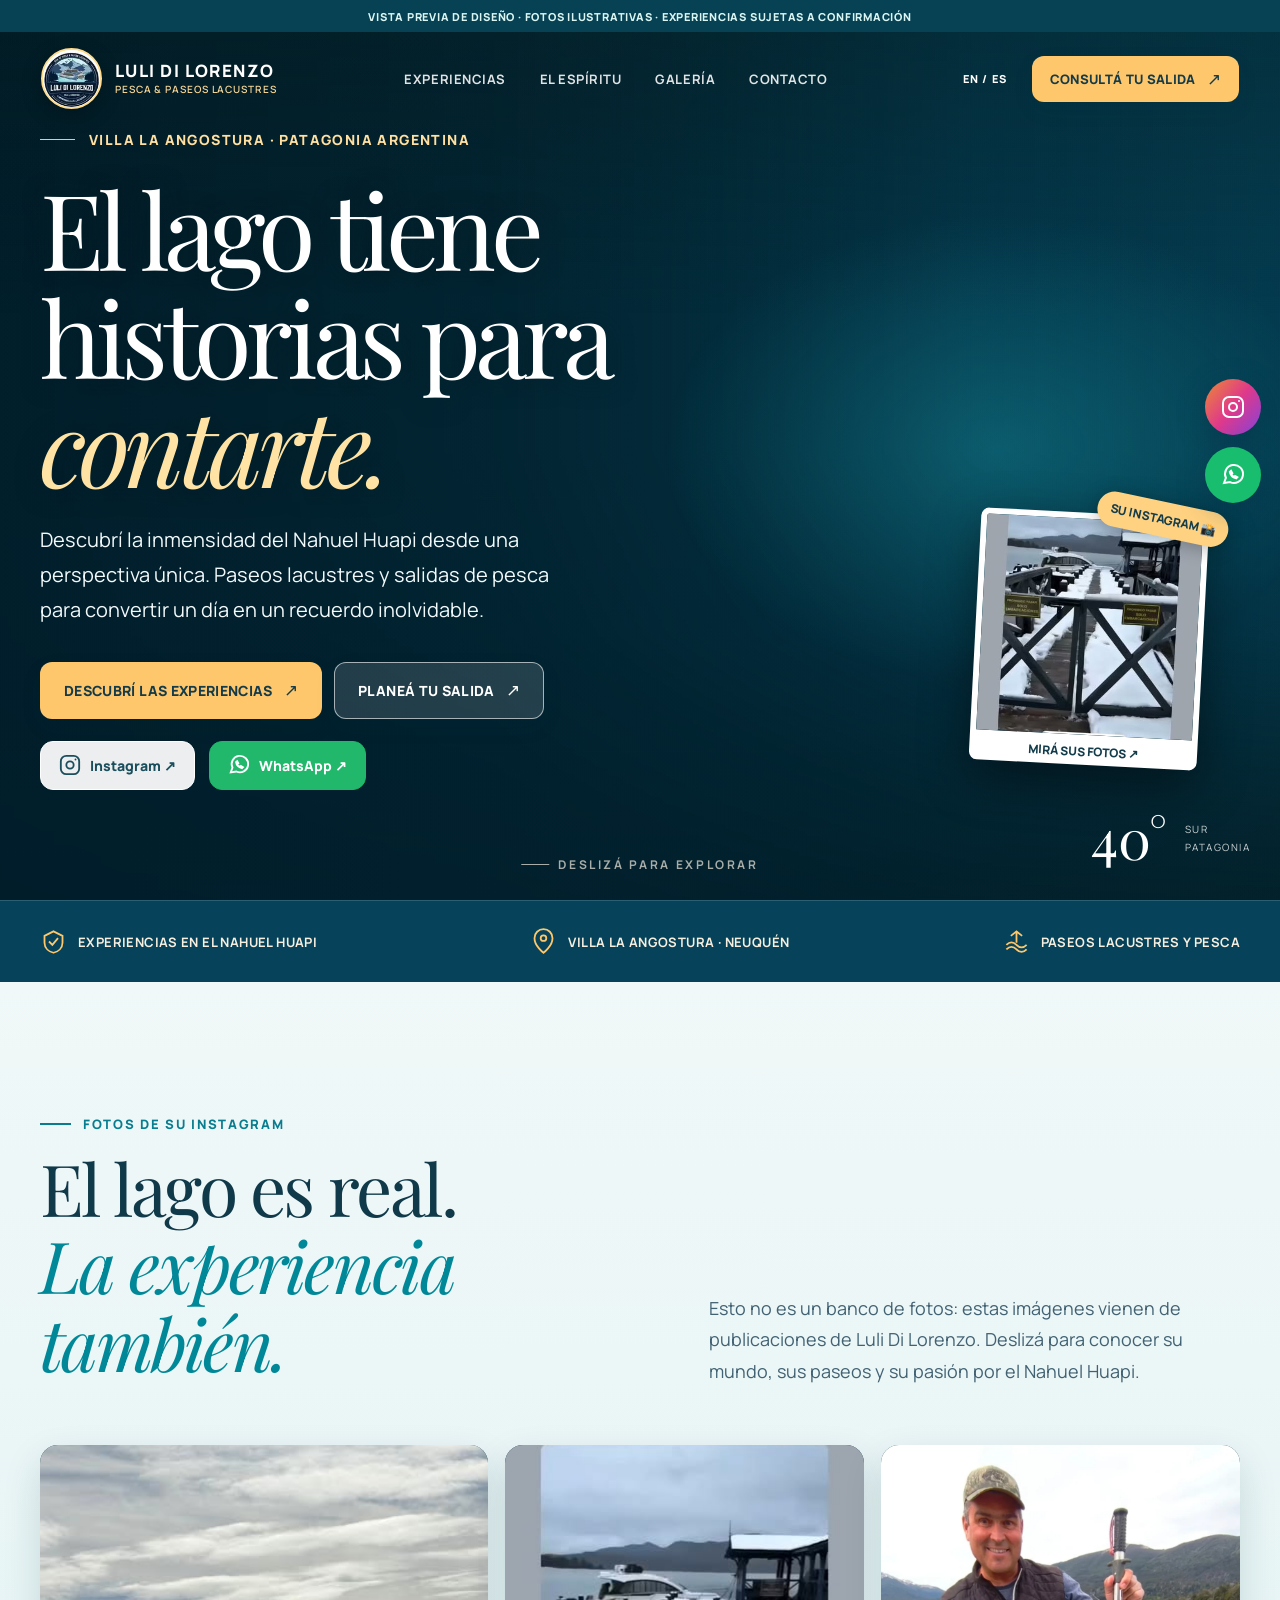
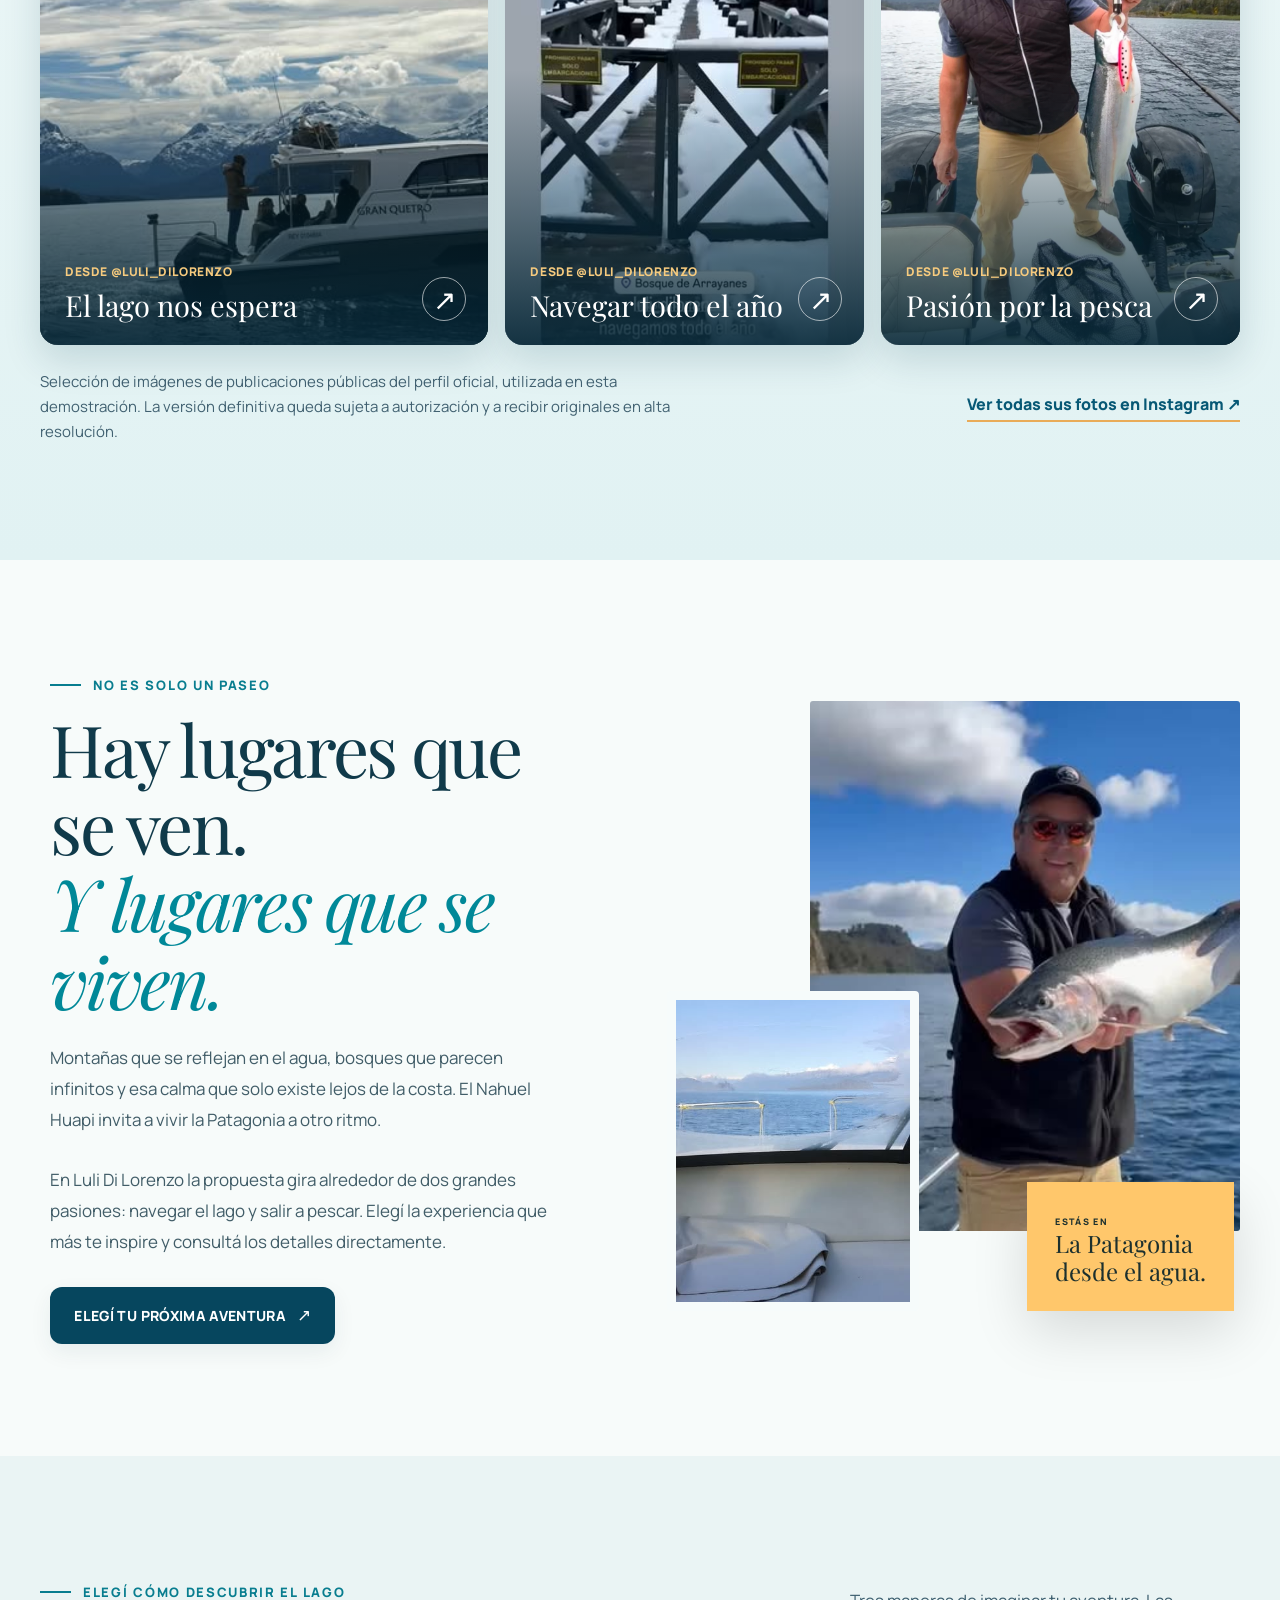
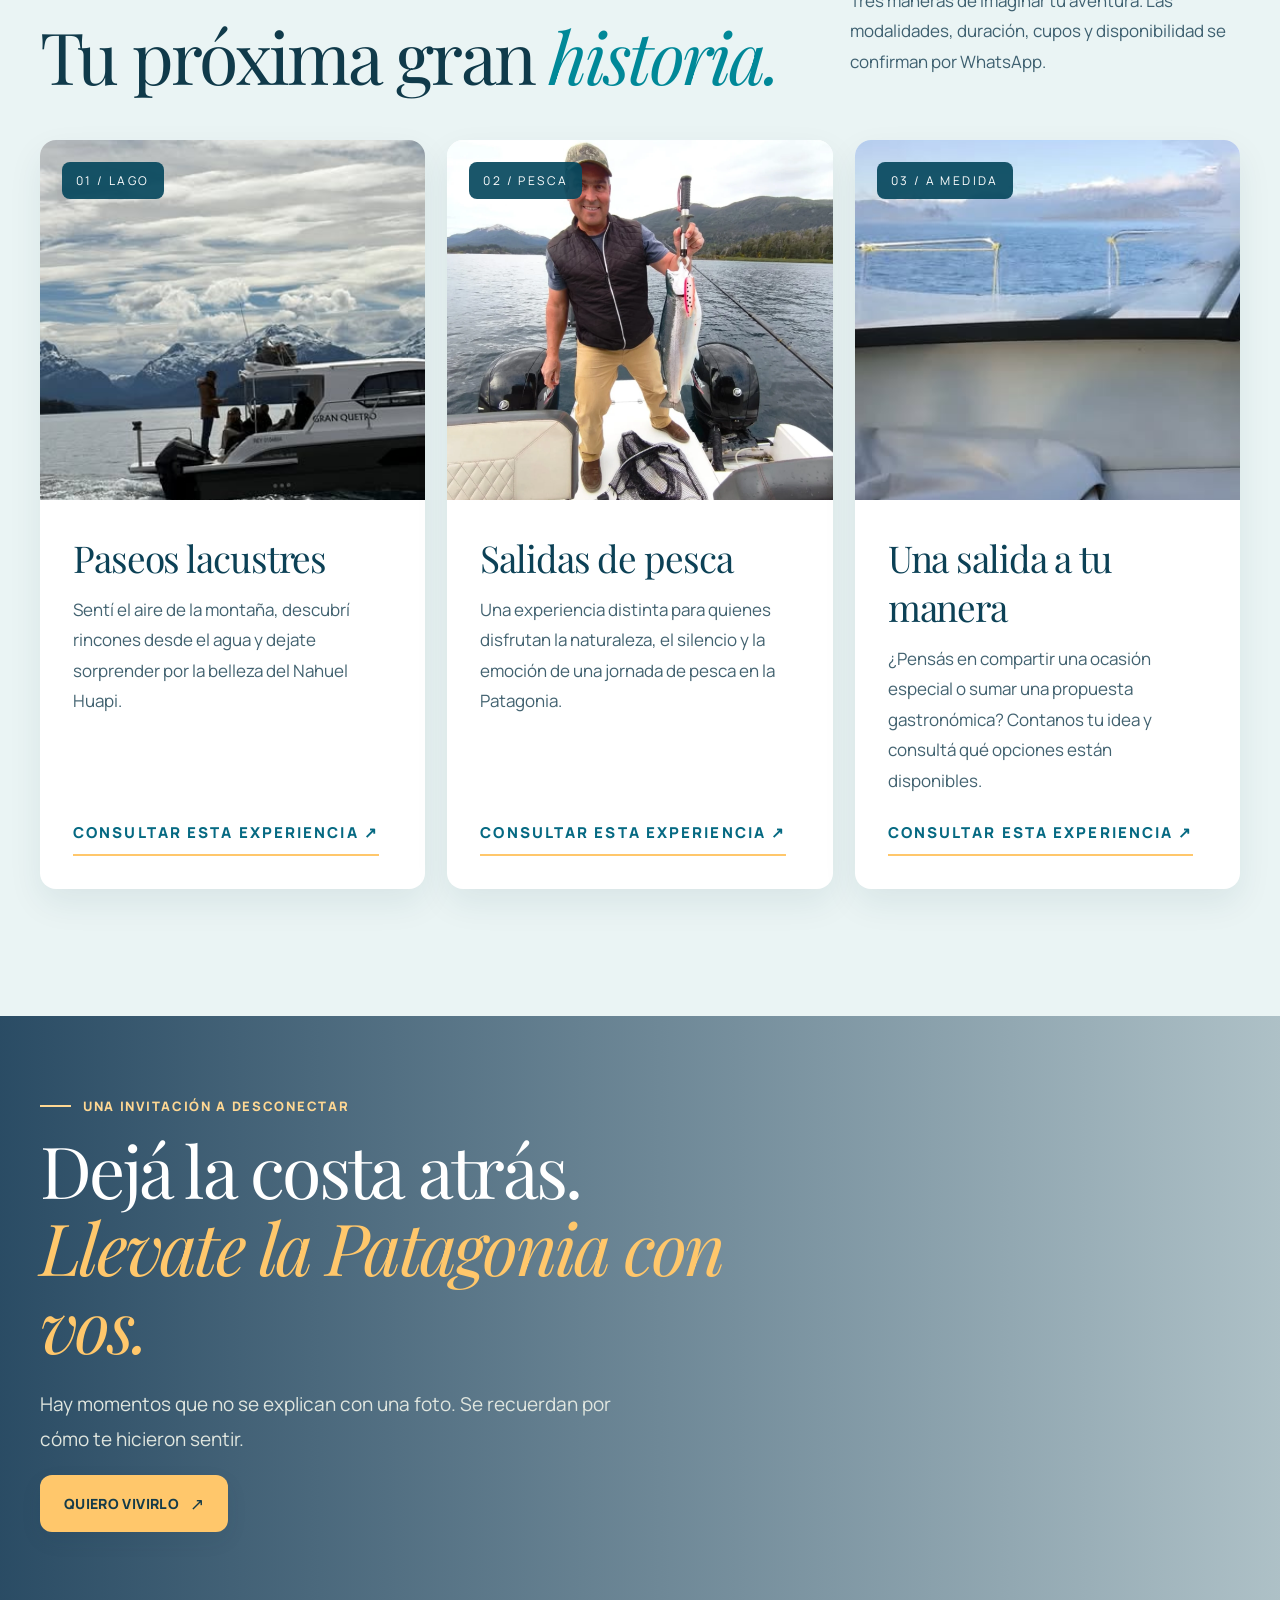
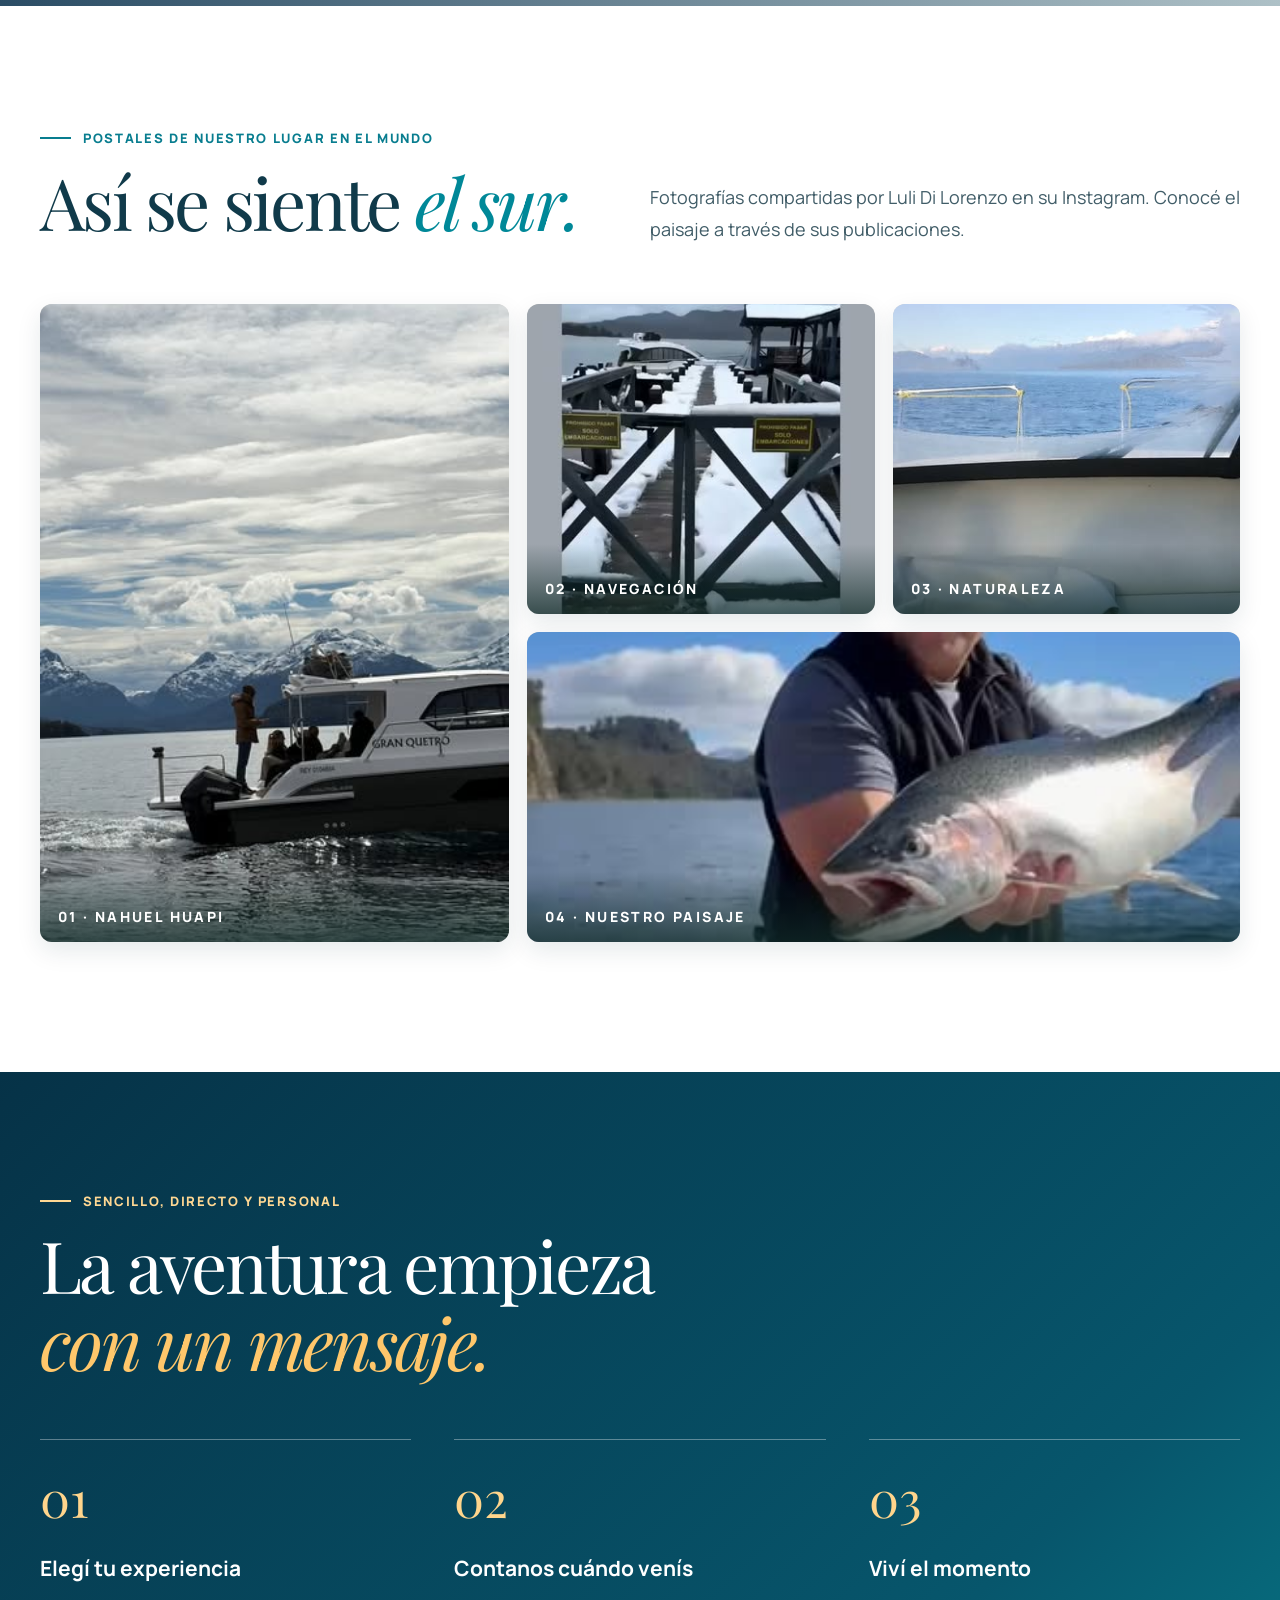
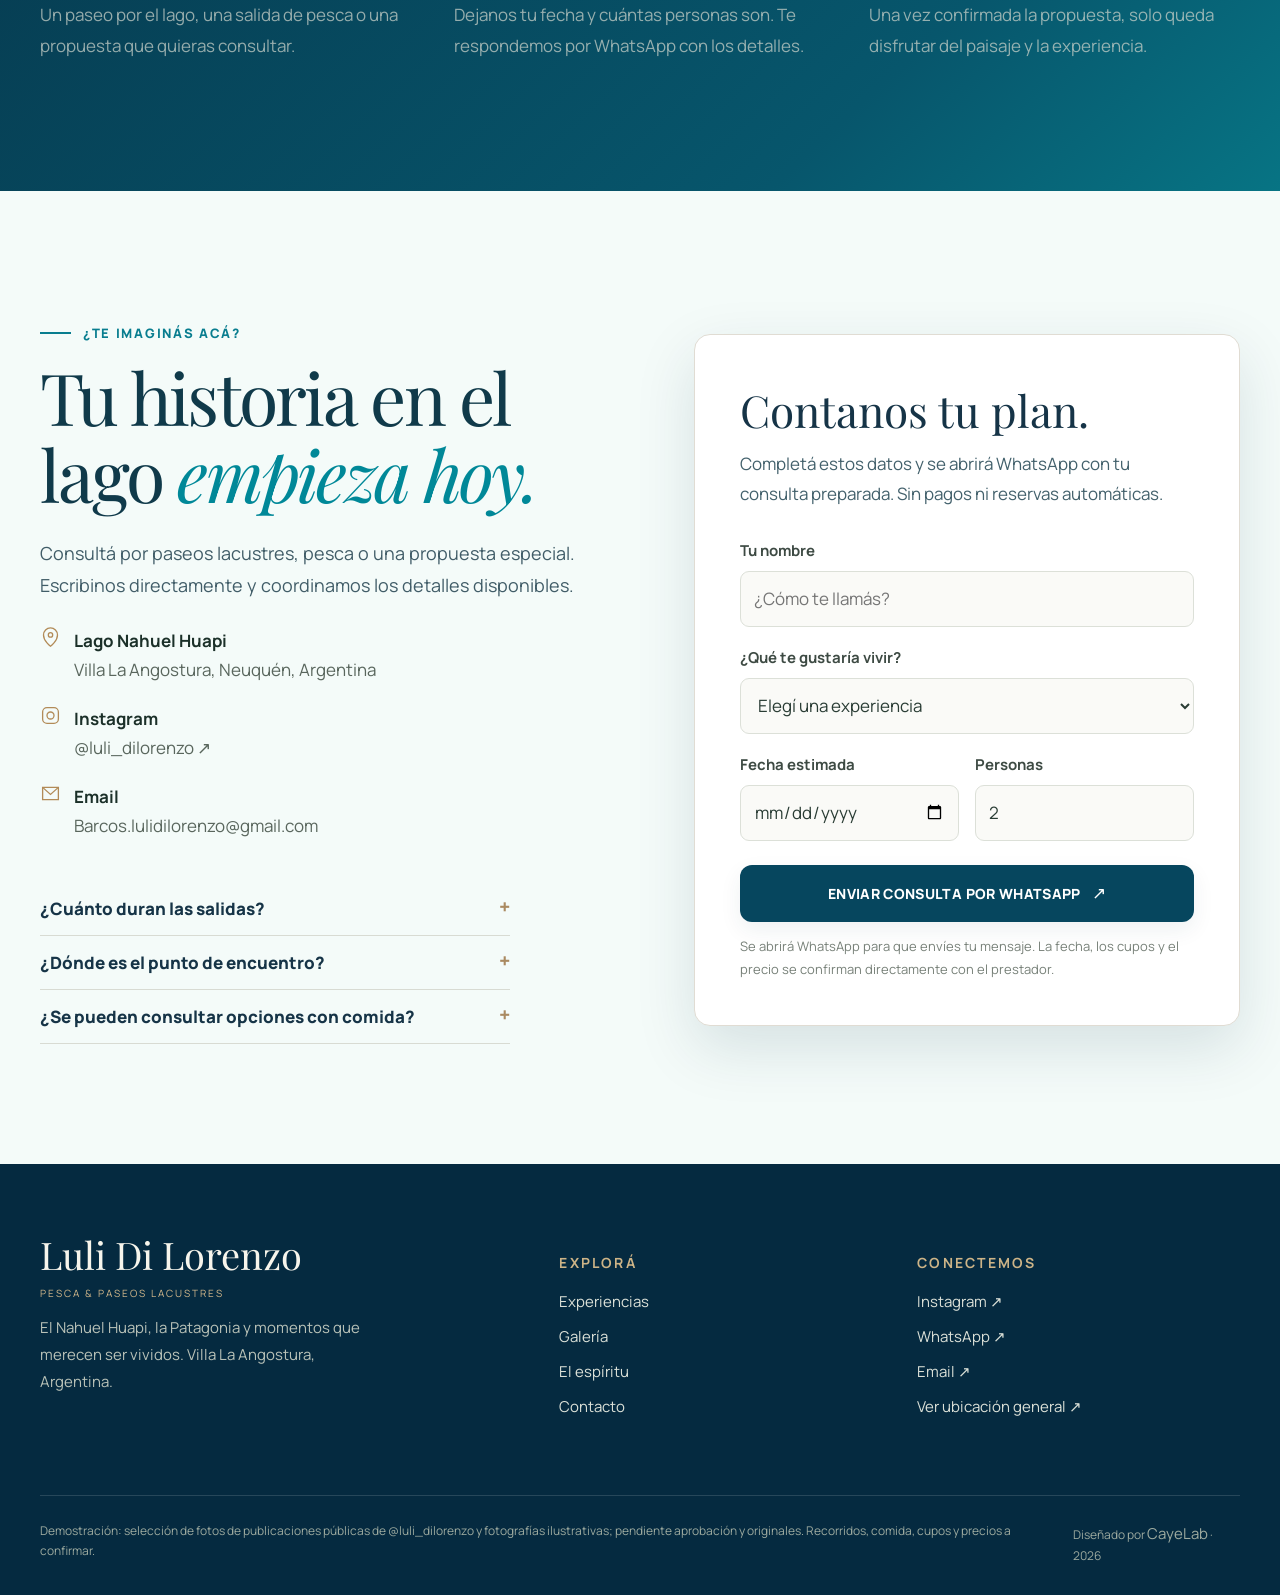
==== commit d3f197fe: "style: acreditar diseño CayeLab con enlace y mejorar presentación pública" ====
--- a/luli-di-lorenzo/index.html
+++ b/luli-di-lorenzo/index.html
@@ -6,9 +6,10 @@
   <meta name="theme-color" content="#102b28">
   <meta name="description" content="Luli Di Lorenzo: paseos lacustres y salidas de pesca en el Lago Nahuel Huapi, Villa La Angostura. Descubrí el paisaje desde el agua y consultá tu próxima experiencia.">
   <meta property="og:type" content="website">
+  <meta property="og:image:alt" content="Luli Di Lorenzo · Foto de una publicación original en Instagram">
   <meta property="og:title" content="Luli Di Lorenzo | Viví el Nahuel Huapi">
   <meta property="og:description" content="Paseos lacustres, salidas de pesca y experiencias para descubrir Villa La Angostura desde el lago.">
-  <meta property="og:image" content="https://images.pexels.com/photos/13626381/pexels-photo-13626381.jpeg?auto=compress&cs=tinysrgb&w=1200">
+  <meta property="og:image" content="https://cayelab-web.pages.dev/luli-di-lorenzo/assets/insta-lago-01.jpg">
   <meta property="og:url" content="https://cayelab-web.pages.dev/luli-di-lorenzo/">
   <meta name="color-scheme" content="light">
   <link rel="canonical" href="https://cayelab-web.pages.dev/luli-di-lorenzo/">
@@ -361,7 +362,7 @@
         <div><h4 data-i18n="footerExplore">Explorá</h4><a href="#experiencias" data-i18n="navExperiences">Experiencias</a><a href="#galeria" data-i18n="navGallery">Galería</a><a href="#nosotros" data-i18n="navAbout">El espíritu</a><a href="#contacto" data-i18n="navContact">Contacto</a></div>
         <div><h4 data-i18n="footerConnect">Conectemos</h4><a href="https://www.instagram.com/luli_dilorenzo/" target="_blank" rel="noopener noreferrer">Instagram ↗</a><a href="https://wa.me/5492944634550?text=Hola%2C%20quiero%20informaci%C3%B3n%20sobre%20las%20experiencias." target="_blank" rel="noopener noreferrer">WhatsApp ↗</a><a href="mailto:Barcos.lulidilorenzo@gmail.com">Email ↗</a><a href="https://www.google.com/maps/search/?api=1&query=Lago+Nahuel+Huapi+Villa+La+Angostura" target="_blank" rel="noopener noreferrer" data-i18n="footerMap">Ver ubicación general ↗</a></div>
       </div>
-      <div class="footer-bottom"><span data-i18n="footerNote">Demostración: selección de fotos de publicaciones públicas de @luli_dilorenzo y fotografías ilustrativas; pendiente aprobación y originales. Recorridos, comida, cupos y precios a confirmar.</span><span><span data-i18n="footerMade">Concepto web realizado por</span> <a href="https://cayelab-web.pages.dev/" target="_blank" rel="noopener noreferrer">CayeLab</a> · 2026</span></div>
+      <div class="footer-bottom"><span data-i18n="footerNote">Demostración: selección de fotos de publicaciones públicas de @luli_dilorenzo y fotografías ilustrativas; pendiente aprobación y originales. Recorridos, comida, cupos y precios a confirmar.</span><span><span data-i18n="footerMade">Diseñado por</span> <a href="https://cayelab-web.pages.dev/" target="_blank" rel="noopener noreferrer">CayeLab</a> · 2026</span></div>
     </div>
   </footer>
 
@@ -383,7 +384,7 @@
       var tr={
         en:{
           mediaKicker:'Photos from their Instagram',mediaTitle:'The lake is real.<br><em>So is the experience.</em>',mediaDesc:'These images come from posts shared by Luli Di Lorenzo. Swipe to discover their world, boat trips and passion for Lake Nahuel Huapi.',mediaCard1:'The lake awaits',mediaCard2:'Boating all year round',mediaCard3:'Passion for fishing',mediaFoot:'Images from public posts on the official profile, used in this preview. The final version requires approval and original high-resolution files.',mediaAll:'See all Instagram photos ↗',
-          preview:'DESIGN PREVIEW · SAMPLE PHOTOS · EXPERIENCES SUBJECT TO CONFIRMATION',brandSub:'FISHING & LAKE EXCURSIONS',navExperiences:'Experiences',navAbout:'Our story',navGallery:'Gallery',navContact:'Contact',navBook:'Plan your outing',heroKicker:'Villa La Angostura · Argentine Patagonia',heroTitle:'The lake has<br>stories to <em>tell you.</em>',heroDesc:'Discover the magnificence of Lake Nahuel Huapi from a different perspective. Scenic boat trips and fishing outings that turn a day into an unforgettable memory.',heroExplore:'Explore experiences',heroTalk:'Plan your outing',scroll:'Scroll to explore',trust1:'Experiences on Lake Nahuel Huapi',trust2:'Villa La Angostura · Neuquén',trust3:'Boat trips & fishing',aboutKicker:'More than a boat ride',aboutTitle:'Some places you see.<br><em>Others you truly feel.</em>',aboutP1:'Mountains mirrored in the water, endless-looking forests and a peace you can only find far from shore. Lake Nahuel Huapi invites you to discover Patagonia at a different pace.',aboutP2:'Luli Di Lorenzo revolves around two great passions: exploring the lake by boat and fishing. Choose your experience and enquire directly about all the details.',aboutButton:'Choose your next adventure',expKicker:'Find your way to discover the lake',expTitle:'Your next great <em>story.</em>',expP:'Three ways to imagine your adventure. Activities, duration, group sizes and availability are confirmed via WhatsApp.',card1Title:'Scenic boat trips',card1Desc:'Feel the mountain breeze, discover beautiful places from the water and let Nahuel Huapi amaze you.',card2Title:'Fishing outings',card2Desc:'A different experience for those who love nature, peaceful moments and the thrill of fishing in Patagonia.',card3Title:'Made for your moment',card3Desc:'Planning a special occasion or curious about a food experience? Tell us your idea and ask what options are available.',cardButton:'Enquire about this experience ↗',quoteKicker:'An invitation to disconnect',quoteTitle:'Leave the shore behind.<br><em>Take Patagonia with you.</em>',quoteDesc:'Some moments cannot be captured in a picture. You remember them for how they made you feel.',quoteButton:'I want to experience it',galleryKicker:'Postcards from our corner of the world',galleryTitle:'This is what <em>Patagonia feels like.</em>',galleryDesc:'Photos shared on Luli Di Lorenzo’s Instagram. Explore the landscape through their posts.',stepsKicker:'Simple, direct and personal',stepsTitle:'Every adventure begins <em>with a message.</em>',step1Title:'Choose your experience',step1Desc:'A boat trip, a fishing outing or a custom proposal you would like to enquire about.',step2Title:'Tell us your dates',step2Desc:'Share your preferred date and party size. We will contact you via WhatsApp with details.',step3Title:'Enjoy the moment',step3Desc:'Once your outing is confirmed, all that is left is to enjoy the landscape and the experience.',contactKicker:'Can you picture yourself here?',contactTitle:'Your lake story <em>starts today.</em>',contactDesc:'Ask about scenic boat trips, fishing or a special outing. Contact us directly to coordinate the available options.',faq1q:'How long are the outings?',faq1a:'Duration and itineraries are confirmed directly for each available experience.',faq2q:'Where is the meeting point?',faq2a:'The exact departure point is confirmed once the excursion is arranged.',faq3q:'Can we ask about food options?',faq3a:'Yes. You can ask about any culinary or custom outings that may be available on your preferred date. Availability is not yet confirmed.',formTitle:'Tell us your plan.',formDesc:'Fill out the details and WhatsApp will open with your message ready to send. No payments or automatic booking.',formName:'Your name',formExp:'What would you like to experience?',formChoose:'Choose an experience',formCustom:'Custom outing / food options',formDate:'Preferred date',formPeople:'People',formSend:'Send enquiry via WhatsApp',formFoot:'WhatsApp will open for you to send the message. Dates, availability and prices are confirmed directly with the operator.',footerDesc:'Lake Nahuel Huapi, Patagonia and moments worth living. Villa La Angostura, Argentina.',footerExplore:'Explore',footerConnect:'Connect with us',footerMap:'See general location ↗',footerNote:'Concept preview: sample Pexels photography, not photos belonging to Luli Di Lorenzo. Itineraries, food, capacity and prices to be confirmed.',footerMade:'Web concept by',mobileText:'Ready to explore<br>Lake Nahuel Huapi?',mobileButton:'Ask about a trip'
+          preview:'DESIGN PREVIEW · SAMPLE PHOTOS · EXPERIENCES SUBJECT TO CONFIRMATION',brandSub:'FISHING & LAKE EXCURSIONS',navExperiences:'Experiences',navAbout:'Our story',navGallery:'Gallery',navContact:'Contact',navBook:'Plan your outing',heroKicker:'Villa La Angostura · Argentine Patagonia',heroTitle:'The lake has<br>stories to <em>tell you.</em>',heroDesc:'Discover the magnificence of Lake Nahuel Huapi from a different perspective. Scenic boat trips and fishing outings that turn a day into an unforgettable memory.',heroExplore:'Explore experiences',heroTalk:'Plan your outing',scroll:'Scroll to explore',trust1:'Experiences on Lake Nahuel Huapi',trust2:'Villa La Angostura · Neuquén',trust3:'Boat trips & fishing',aboutKicker:'More than a boat ride',aboutTitle:'Some places you see.<br><em>Others you truly feel.</em>',aboutP1:'Mountains mirrored in the water, endless-looking forests and a peace you can only find far from shore. Lake Nahuel Huapi invites you to discover Patagonia at a different pace.',aboutP2:'Luli Di Lorenzo revolves around two great passions: exploring the lake by boat and fishing. Choose your experience and enquire directly about all the details.',aboutButton:'Choose your next adventure',expKicker:'Find your way to discover the lake',expTitle:'Your next great <em>story.</em>',expP:'Three ways to imagine your adventure. Activities, duration, group sizes and availability are confirmed via WhatsApp.',card1Title:'Scenic boat trips',card1Desc:'Feel the mountain breeze, discover beautiful places from the water and let Nahuel Huapi amaze you.',card2Title:'Fishing outings',card2Desc:'A different experience for those who love nature, peaceful moments and the thrill of fishing in Patagonia.',card3Title:'Made for your moment',card3Desc:'Planning a special occasion or curious about a food experience? Tell us your idea and ask what options are available.',cardButton:'Enquire about this experience ↗',quoteKicker:'An invitation to disconnect',quoteTitle:'Leave the shore behind.<br><em>Take Patagonia with you.</em>',quoteDesc:'Some moments cannot be captured in a picture. You remember them for how they made you feel.',quoteButton:'I want to experience it',galleryKicker:'Postcards from our corner of the world',galleryTitle:'This is what <em>Patagonia feels like.</em>',galleryDesc:'Photos shared on Luli Di Lorenzo’s Instagram. Explore the landscape through their posts.',stepsKicker:'Simple, direct and personal',stepsTitle:'Every adventure begins <em>with a message.</em>',step1Title:'Choose your experience',step1Desc:'A boat trip, a fishing outing or a custom proposal you would like to enquire about.',step2Title:'Tell us your dates',step2Desc:'Share your preferred date and party size. We will contact you via WhatsApp with details.',step3Title:'Enjoy the moment',step3Desc:'Once your outing is confirmed, all that is left is to enjoy the landscape and the experience.',contactKicker:'Can you picture yourself here?',contactTitle:'Your lake story <em>starts today.</em>',contactDesc:'Ask about scenic boat trips, fishing or a special outing. Contact us directly to coordinate the available options.',faq1q:'How long are the outings?',faq1a:'Duration and itineraries are confirmed directly for each available experience.',faq2q:'Where is the meeting point?',faq2a:'The exact departure point is confirmed once the excursion is arranged.',faq3q:'Can we ask about food options?',faq3a:'Yes. You can ask about any culinary or custom outings that may be available on your preferred date. Availability is not yet confirmed.',formTitle:'Tell us your plan.',formDesc:'Fill out the details and WhatsApp will open with your message ready to send. No payments or automatic booking.',formName:'Your name',formExp:'What would you like to experience?',formChoose:'Choose an experience',formCustom:'Custom outing / food options',formDate:'Preferred date',formPeople:'People',formSend:'Send enquiry via WhatsApp',formFoot:'WhatsApp will open for you to send the message. Dates, availability and prices are confirmed directly with the operator.',footerDesc:'Lake Nahuel Huapi, Patagonia and moments worth living. Villa La Angostura, Argentina.',footerExplore:'Explore',footerConnect:'Connect with us',footerMap:'See general location ↗',footerNote:'Concept preview: sample Pexels photography, not photos belonging to Luli Di Lorenzo. Itineraries, food, capacity and prices to be confirmed.',footerMade:'Designed by',mobileText:'Ready to explore<br>Lake Nahuel Huapi?',mobileButton:'Ask about a trip'
         }
       };
       var nav=document.getElementById('nav'), navlinks=document.getElementById('navlinks'), toggle=document.getElementById('menuToggle');
